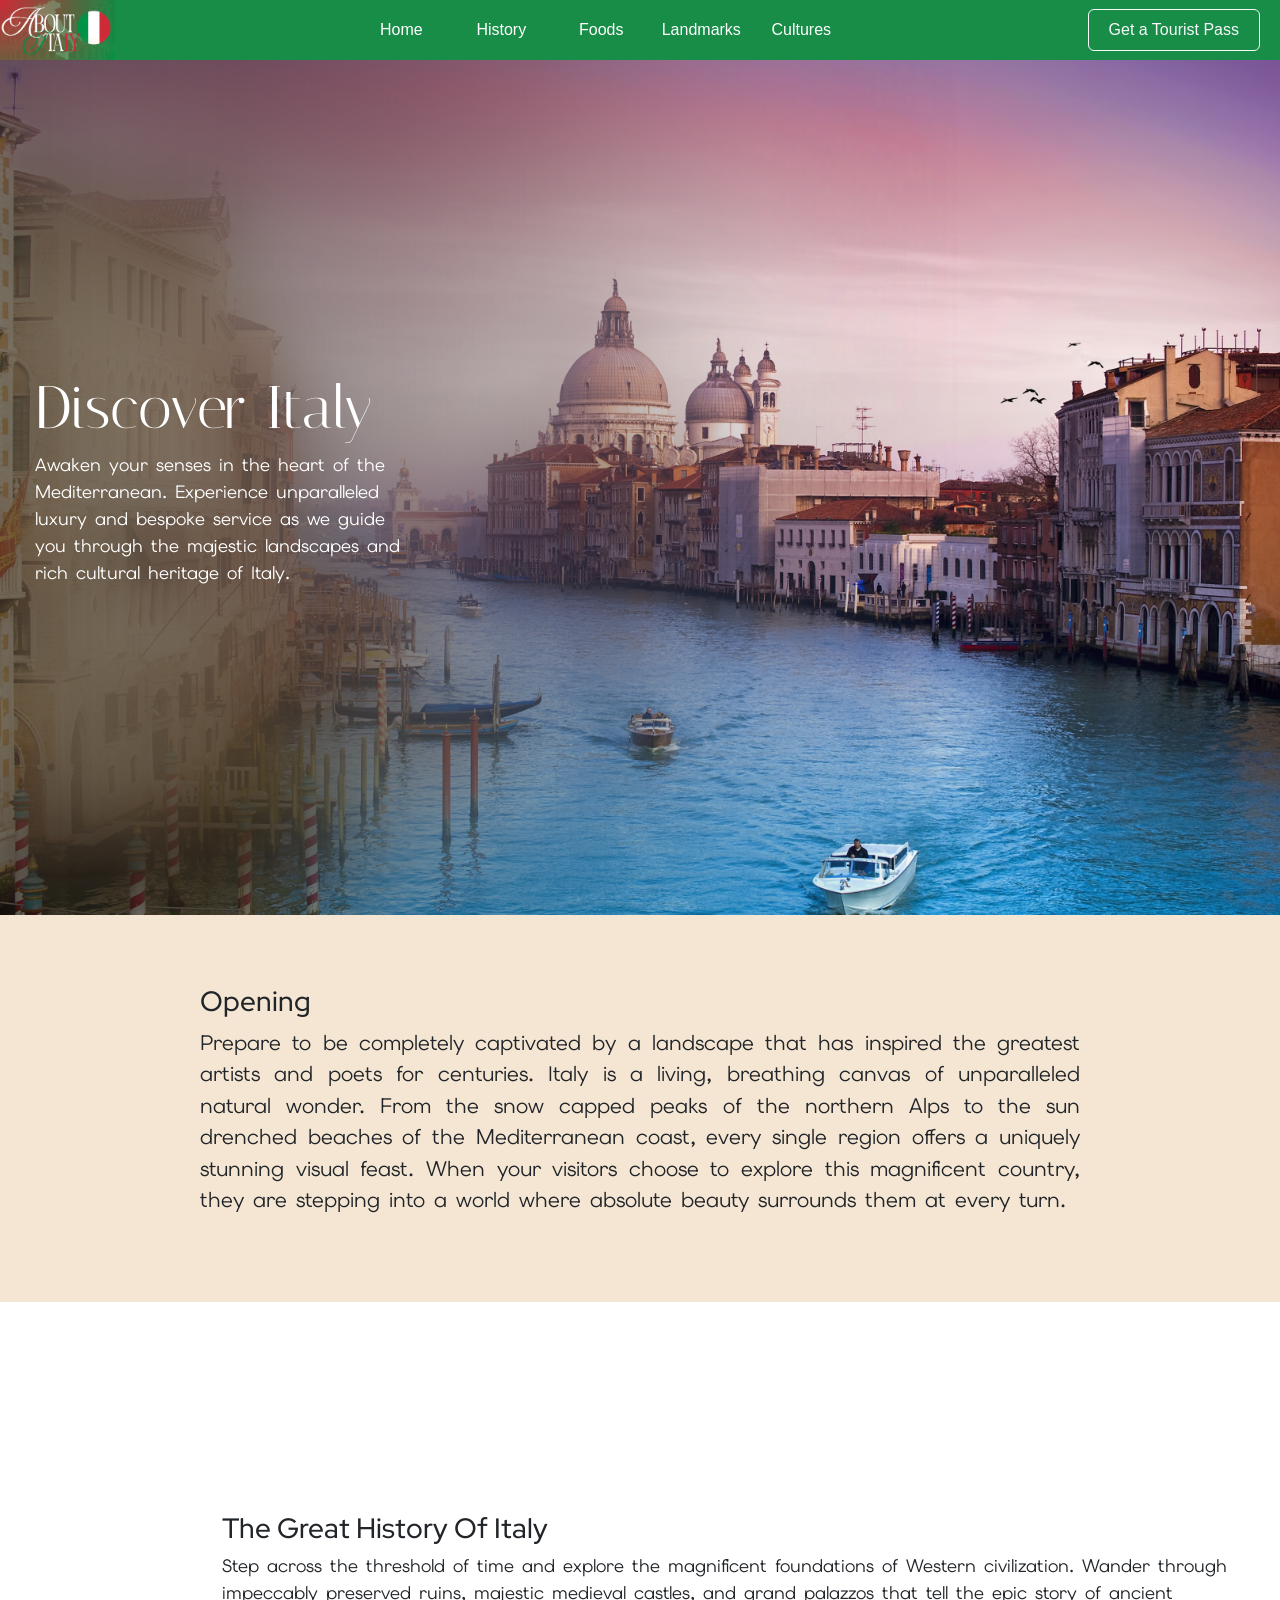
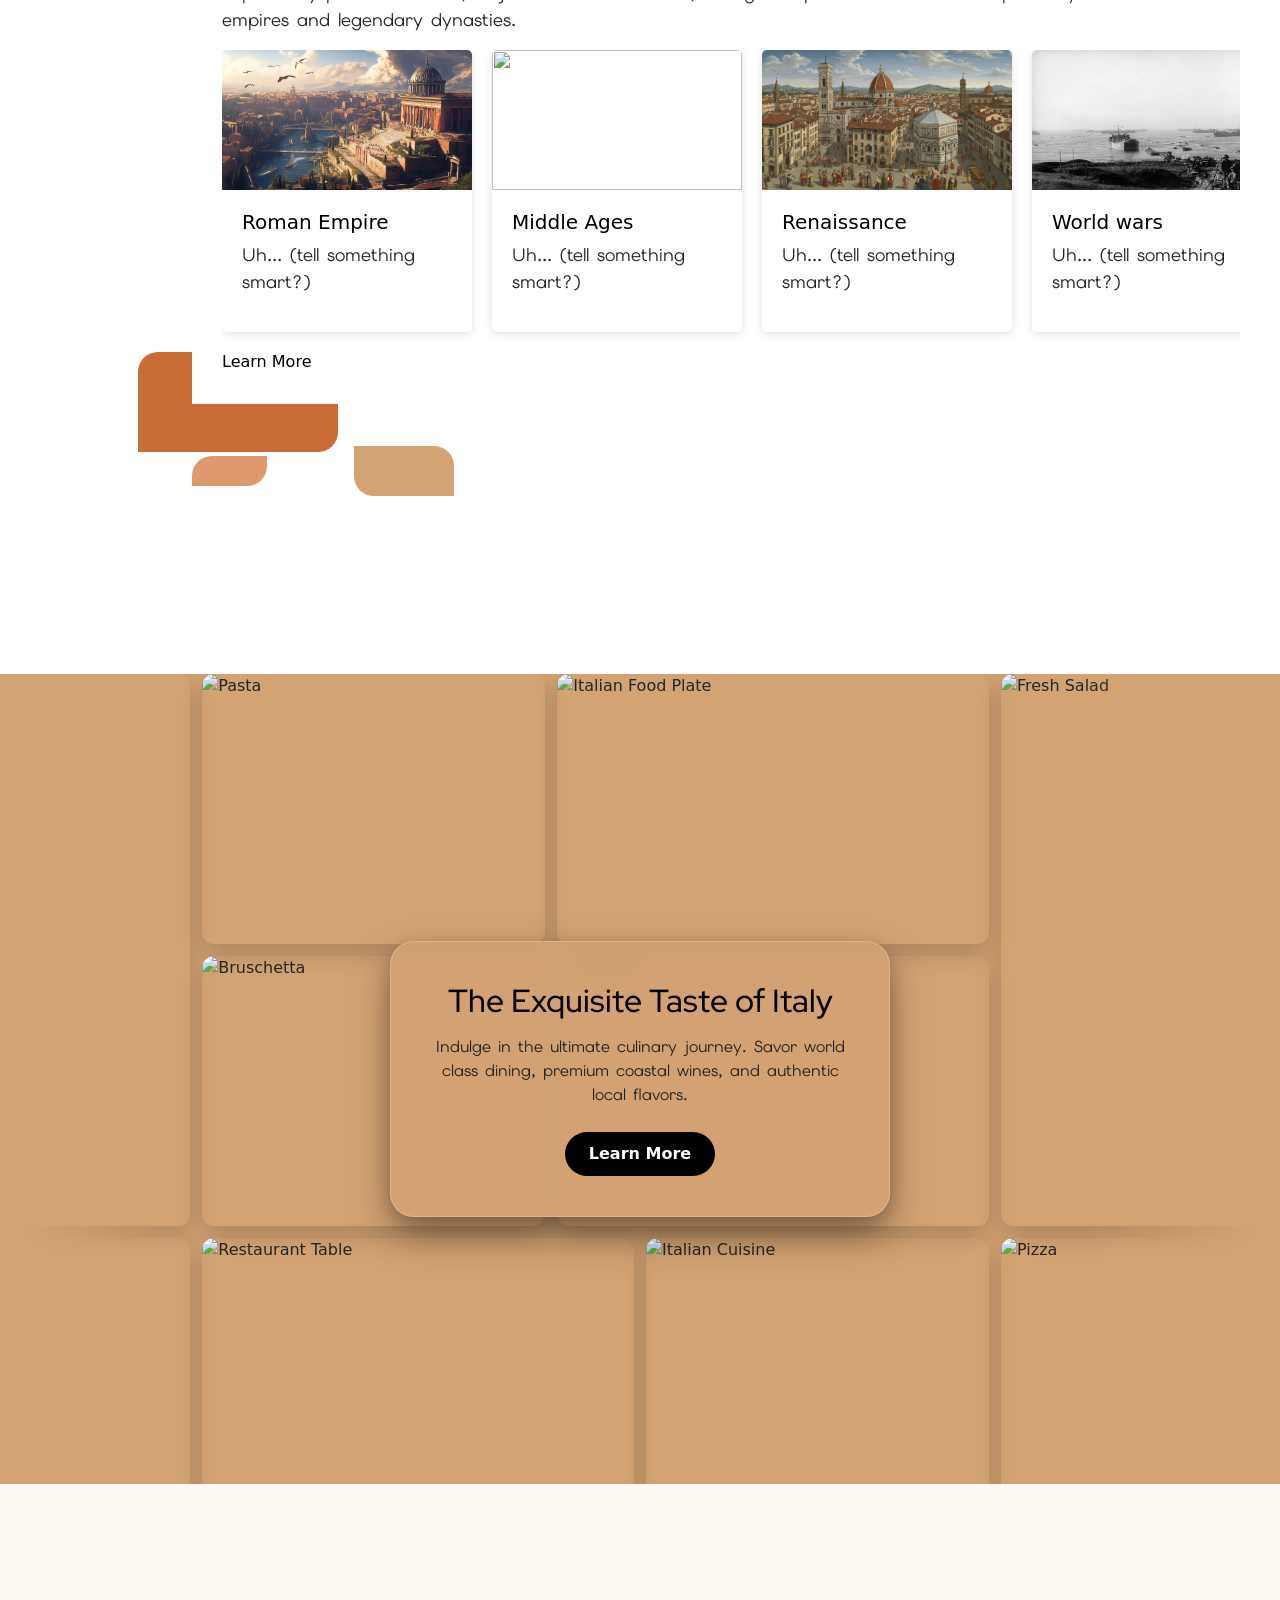
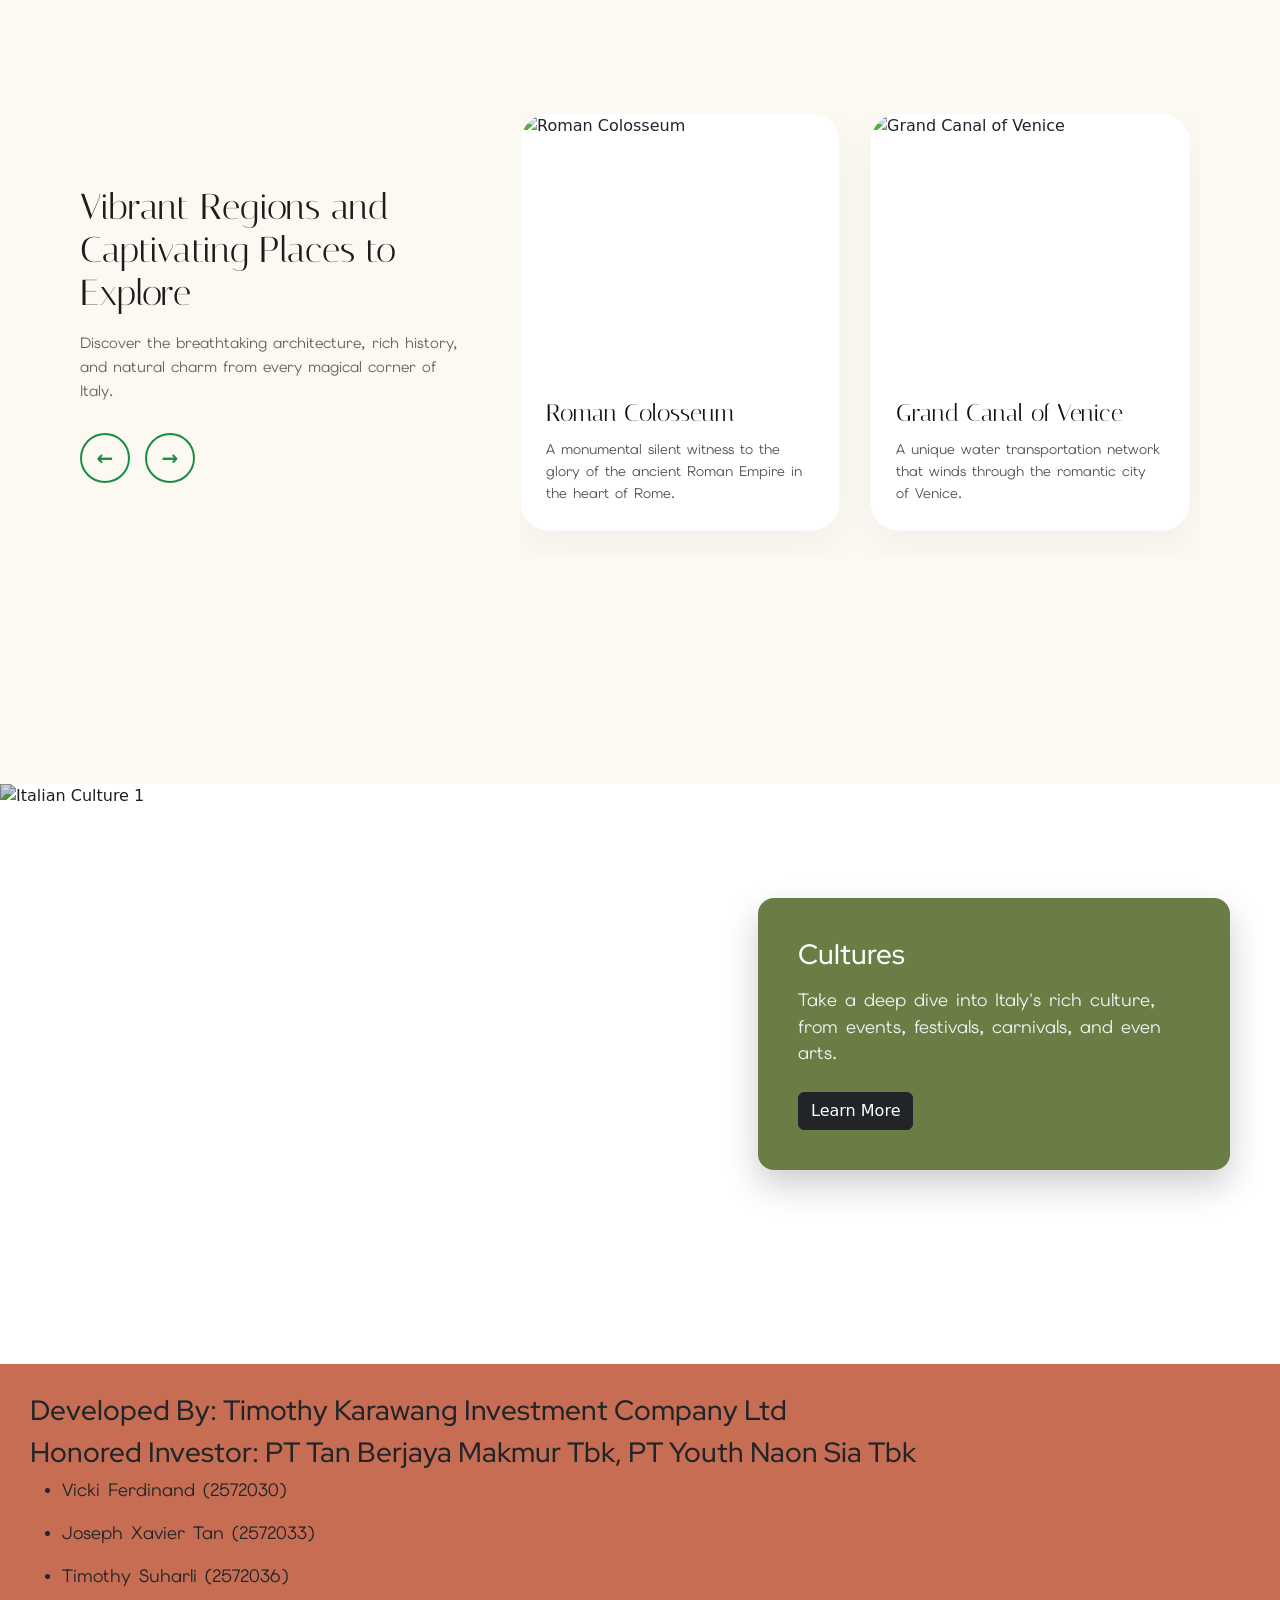
==== index.html @ 86bd0358 "edit home jadi index" ====
<!DOCTYPE html>
<html lang="en">

    <head>
        <meta charset="UTF-8">
        <meta name="viewport" content="width=device-width, initial-scale=1.0">
        <title>Italia_2572030_2572033_2572036</title>
        <script src="script.js" defer></script>
        <script
            src="https://cdn.jsdelivr.net/npm/bootstrap@5.3.0/dist/js/bootstrap.bundle.min.js"></script>
        <link
            href="https://cdn.jsdelivr.net/npm/bootstrap@5.3.8/dist/css/bootstrap.min.css"
            rel="stylesheet"
            integrity="sha384-sRIl4kxILFvY47J16cr9ZwB07vP4J8+LH7qKQnuqkuIAvNWLzeN8tE5YBujZqJLB"
            crossorigin="anonymous">
        <link rel="stylesheet" href="styles.css">
        <link rel="preconnect" href="https://fonts.googleapis.com">
        <link rel=" preconnect" href="https://fonts.gstatic.com" crossorigin>
        <link
            href="https://fonts.googleapis.com/css2?family=Elms+Sans:ital,wght@0,100..900;1,100..900&family=Google+Sans+Flex:opsz,wght@6..144,1..1000&family=Italiana&family=Red+Hat+Display:ital,wght@0,300..900;1,300..900&display=swap"
            rel="stylesheet">

    </head>

    <body>
        <div id="transition-curtain">
            <div id="page-loader">LOADING...</div>
            <div class="curtain-side left-side"></div>
            <div class="curtain-side right-side"></div>
        </div>

        <nav class="navbar navbar-expand-lg navbar-dark p-0 sticky-top">
            <div
                class="container-fluid p-0 d-flex flex-column flex-lg-row align-items-stretch align-items-lg-center">
                <div class="navbar-brand-mobile">
                    <a href="#">
                        <img src="./Italy Logo.png" alt="Italy Logo" id="logo">
                    </a>
                    <button class="navbar-toggler" type="button"
                        data-bs-toggle="collapse" data-bs-target="#menuUtama"
                        aria-controls="menuUtama" aria-expanded="false"
                        aria-label="Toggle navigation">
                        <span class="navbar-toggler-icon"></span>
                    </button>
                </div>

                <div
                    class="collapse navbar-collapse justify-content-between w-100"
                    id="menuUtama">
                    <ul id="navigasi" class="navbar-nav mx-lg-auto">
                        <li><a href="#">Home</a></li>
                        <li><a href="./history/history.html">History</a></li>
                        <li><a href="./food/food.html">Foods</a></li>
                        <li><a
                                href="./landmark/landmark.html">Landmarks</a></li>
                        <li><a href="./Cultures/Cultures.html">Cultures</a></li>
                    </ul>
                    <a href="https://youtu.be/QDia3e12czc?si=Nk9ryk9EImWdiEaP"
                        class="btn btn-outline-light d-lg-flex align-items-center"
                        id="btn-pass">Get a Tourist Pass</a>
                </div>
            </div>
        </nav>

        <div class="hero">
            <div class="hero-blur"></div>
            <div class="hero-texts">
                <div class="hero-intext">
                    <h1 id="judul">Discover Italy</h1>
                    <p>Awaken your senses in the heart of the Mediterranean.
                        Experience unparalleled luxury and bespoke
                        service as we guide you through the majestic landscapes
                        and rich cultural heritage of Italy.</p>
                </div>
            </div>
            <div class="hero-img">
                <div class="hero-slide active">
                    <img src="venice-italy.jpg" alt="Italia 1">
                </div>
                <div class="hero-slide">
                    <img src="Rome.jpeg" alt="Italia 2">
                </div>
                <div class="hero-slide">
                    <img src="pisatower.jpg" alt="Italia 3">
                </div>
                <div class="hero-slide">
                    <img src="pizza.jpg" alt="Italia 4">
                </div>
            </div>
        </div>

        <main>
            <div class="opening">
                <h3>Opening</h3>
                <p id="opening-description">Prepare to be completely
                    captivated by a landscape that has inspired the
                    greatest artists and poets for centuries. Italy is a
                    living, breathing canvas of unparalleled natural
                    wonder. From the snow capped peaks of the northern Alps
                    to the sun drenched beaches of the Mediterranean
                    coast, every single region offers a uniquely stunning
                    visual feast. When your visitors choose to explore
                    this magnificent country, they are stepping into a world
                    where absolute beauty surrounds them at every
                    turn.</p>
            </div>

            <div class="topics-container">
                <section class="topic" id="Home-History">
                    <div id="r-rectange-1"></div>
                    <div id="r-rectange-2"></div>
                    <div id="r-rectange-3"></div>
                    <div class="history-bg"></div>
                    <div class="history-content">
                        <h3>The Great History Of Italy</h3>
                        <p>Step across the threshold of time and explore the
                            magnificent foundations of Western civilization.
                            Wander through impeccably preserved ruins, majestic
                            medieval castles, and grand palazzos that tell
                            the epic story of ancient empires and legendary
                            dynasties.</p>
                        <div class="events">
                            <div class="event-card" id="history">
                                <a href="history/history.html#RE"><img
                                        src="romanEmpire.png"
                                        alt="roman empire"></a>
                                <div class="event-text">
                                    <h5><a href="history/history.html#RE">Roman
                                            Empire</a></h5>
                                    <p>Uh... (tell something smart?)</p>
                                </div>

                            </div>
                            <div class="event-card">
                                <a href="history/history.html#Md"><img
                                        src="https://cdn.britannica.com/63/13163-050-E75BD9A6/Miracle-oil-painting-True-Cross-Bridge-of.jpg"
                                        alt></a>
                                <div class="event-text">
                                    <h5><a href="history/history.html#Md">Middle
                                            Ages</a></h5>
                                    <p>Uh... (tell something smart?)</p>
                                </div>
                            </div>
                            <div class="event-card">
                                <a href="history/history.html#Rn"><img
                                        src="renaissance.jpg"
                                        alt="renaissance"></a>
                                <div class="event-text">
                                    <h5><a
                                            href="history/history.html#Rn">Renaissance</a></h5>
                                    <p>Uh... (tell something smart?)</p>
                                </div>
                            </div>
                            <div class="event-card">
                                <a href="history/history.html#GC"><img
                                        src="ww.jpg" alt="world war"></a>
                                <div class="event-text">
                                    <h5><a href="history/history.html#GC">World
                                            wars</a></h5>
                                    <p>Uh... (tell something smart?)</p>
                                </div>
                            </div>
                            <div class="event-card">
                                <a href="history/history.html#MR"><img
                                        src="https://cdn-web.greenlinetours.com/uploads/2024/01/11/thumb/s/panoramic-views-rome-castel-sant-angelo-734.jpg"
                                        alt></a>
                                <div class="event-text">
                                    <h5><a href="history/history.html#MR">Modern
                                            Days</a></h5>
                                    <p>Uh... (tell something smart?)</p>
                                </div>
                            </div>
                        </div>
                        <a href="history/history.html">Learn More</a>
                    </div>
                </section>

                <section class="topic" id="Home-Food">
                    <div class="bento-fade-left"></div>
                    <div class="bento-fade-right"></div>

                    <div class="food-content-overlay">
                        <h3>The Exquisite Taste of Italy</h3>
                        <p>Indulge in the ultimate culinary journey. Savor world
                            class dining, premium coastal wines, and authentic
                            local flavors.</p>
                        <a href="#" class="btn-learn-more">Learn More</a>
                    </div>

                    <div class="food-grid">
                        <div class="food-card"><img
                                src="https://images.unsplash.com/photo-1513104890138-7c749659a591?auto=format&fit=crop&w=900&q=80"
                                alt="Pizza"></div>
                        <div class="food-card"><img
                                src="https://images.unsplash.com/photo-1516100882582-96c3a05fe590?auto=format&fit=crop&w=900&q=80"
                                alt="Pasta"></div>
                        <div class="food-card"><img
                                src="https://images.unsplash.com/photo-1504674900247-0877df9cc836?auto=format&fit=crop&w=900&q=80"
                                alt="Italian Food Plate"></div>
                        <div class="food-card"><img
                                src="https://images.unsplash.com/photo-1540189549336-e6e99c3679fe?auto=format&fit=crop&w=900&q=80"
                                alt="Fresh Salad"></div>
                        <div class="food-card"><img
                                src="https://images.unsplash.com/photo-1473093295043-cdd812d0e601?auto=format&fit=crop&w=900&q=80"
                                alt="Bruschetta"></div>
                        <div class="food-card"><img
                                src="https://images.unsplash.com/photo-1467003909585-2f8a72700288?auto=format&fit=crop&w=900&q=80"
                                alt="Dessert"></div>
                        <div class="food-card"><img
                                src="https://images.unsplash.com/photo-1482049016688-2d3e1b311543?auto=format&fit=crop&w=900&q=80"
                                alt="Burger"></div>
                        <div class="food-card"><img
                                src="https://images.unsplash.com/photo-1517248135467-4c7edcad34c4?auto=format&fit=crop&w=900&q=80"
                                alt="Restaurant Table"></div>
                        <div class="food-card"><img
                                src="https://images.unsplash.com/photo-1555939594-58d7cb561ad1?auto=format&fit=crop&w=900&q=80"
                                alt="Italian Cuisine"></div>
                        <div class="food-card"><img
                                src="https://images.unsplash.com/photo-1513104890138-7c749659a591?auto=format&fit=crop&w=900&q=80"
                                alt="Pizza"></div>
                        <div class="food-card"><img
                                src="https://images.unsplash.com/photo-1516100882582-96c3a05fe590?auto=format&fit=crop&w=900&q=80"
                                alt="Pasta"></div>
                    </div>
                </section>

                <section id="Home-Landmarks">
                    <div class="landmarks-container">
                        <div class="nav-side">
                            <h2>Vibrant Regions and Captivating Places to
                                Explore</h2>
                            <p class="section-desc">Discover the breathtaking
                                architecture, rich history, and natural charm
                                from every magical corner of Italy.</p>

                            <div class="map-controls">
                                <button class="arrow-btn"
                                    onclick="slideLeft()">&larr;</button>
                                <button class="arrow-btn"
                                    onclick="slideRight()">&rarr;</button>
                            </div>
                        </div>

                        <div class="gallery-side">
                            <div id="landmark-cards-container"
                                class="cards-grid-layout">
                            </div>
                        </div>
                    </div>
                </section>

                <section class="topic" id="Home-Social">
                    <div class="social-carousel">
                        <div class="social-slide active">
                            <img
                                src="https://images.unsplash.com/photo-1455138183306-12dfce6f541b?q=80&w=1270&auto=format&fit=crop&ixlib=rb-4.1.0&ixid=M3wxMjA3fDB8MHxwaG90by1wYWdlfHx8fGVufDB8fHx8fA%3D%3D"
                                alt="Italian Culture 1">
                        </div>
                        <div class="social-slide">
                            <img
                                src="https://www.arena.it/site/assets/files/95708/news_3.png"
                                alt="Italian Culture 2">
                        </div>
                        <div class="social-slide">
                            <img
                                src="https://www.fattiretours.com/app/uploads/2023/07/jesus-g06cdd8d96_1280.jpg"
                                alt="Italian Culture 3">
                        </div>
                    </div>

                    <div class="social-content">
                        <h3>Cultures</h3>
                        <p>Take a deep dive into Italy's rich culture, from
                            events, festivals, carnivals, and even arts.</p>
                        <a href="#" class="btn btn-dark r-3">Learn More</a>
                    </div>
                </section>
            </div>

        </main>

        <footer>
            <h3>
                Developed By:
                Timothy Karawang Investment Company Ltd
            </h3>
            <h3>
                Honored Investor:
                PT Tan Berjaya Makmur Tbk,
                PT Youth Naon Sia Tbk
            </h3>
            <div class="creator">
                <ul class="profile">
                    <li>
                        <p>Vicki Ferdinand (2572030)</p>
                    </li>
                    <li>
                        <p>Joseph Xavier Tan (2572033)</p>
                    </li>
                    <li>
                        <p>Timothy Suharli (2572036)</p>
                    </li>
                </ul>
            </div>

        </footer>

    </body>

</html>
---- styles.css ----
body {
  padding: 0;
  margin: 0;
}

p {
  font-family: "Elms Sans", sans-serif;
  font-size: clamp(14px, 1.4vw, 18px);
}

h3 {
  font-family: "Red Hat Display", sans-serif;
}

nav {
  height: auto;
  background-color: #188D47;
  font-family: "Google Sans Flex", sans-serif;
}

.navbar-brand-mobile {
  padding: 0;
  display: flex;
  align-items: center;
}

#judul {
  font-family: "Italiana", sans-serif;
  font-size: clamp(30px, 5vw, 60px);
}

#logo {
  height: 60px;
  width: auto;
  object-fit: cover;
  display: block;
  flex-shrink: 0;
}

#navigasi {
  display: flex;
  list-style: none;
  margin-bottom: 0;
  padding-left: 0;
}

#navigasi li {
  width: 100px;
  height: 60px;
  display: flex;
  flex-direction: column;
  justify-content: center;
  align-items: center;
  transition: background-color 0.3s ease;
}

#navigasi li a {
  text-decoration: none;
  color: white;
  display: flex;
  align-items: center;
  justify-content: center;
  width: 100%;
  height: 100%;
}

#navigasi li:hover {
  background-color: white;
}

#navigasi li:hover a {
  color: black;
}

#btn-pass {
  white-space: nowrap;
  flex-shrink: 0;
  height: fit-content;
  padding: 8px 20px;
  margin-right: 20px;
}

.hero {
  height: 95vh;
  display: grid;
}

.hero-img {
  grid-area: 1 / 1;
  margin-right: 0px;
  position: relative;
}

.hero-intext {
  margin-left: 15px;
}

.hero-texts {
  grid-area: 1 / 1;
  display: flex;
  flex-direction: column;
  width: 35%;
  max-width: 420px;
  padding: 20px;
  justify-content: center;
  z-index: 10;
  color: white;
}

.hero-blur {
  grid-area: 1 / 1;
  z-index: 1;
  width: 75%;
  height: 100%;


  background-color: rgba(0, 0, 0, 0.5);
  backdrop-filter: blur(40px);

  mask-image: linear-gradient(to right,
      rgba(0, 0, 0, 0.95) 0%,
      rgba(0, 0, 0, 0.85) 25%,
      rgba(0, 0, 0, 0.5) 55%,
      rgba(0, 0, 0, 0.15) 80%,
      rgba(0, 0, 0, 0) 100%);
}


.hero-slide {
  position: absolute;
  inset: 0;
  opacity: 0;
  transition: opacity 0.6s ease;
}

.hero-slide.active {
  opacity: 1;
}

.hero-slide img {
  width: 100%;
  height: 100%;
  object-fit: cover;
  display: block;
}


.opening {
  padding: 70px clamp(40px,20vw,200px);
  background-color: #F5E6D3;
  background-image: url('op-backdrop.jpg');
  background-size: cover;
  background-position: center;
  background-repeat: no-repeat;
  text-align: justify;
}

#opening-description {
  font-size: clamp(10.5px, 3vw, 21px);
}

.openingbg {
  max-height: 80px;
  margin-right: (0px,0.1vw,40px);
  width: auto;
}

.topics-container {
  margin: 80px 0px;
}

.topic {
  padding: 20px;
  position: relative;
  margin: 30px 10px;
}

#Home-History {
  margin-top: 20vh;
  margin-bottom: 30vh;
  margin-left: 15vw;
  padding: 30px;
  background-color: white;
  position: relative;
}

#r-rectange-1{
  width: 200px;
  height: 100px;
  position: absolute;
  top: 90%;
  left: -5%;
  background-color: #C76D35;
  border-radius: 20px 0px 20px 0px;
  z-index: -5;
  transition: background-color 0.6s ease;
}
#r-rectange-2{
  width: 100px;
  height: 50px;
  position: absolute;
  top: 108%;
  left: 15%;
  background-color: #D4A373;
  border-radius: 0px 20px 0px 20px;
  z-index: -5;
  transition: background-color 2s ease;
}
#r-rectange-3{
  width: 75px;
  height: 30px;
  position: absolute;
  top: 110%;
  left: 0%;
  background-color: #df996e;
  border-radius: 20px 0px 20px 0px;
  z-index: -5;
  transition: background-color 1s ease;
}

.history-content {
  position: relative;
  z-index: 2;
}

.history-bg {
  position: absolute;
  margin: 0px;
  top: 0px;
  left: 0px;
  width: 100%;
  height: 100%;
  background: linear-gradient(to right, #D4A373, white);
  opacity: 0;
  z-index: 1;
  transition: opacity 0.6s ease;
}

#Home-History:hover>.history-bg {
  opacity: 1;
}

#Home-History:hover>#r-rectange-1 {
  background-color: #F5E6D3;
}
#Home-History:hover>#r-rectange-2 {
  background-color: #f6f7e5;
}
#Home-History:hover>#r-rectange-3 {
  background-color: #e6dcd0;
}

.events {
  display: flex;
  gap: 20px;
  width: 100%;
  max-width: 100%;
  overflow-x: auto;
  overflow-y: hidden;
  scrollbar-color: #a86c3c transparent;
  scrollbar-width: thin;
  padding-bottom: 8px;
}

.event-card {
  width: 15%;
  margin-bottom: 10px;
  background-color: white;
  border-radius: 5px;
  flex: 0 0 auto;
  min-width: 250px;
  text-wrap: wrap;
  box-shadow: 0 2px 8px rgba(0, 0, 0, 0.12);
}

.event-text {
  padding: 20px;
}

a {
  color: black;
  text-decoration: none;
}

.event-card img {
  width: 100%;
  height: 140.68px;
  border-radius: 5px 5px 0px 0px;
}

.events::-webkit-scrollbar {
  height: 10px;
}

.events::-webkit-scrollbar-track {
  background: transparent;
  border-radius: 999px;
}

.events::-webkit-scrollbar-thumb {
  background: linear-gradient(180deg, #d4a373 0%, #b97b49 100%);
  border-radius: 999px;
  border: 2px solid rgba(255, 255, 255, 0.45);
  box-shadow: 0 2px 8px rgba(0, 0, 0, 0.18);
  transition: all 0.25s ease;
}

.events::-webkit-scrollbar-thumb:hover,
.events::-webkit-scrollbar-thumb:active {
  background: linear-gradient(180deg, #f2c99a 0%, #d79254 100%);
  box-shadow: 0 6px 16px rgba(157, 97, 46, 0.30);
  transform: scaleY(1.04);
}

/* --- SECTION UTAMA (PC & LAPTOP) --- */
#Home-Food {
  padding: 0;
  margin: 0;
  background-color: #D4A373;
  position: relative;
  width: 100%;

  /* Batasan tinggi ketat untuk PC (80-100% layar) */
  height: 90vh;
  max-height: 100vh;
  min-height: 80vh;

  overflow: hidden;
  /* Memotong gambar bento yang berlebih di ujung agar pas */
  display: flex;
  align-items: center;
  justify-content: center;
}

/* --- TEXT CONTENT OVERLAY (Pusat Section / Floating Center) --- */
.food-content-overlay {
  position: absolute;
  z-index: 10;
  /* Berada di atas grid bento */
  width: 40%;
  max-width: 500px;
  background-color: rgba(212, 163, 115, 0.85);
  /* Warna dasar semi-transparan */
  backdrop-filter: blur(12px);
  /* Efek kaca mewah */
  -webkit-backdrop-filter: blur(12px);
  padding: 40px;
  border-radius: 24px;
  border: 1px solid rgba(255, 255, 255, 0.2);
  text-align: center;
  box-shadow: 0 18px 40px rgba(0, 0, 0, 0.35), 0 6px 18px rgba(0, 0, 0, 0.18);
}

.food-content-overlay h3 {
  font-size: clamp(16px, 3vw, 32px);
  margin-bottom: 15px;
  color: #000;
}

.food-content-overlay p {
  font-size: clamp(8px, 3vw, 16px);
  color: #222;
  margin-bottom: 25px;
}

.btn-learn-more {
  display: inline-block;
  padding: 10px 24px;
  background-color: #000;
  color: #fff;
  text-decoration: none;
  border-radius: 30px;
  font-weight: bold;
  transition: transform 0.3s ease;
}

.btn-learn-more:hover {
  transform: scale(1.05);
}

/* --- BENTO GRID SYSTEM (PADAT & TANPA RUANG KOSONG) --- */
.food-grid {
  display: grid;
  /* Menggunakan 16 kolom super rapat untuk mengisi layar PC dari ujung ke ujung */
  grid-template-columns: repeat(16, 1fr);
  /* Row dipaksa auto-fill membagi rata sisa tinggi container */
  grid-auto-rows: calc(90vh / 3);
  gap: 12px;
  /* Gap konstan */
  width: 110%;
  /* Sengaja dibuat sedikit lebih lebar dari layar agar terpapas rapat di ujung */
  height: 100%;
  position: absolute;
  top: 0;
  left: -5%;
}

.food-card {
  width: 100%;
  height: 100%;
  overflow: hidden;
  border-radius: 12px;
  position: relative;
  box-shadow: 0 10px 24px rgba(0, 0, 0, 0.18);
  transition: transform 0.35s ease, box-shadow 0.35s ease;
}

.food-card::after {
  content: "";
  position: absolute;
  inset: 0;
  background: linear-gradient(180deg, rgba(255, 255, 255, 0) 0%, rgba(0, 0, 0, 0.15) 100%);
  opacity: 0;
  transition: opacity 0.35s ease;
}

.food-card:hover {
  transform: translateY(-5px) scale(1.02);
  box-shadow: 0 18px 35px rgba(0, 0, 0, 0.28);
}

.food-card:hover::after {
  opacity: 1;
}

.food-card img {
  width: 100%;
  height: 100%;
  object-fit: cover;
  display: block;
  transition: transform 0.35s ease, filter 0.35s ease;
}

.food-card:hover img {
  transform: scale(1.06);
  filter: brightness(1.05) saturate(1.08);
}

.food-card:nth-child(1) {
  grid-column: span 3;
  grid-row: span 2;
}

.food-card:nth-child(2) {
  grid-column: span 4;
  grid-row: span 1;
}

.food-card:nth-child(3) {
  grid-column: span 5;
  grid-row: span 1;
}

.food-card:nth-child(4) {
  grid-column: span 4;
  grid-row: span 2;
}

.food-card:nth-child(5) {
  grid-column: span 4;
  grid-row: span 1;
}

.food-card:nth-child(6) {
  grid-column: span 5;
  grid-row: span 1;
}

.food-card:nth-child(7) {
  grid-column: span 3;
  grid-row: span 2;
}

.food-card:nth-child(8) {
  grid-column: span 5;
  grid-row: span 1;
}

.food-card:nth-child(9) {
  grid-column: span 4;
  grid-row: span 1;
}

.food-card:nth-child(10) {
  grid-column: span 4;
  grid-row: span 1;
}

.food-card:nth-child(11) {
  grid-column: span 4;
  grid-row: span 1;
}

.bento-fade-left,
.bento-fade-right {
  position: absolute;
  top: 0;
  height: 100%;
  width: 15%;
  z-index: 5;
  pointer-events: none;

}

.bento-fade-left {
  left: 0;
  background: linear-gradient(to right, #D4A373 10%, rgba(212, 163, 115, 0));
}

.bento-fade-right {
  right: 0;
  background: linear-gradient(to left, #D4A373 10%, rgba(212, 163, 115, 0));
}


/* --- RESPONSIVITAS SMARTPHONE (MOBILE) --- */
@media (max-width: 767px) {
  #Home-Food {
    height: 65vh;
    max-height: 70vh;
    min-height: 60vh;
  }

  .food-content-overlay {
    width: 85%;
  
    padding: 20px;
    border-radius: 16px;
  }

  .food-content-overlay h3 {
    font-size: clamp(11px, 3vw, 22px);
  }

  .food-content-overlay p {
    font-size: clamp(6.5px, 3vw, 13px);
    margin-bottom: 15px;
  }


  .food-grid {
    grid-template-columns: repeat(8, 1fr);
    grid-auto-rows: calc(65vh / 3);
    gap: 8px;
    width: 120%;
    left: -10%;
  }

  
  .food-card:nth-child(1) {
    grid-column: span 3;
    grid-row: span 1;
  }

  .food-card:nth-child(2) {
    grid-column: span 5;
    grid-row: span 2;
  }

  .food-card:nth-child(3) {
    grid-column: span 3;
    grid-row: span 1;
  }

  .food-card:nth-child(4) {
    grid-column: span 5;
    grid-row: span 1;
  }

  .food-card:nth-child(5) {
    grid-column: span 3;
    grid-row: span 2;
  }

  .food-card:nth-child(6) {
    grid-column: span 5;
    grid-row: span 1;
  }

  .food-card:nth-child(7) {
    grid-column: span 4;
    grid-row: span 1;
  }

  .food-card:nth-child(8) {
    grid-column: span 4;
    grid-row: span 1;
  }
}


#Home-Landmarks {
  background-color: #fcf8f2;
  height: 100vh;
  width: 100%;
  display: flex;
  align-items: center;
  overflow: hidden;
  padding: 0 80px;
  box-sizing: border-box;
}

.landmarks-container {
  display: grid;
  grid-template-columns: 380px 1fr;
  gap: 60px;
  width: 100%;
  align-items: center;
}

.nav-side {
  display: flex;
  flex-direction: column;
}

.nav-side h2 {
  font-family: 'Italiana', serif;
  font-size: clamp(18px, 3vw, 36px);
  line-height: 1.2;
  margin-bottom: 15px;
  color: #1c1c1c;
}

.section-desc {
  font-size: clamp(7.5px, 3vw, 15px);
  color: #666;
  line-height: 1.6;
  margin-bottom: 30px;
}

.map-controls {
  display: flex;
  gap: 15px;
}

.arrow-btn {
  width: 50px;
  height: 50px;
  border-radius: 50%;
  border: 2px solid #188D47;
  background: transparent;
  color: #188D47;
  font-size: clamp(10px, 3vw, 20px);
  font-weight: bold;
  cursor: pointer;
  transition: all 0.3s ease;
  display: flex;
  align-items: center;
  justify-content: center;
}

.arrow-btn:hover,
.arrow-btn:focus-visible {
  background: linear-gradient(135deg, #188D47 0%, #34c86b 100%);
  color: white;
  box-shadow: 0 10px 20px rgba(24, 141, 71, 0.28), 0 0 0 4px rgba(24, 141, 71, 0.12);
  transform: translateY(-2px) scale(1.04);
}

.gallery-side {
  width: 100%;
  overflow-x: auto;
  scroll-behavior: smooth;
  padding-bottom: 25px;
}

.gallery-side::-webkit-scrollbar {
  display: none;
}

.gallery-side {
  -ms-overflow-style: none;
  scrollbar-width: none;
}

.cards-grid-layout {
  display: flex;
  gap: 30px;
  align-items: stretch;
}

.landmark-card {
  min-width: 320px;
  max-width: 320px;
  background: #ffffff;
  border-radius: 28px;
  overflow: hidden;
  display: flex;
  flex-direction: column;
  box-shadow: 0 15px 40px rgba(0, 0, 0, 0.04);
  border: 1px solid rgba(0, 0, 0, 0.02);
  transition: transform 0.3s ease;
}

.landmark-card:hover {
  transform: translateY(-5px);
}

.card-img-wrapper {
  width: 100%;
  height: 260px;
  overflow: hidden;
}

.card-img-wrapper img {
  width: 100%;
  height: 100%;
  object-fit: cover;

}

.card-body {
  padding: 25px;
  display: flex;
  flex-direction: column;
  flex-grow: 1;

}

.card-body h4 {
  font-family: 'Italiana', serif;
  font-size: clamp(12px, 3vw, 24px);
  margin-bottom: 10px;
  color: #111;
}

.card-body p {
  font-size: clamp(7px, 3vw, 14px);
  line-height: 1.6;
  color: #555;
  margin: 0;
}


@media (max-width: 991px) {
  #Home-Landmarks {
    height: 80vh;
    padding: 40px 24px;
    align-items: center;
  }

  .landmarks-container {
    grid-template-columns: 1fr;
    gap: 35px;
  }

  .nav-side {
    text-align: center;
    align-items: center;
  }

  .nav-side h2 {
    font-size: clamp(13px, 3vw, 26px);
  }

  .section-desc {
    margin-bottom: 20px;
  }

  .map-controls {
    justify-content: center;
  }
}


@media (max-width: 991px) {
  #Home-Landmarks {
    height: 80vh;
    padding: 40px 20px;
    align-items: flex-start;
    overflow-y: auto;
  }

  .landmarks-container {
    grid-template-columns: 1fr;
    gap: 30px;
    height: auto;
  }

  .nav-side {
    text-align: center;
    align-items: center;
  }

  .map-controls {
    justify-content: center;
  }

  .map-wrapper {
    max-width: 100%;
    width: 100%;
  }

  .italy-macro-map {
    grid-template-columns: repeat(5, 1fr);
  
  }

  .gallery-side {
    overflow-x: auto;
    width: 100%;
  }
}

#Home-Social {
  position: relative;
  padding: 80px 50px;
  margin: 0px;
  display: flex;
  align-items: center;
  min-height: 500px;
  justify-content: flex-end;
  overflow: hidden;
}

.social-carousel {
  position: absolute;
  top: 0;
  left: 0;
  width: 100%;
  height: 100%;
  z-index: 1;

}

.social-slide {
  position: absolute;
  inset: 0;
  opacity: 0;
  transition: opacity 1.5s ease-in-out;

}

.social-slide.active {
  opacity: 1;
}

.social-slide img {
  width: 100%;
  height: 100%;
  object-fit: cover;
  display: block;
  filter: brightness(0.85);
 
}

.social-content {
  position: relative;
  z-index: 2;
  width: 40%;
  min-width: 320px;
  background-color: #6A7D45;
  padding: 40px;
  border-radius: 16px;
  text-align: left;
  box-shadow: 0 15px 35px rgba(0, 0, 0, 0.2);
}

.social-content h3 {
  color: #ffffff;
  margin-bottom: 15px;
}

.social-content p {
  color: #f1f1f1;
  margin-bottom: 25px;
}

footer {
  padding: 30px;
  background-color: #c76d53;
}


#transition-curtain {
  position: fixed;
  top: 0;
  left: 0;
  width: 100%;
  height: 100%;
  z-index: 99999;
  pointer-events: none;
  display: flex;
}

.curtain-side {
  width: 50%;
  height: 100%;
  background-color: #188D47;
  transition: transform 1.0s cubic-bezier(0.85, 0, 0.15, 1);
}

#page-loader {
  position: absolute;
  top: 50%;
  left: 50%;
  transform: translate(-50%, -50%);
  color: rgba(255, 255, 255, 0.8);
  font-family: "Italiana", serif;
  font-size: clamp(25px, 3vw, 50px);
  letter-spacing: 6px;
  z-index: 100000;
  opacity: 1;
  transition: opacity 0.4s ease;
}

body.page-loaded #page-loader {
  opacity: 0;
}

.left-side {
  transform: translateX(0);
}

.right-side {
  transform: translateX(0);
}

body.page-loaded .left-side {
  transform: translateX(-100%);
}

body.page-loaded .right-side {
  transform: translateX(100%);
}

.collapsing {
  transition: height 0.45s cubic-bezier(0.4, 0, 0.2, 1);
}


@media (max-width: 991px) {
  .navbar-brand-mobile {
    display: flex;
    width: 100%;
    height: 60px;
    justify-content: space-between;
    align-items: center;
    padding: 0;
    background-color: #188D47;
  }

  #logo {
    height: 60px;
    margin-left: 0;
  }

  .navbar-toggler {
    margin-right: 15px;
  }

  .navbar-collapse {
    background-color: #188D47;
    padding: 10px 20px 20px 20px;
    width: 100%;
    opacity: 0;
    transform: translateY(-15px);
    transition: opacity 0.35s ease, transform 0.35s ease;
  }

  .navbar-collapse.show {
    opacity: 1;
    transform: translateY(0);
  }

  #navigasi {
    flex-direction: column;
    width: 100%;
    margin-top: 10px;
    margin-left: 0;

    gap: 8px;
  }

  #navigasi li {
    width: 100%;
    height: auto;
    margin-bottom: 6px;
    align-items: flex-start;
  }

  #navigasi li a {
    justify-content: flex-start;
    font-size: clamp(9px, 3vw, 18px);
    padding: 8px 10px;
    width: 100%;
  }

  #navigasi li:hover {
    background-color: rgba(255, 255, 255, 0.15);
    border-radius: 8px;
  }

  #navigasi li:hover a {
    color: white;
  }

  .hero-texts {
    width: 55vw;
    max-width: 55vw;
  }

  #btn-pass {
    margin: 20px 0 10px 0;
    width: 100%;
    text-align: center;
    display: block;
    padding: 10px 20px;
  }

  #Home-Social {
    padding: 60px 20px;
    justify-content: center;
  }

  .social-content {
    width: 90%;
    text-align: center;
  }
}
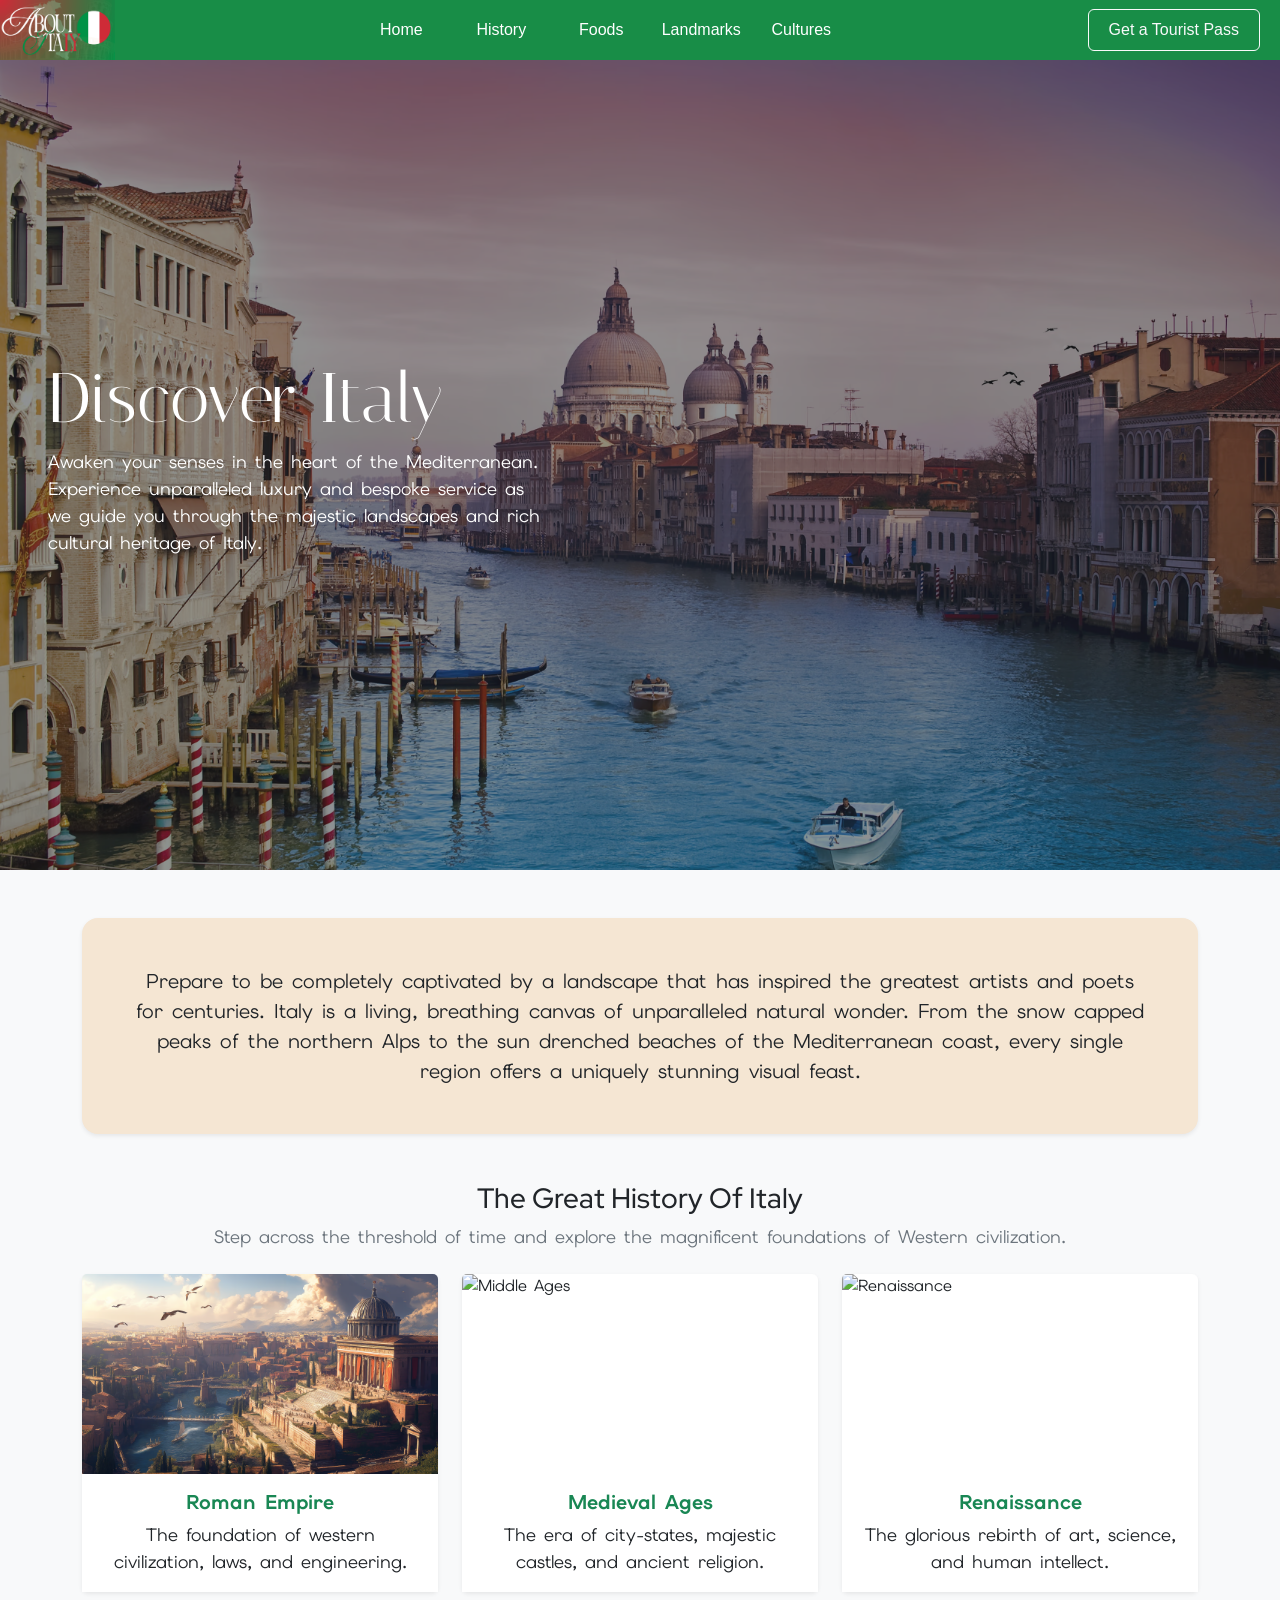
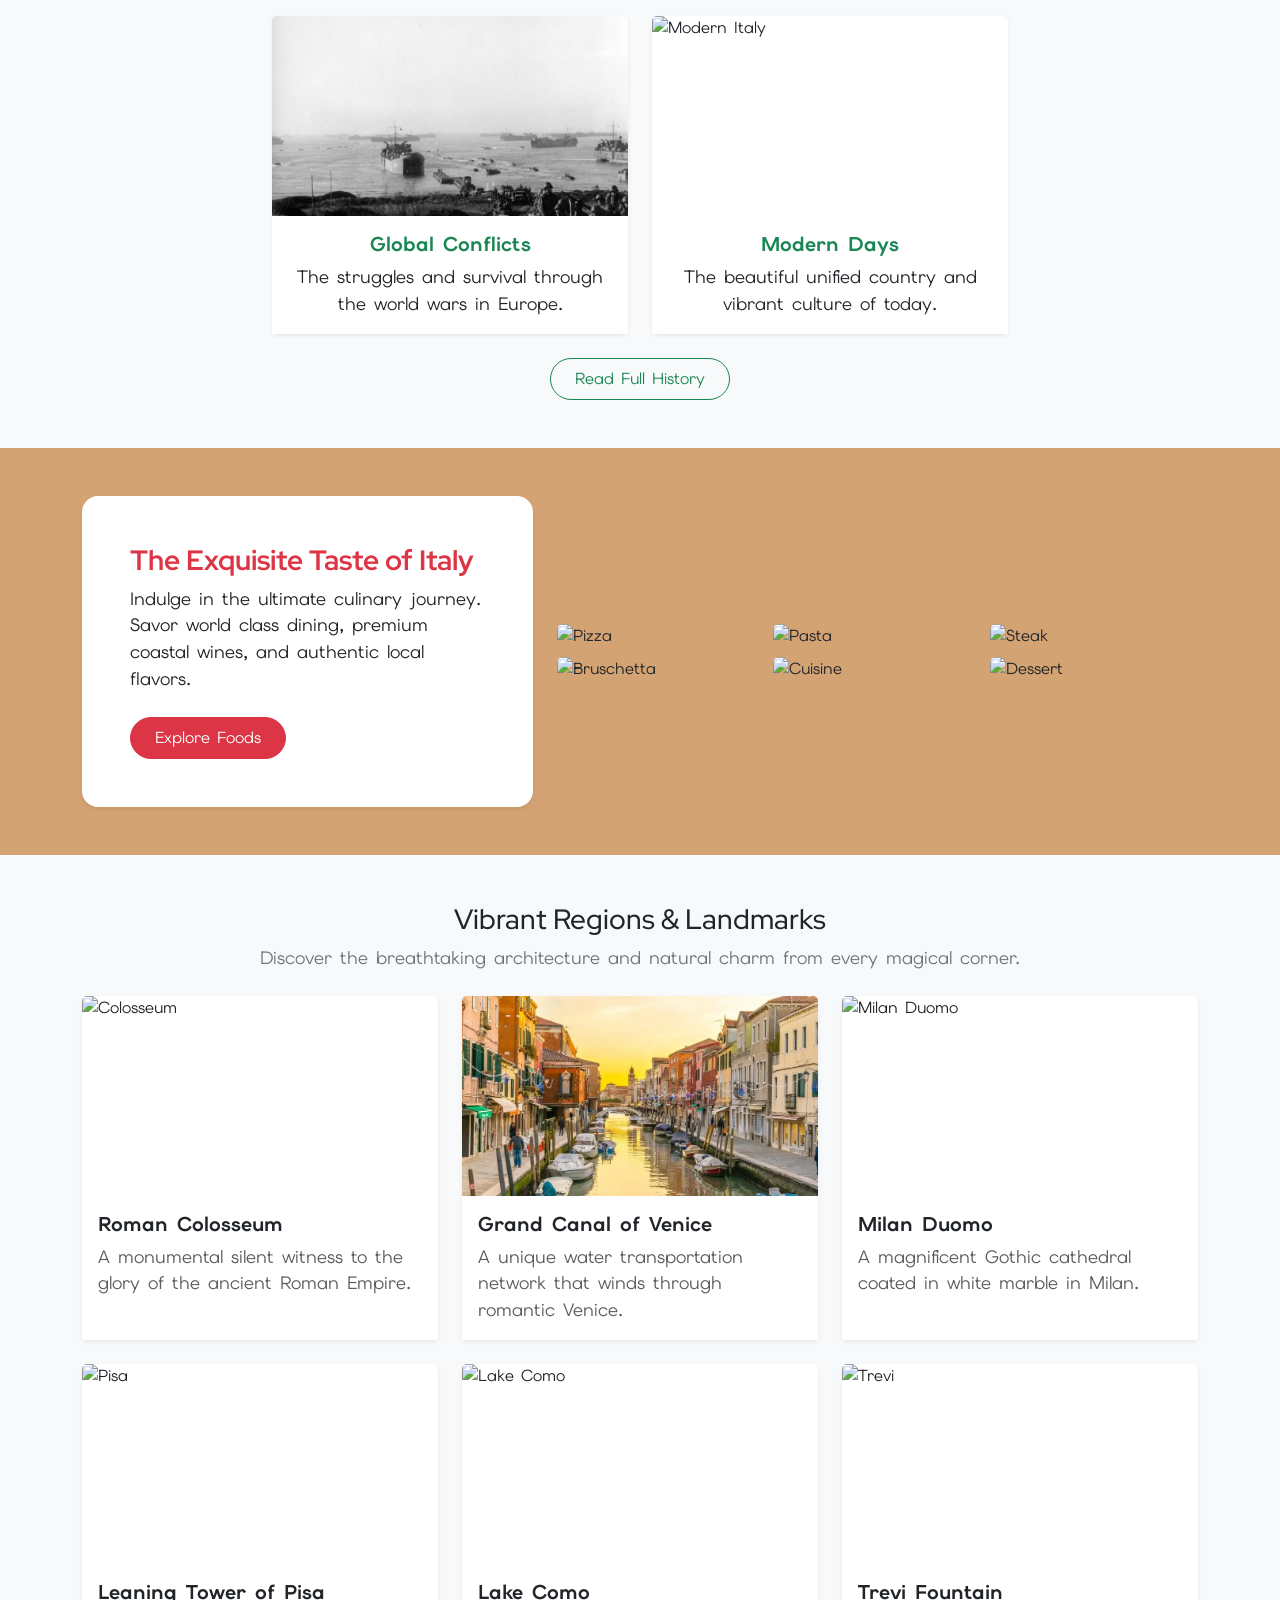
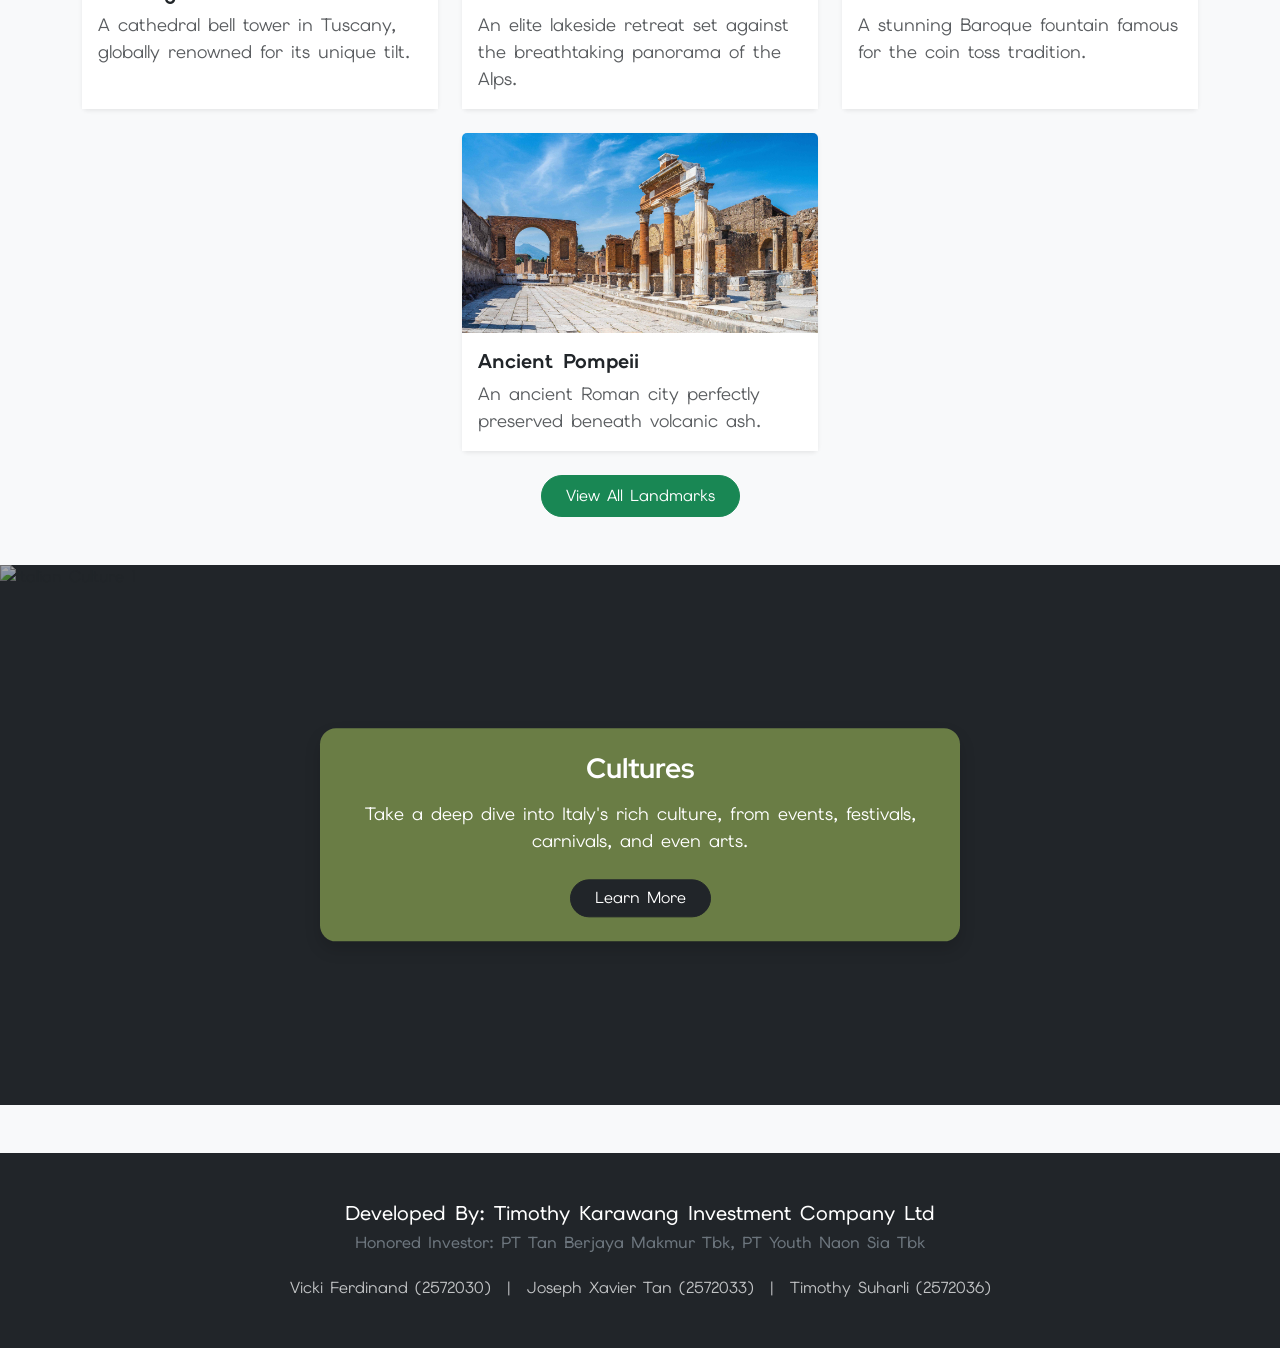
==== commit ca5f2a7f: "Rombak abis-abisan seluruh halaman, remove total hasil bertanya pada AI dan hasil generatif, karena " ====
--- a/index.html
+++ b/index.html
@@ -1,310 +1,311 @@
 <!DOCTYPE html>
 <html lang="en">
-
-    <head>
-        <meta charset="UTF-8">
-        <meta name="viewport" content="width=device-width, initial-scale=1.0">
-        <title>Italia_2572030_2572033_2572036</title>
-        <script src="script.js" defer></script>
-        <script
-            src="https://cdn.jsdelivr.net/npm/bootstrap@5.3.0/dist/js/bootstrap.bundle.min.js"></script>
-        <link
-            href="https://cdn.jsdelivr.net/npm/bootstrap@5.3.8/dist/css/bootstrap.min.css"
-            rel="stylesheet"
-            integrity="sha384-sRIl4kxILFvY47J16cr9ZwB07vP4J8+LH7qKQnuqkuIAvNWLzeN8tE5YBujZqJLB"
-            crossorigin="anonymous">
-        <link rel="stylesheet" href="styles.css">
-        <link rel="preconnect" href="https://fonts.googleapis.com">
-        <link rel=" preconnect" href="https://fonts.gstatic.com" crossorigin>
-        <link
-            href="https://fonts.googleapis.com/css2?family=Elms+Sans:ital,wght@0,100..900;1,100..900&family=Google+Sans+Flex:opsz,wght@6..144,1..1000&family=Italiana&family=Red+Hat+Display:ital,wght@0,300..900;1,300..900&display=swap"
-            rel="stylesheet">
-
-    </head>
-
-    <body>
-        <div id="transition-curtain">
-            <div id="page-loader">LOADING...</div>
-            <div class="curtain-side left-side"></div>
-            <div class="curtain-side right-side"></div>
-        </div>
-
-        <nav class="navbar navbar-expand-lg navbar-dark p-0 sticky-top">
-            <div
-                class="container-fluid p-0 d-flex flex-column flex-lg-row align-items-stretch align-items-lg-center">
-                <div class="navbar-brand-mobile">
-                    <a href="#">
-                        <img src="./Italy Logo.png" alt="Italy Logo" id="logo">
-                    </a>
-                    <button class="navbar-toggler" type="button"
-                        data-bs-toggle="collapse" data-bs-target="#menuUtama"
-                        aria-controls="menuUtama" aria-expanded="false"
-                        aria-label="Toggle navigation">
-                        <span class="navbar-toggler-icon"></span>
-                    </button>
-                </div>
-
-                <div
-                    class="collapse navbar-collapse justify-content-between w-100"
-                    id="menuUtama">
-                    <ul id="navigasi" class="navbar-nav mx-lg-auto">
-                        <li><a href="#">Home</a></li>
-                        <li><a href="./history/history.html">History</a></li>
-                        <li><a href="./food/food.html">Foods</a></li>
-                        <li><a
-                                href="./landmark/landmark.html">Landmarks</a></li>
-                        <li><a href="./Cultures/Cultures.html">Cultures</a></li>
-                    </ul>
-                    <a href="https://youtu.be/QDia3e12czc?si=Nk9ryk9EImWdiEaP"
-                        class="btn btn-outline-light d-lg-flex align-items-center"
-                        id="btn-pass">Get a Tourist Pass</a>
-                </div>
-            </div>
-        </nav>
-
-        <div class="hero">
-            <div class="hero-blur"></div>
-            <div class="hero-texts">
-                <div class="hero-intext">
-                    <h1 id="judul">Discover Italy</h1>
-                    <p>Awaken your senses in the heart of the Mediterranean.
-                        Experience unparalleled luxury and bespoke
-                        service as we guide you through the majestic landscapes
-                        and rich cultural heritage of Italy.</p>
-                </div>
-            </div>
-            <div class="hero-img">
-                <div class="hero-slide active">
-                    <img src="venice-italy.jpg" alt="Italia 1">
-                </div>
-                <div class="hero-slide">
-                    <img src="Rome.jpeg" alt="Italia 2">
-                </div>
-                <div class="hero-slide">
-                    <img src="pisatower.jpg" alt="Italia 3">
-                </div>
-                <div class="hero-slide">
-                    <img src="pizza.jpg" alt="Italia 4">
-                </div>
-            </div>
-        </div>
-
-        <main>
-            <div class="opening">
-                <h3>Opening</h3>
-                <p id="opening-description">Prepare to be completely
-                    captivated by a landscape that has inspired the
-                    greatest artists and poets for centuries. Italy is a
-                    living, breathing canvas of unparalleled natural
-                    wonder. From the snow capped peaks of the northern Alps
-                    to the sun drenched beaches of the Mediterranean
-                    coast, every single region offers a uniquely stunning
-                    visual feast. When your visitors choose to explore
-                    this magnificent country, they are stepping into a world
-                    where absolute beauty surrounds them at every
-                    turn.</p>
-            </div>
-
-            <div class="topics-container">
-                <section class="topic" id="Home-History">
-                    <div id="r-rectange-1"></div>
-                    <div id="r-rectange-2"></div>
-                    <div id="r-rectange-3"></div>
-                    <div class="history-bg"></div>
-                    <div class="history-content">
-                        <h3>The Great History Of Italy</h3>
-                        <p>Step across the threshold of time and explore the
-                            magnificent foundations of Western civilization.
-                            Wander through impeccably preserved ruins, majestic
-                            medieval castles, and grand palazzos that tell
-                            the epic story of ancient empires and legendary
-                            dynasties.</p>
-                        <div class="events">
-                            <div class="event-card" id="history">
-                                <a href="history/history.html#RE"><img
-                                        src="romanEmpire.png"
-                                        alt="roman empire"></a>
-                                <div class="event-text">
-                                    <h5><a href="history/history.html#RE">Roman
-                                            Empire</a></h5>
-                                    <p>Uh... (tell something smart?)</p>
-                                </div>
-
-                            </div>
-                            <div class="event-card">
-                                <a href="history/history.html#Md"><img
-                                        src="https://cdn.britannica.com/63/13163-050-E75BD9A6/Miracle-oil-painting-True-Cross-Bridge-of.jpg"
-                                        alt></a>
-                                <div class="event-text">
-                                    <h5><a href="history/history.html#Md">Middle
-                                            Ages</a></h5>
-                                    <p>Uh... (tell something smart?)</p>
-                                </div>
-                            </div>
-                            <div class="event-card">
-                                <a href="history/history.html#Rn"><img
-                                        src="renaissance.jpg"
-                                        alt="renaissance"></a>
-                                <div class="event-text">
-                                    <h5><a
-                                            href="history/history.html#Rn">Renaissance</a></h5>
-                                    <p>Uh... (tell something smart?)</p>
-                                </div>
-                            </div>
-                            <div class="event-card">
-                                <a href="history/history.html#GC"><img
-                                        src="ww.jpg" alt="world war"></a>
-                                <div class="event-text">
-                                    <h5><a href="history/history.html#GC">World
-                                            wars</a></h5>
-                                    <p>Uh... (tell something smart?)</p>
-                                </div>
-                            </div>
-                            <div class="event-card">
-                                <a href="history/history.html#MR"><img
-                                        src="https://cdn-web.greenlinetours.com/uploads/2024/01/11/thumb/s/panoramic-views-rome-castel-sant-angelo-734.jpg"
-                                        alt></a>
-                                <div class="event-text">
-                                    <h5><a href="history/history.html#MR">Modern
-                                            Days</a></h5>
-                                    <p>Uh... (tell something smart?)</p>
-                                </div>
-                            </div>
-                        </div>
-                        <a href="history/history.html">Learn More</a>
-                    </div>
-                </section>
-
-                <section class="topic" id="Home-Food">
-                    <div class="bento-fade-left"></div>
-                    <div class="bento-fade-right"></div>
-
-                    <div class="food-content-overlay">
-                        <h3>The Exquisite Taste of Italy</h3>
-                        <p>Indulge in the ultimate culinary journey. Savor world
-                            class dining, premium coastal wines, and authentic
-                            local flavors.</p>
-                        <a href="#" class="btn-learn-more">Learn More</a>
-                    </div>
-
-                    <div class="food-grid">
-                        <div class="food-card"><img
-                                src="https://images.unsplash.com/photo-1513104890138-7c749659a591?auto=format&fit=crop&w=900&q=80"
-                                alt="Pizza"></div>
-                        <div class="food-card"><img
-                                src="https://images.unsplash.com/photo-1516100882582-96c3a05fe590?auto=format&fit=crop&w=900&q=80"
-                                alt="Pasta"></div>
-                        <div class="food-card"><img
-                                src="https://images.unsplash.com/photo-1504674900247-0877df9cc836?auto=format&fit=crop&w=900&q=80"
-                                alt="Italian Food Plate"></div>
-                        <div class="food-card"><img
-                                src="https://images.unsplash.com/photo-1540189549336-e6e99c3679fe?auto=format&fit=crop&w=900&q=80"
-                                alt="Fresh Salad"></div>
-                        <div class="food-card"><img
-                                src="https://images.unsplash.com/photo-1473093295043-cdd812d0e601?auto=format&fit=crop&w=900&q=80"
-                                alt="Bruschetta"></div>
-                        <div class="food-card"><img
-                                src="https://images.unsplash.com/photo-1467003909585-2f8a72700288?auto=format&fit=crop&w=900&q=80"
-                                alt="Dessert"></div>
-                        <div class="food-card"><img
-                                src="https://images.unsplash.com/photo-1482049016688-2d3e1b311543?auto=format&fit=crop&w=900&q=80"
-                                alt="Burger"></div>
-                        <div class="food-card"><img
-                                src="https://images.unsplash.com/photo-1517248135467-4c7edcad34c4?auto=format&fit=crop&w=900&q=80"
-                                alt="Restaurant Table"></div>
-                        <div class="food-card"><img
-                                src="https://images.unsplash.com/photo-1555939594-58d7cb561ad1?auto=format&fit=crop&w=900&q=80"
-                                alt="Italian Cuisine"></div>
-                        <div class="food-card"><img
-                                src="https://images.unsplash.com/photo-1513104890138-7c749659a591?auto=format&fit=crop&w=900&q=80"
-                                alt="Pizza"></div>
-                        <div class="food-card"><img
-                                src="https://images.unsplash.com/photo-1516100882582-96c3a05fe590?auto=format&fit=crop&w=900&q=80"
-                                alt="Pasta"></div>
-                    </div>
-                </section>
-
-                <section id="Home-Landmarks">
-                    <div class="landmarks-container">
-                        <div class="nav-side">
-                            <h2>Vibrant Regions and Captivating Places to
-                                Explore</h2>
-                            <p class="section-desc">Discover the breathtaking
-                                architecture, rich history, and natural charm
-                                from every magical corner of Italy.</p>
-
-                            <div class="map-controls">
-                                <button class="arrow-btn"
-                                    onclick="slideLeft()">&larr;</button>
-                                <button class="arrow-btn"
-                                    onclick="slideRight()">&rarr;</button>
-                            </div>
-                        </div>
-
-                        <div class="gallery-side">
-                            <div id="landmark-cards-container"
-                                class="cards-grid-layout">
-                            </div>
-                        </div>
-                    </div>
-                </section>
-
-                <section class="topic" id="Home-Social">
-                    <div class="social-carousel">
-                        <div class="social-slide active">
-                            <img
-                                src="https://images.unsplash.com/photo-1455138183306-12dfce6f541b?q=80&w=1270&auto=format&fit=crop&ixlib=rb-4.1.0&ixid=M3wxMjA3fDB8MHxwaG90by1wYWdlfHx8fGVufDB8fHx8fA%3D%3D"
-                                alt="Italian Culture 1">
-                        </div>
-                        <div class="social-slide">
-                            <img
-                                src="https://www.arena.it/site/assets/files/95708/news_3.png"
-                                alt="Italian Culture 2">
-                        </div>
-                        <div class="social-slide">
-                            <img
-                                src="https://www.fattiretours.com/app/uploads/2023/07/jesus-g06cdd8d96_1280.jpg"
-                                alt="Italian Culture 3">
-                        </div>
-                    </div>
-
-                    <div class="social-content">
-                        <h3>Cultures</h3>
-                        <p>Take a deep dive into Italy's rich culture, from
-                            events, festivals, carnivals, and even arts.</p>
-                        <a href="#" class="btn btn-dark r-3">Learn More</a>
-                    </div>
-                </section>
-            </div>
-
-        </main>
-
-        <footer>
-            <h3>
-                Developed By:
-                Timothy Karawang Investment Company Ltd
-            </h3>
-            <h3>
-                Honored Investor:
-                PT Tan Berjaya Makmur Tbk,
-                PT Youth Naon Sia Tbk
-            </h3>
-            <div class="creator">
-                <ul class="profile">
-                    <li>
-                        <p>Vicki Ferdinand (2572030)</p>
-                    </li>
-                    <li>
-                        <p>Joseph Xavier Tan (2572033)</p>
-                    </li>
-                    <li>
-                        <p>Timothy Suharli (2572036)</p>
-                    </li>
+<head>
+    <meta charset="UTF-8">
+    <meta name="viewport" content="width=device-width, initial-scale=1.0">
+    <title>Italia_2572030_2572033_2572036</title>
+    
+    <link href="https://cdn.jsdelivr.net/npm/bootstrap@5.3.8/dist/css/bootstrap.min.css" rel="stylesheet">
+    <link rel="stylesheet" href="styles.css">
+    
+    <link rel="preconnect" href="https://fonts.googleapis.com">
+    <link rel="preconnect" href="https://fonts.gstatic.com" crossorigin>
+    <link href="https://fonts.googleapis.com/css2?family=Elms+Sans:ital,wght@0,100..900;1,100..900&family=Google+Sans+Flex:opsz,wght@6..144,1..1000&family=Italiana&family=Red+Hat+Display:ital,wght@0,300..900;1,300..900&display=swap" rel="stylesheet">
+
+    <script src="https://cdn.jsdelivr.net/npm/bootstrap@5.3.0/dist/js/bootstrap.bundle.min.js"></script>
+    <script src="script.js" defer></script>
+</head>
+<body>
+
+    <div id="transition-curtain">
+        <div id="page-loader">LOADING...</div>
+        <div class="curtain-side left-side"></div>
+        <div class="curtain-side right-side"></div>
+    </div>
+
+    <nav class="navbar navbar-expand-lg navbar-dark p-0 sticky-top">
+        <div class="container-fluid p-0 d-flex flex-column flex-lg-row align-items-stretch align-items-lg-center">
+            
+            <div class="navbar-brand-mobile">
+                <a href="#">
+                    <img src="Italy Logo.png" alt="Italy Logo" id="logo">
+                </a>
+                
+                <button class="navbar-toggler" type="button" data-bs-toggle="collapse" data-bs-target="#menuUtama">
+                    <span class="navbar-toggler-icon"></span>
+                </button>
+            </div>
+
+            <div class="collapse navbar-collapse justify-content-between w-100" id="menuUtama">
+                <ul id="navigasi" class="navbar-nav mx-lg-auto">
+                    <li><a href="#">Home</a></li>
+                    <li><a href="./history/history.html">History</a></li>
+                    <li><a href="./food/food.html">Foods</a></li>
+                    <li><a href="./landmark/landmark.html">Landmarks</a></li>
+                    <li><a href="./Cultures/Cultures.html">Cultures</a></li>
                 </ul>
-            </div>
-
-        </footer>
-
-    </body>
-
+                
+                <a href="https://youtu.be/QDia3e12czc?si=Nk9ryk9EImWdiEaP" target="_blank" class="btn btn-outline-light d-lg-flex align-items-center" id="btn-pass">Get a Tourist Pass</a>
+            </div>
+
+        </div>
+    </nav>
+
+    <div id="carouselHero" class="carousel slide" data-bs-ride="carousel" data-bs-interval="3500">
+        <div class="carousel-inner bg-dark">
+            
+            <div class="carousel-item active">
+                <img src="Pictures/venice-italy.avif" class="d-block w-100 gambar-gelap" alt="Venice">
+            </div>
+            
+            <div class="carousel-item">
+                <img src="Pictures/Rome.avif" class="d-block w-100 gambar-gelap" alt="Rome">
+            </div>
+            
+            <div class="carousel-item">
+                <img src="Pictures/pizza.avif" class="d-block w-100 gambar-gelap" alt="Food">
+            </div>
+
+        </div>
+        
+        <div class="teks-hero text-white px-4 px-md-5">
+            <h1 id="judul">Discover Italy</h1>
+            <p>Awaken your senses in the heart of the Mediterranean. Experience unparalleled luxury and bespoke service as we guide you through the majestic landscapes and rich cultural heritage of Italy.</p>
+        </div>
+    </div>
+
+    <main>
+        
+        <div class="container my-5 reveal-up">
+            <div class="p-4 p-md-5 bg-warna-krem text-center rounded-4 shadow-sm">
+                <p class="fs-5 m-0 text-dark">Prepare to be completely captivated by a landscape that has inspired the greatest artists and poets for centuries. Italy is a living, breathing canvas of unparalleled natural wonder. From the snow capped peaks of the northern Alps to the sun drenched beaches of the Mediterranean coast, every single region offers a uniquely stunning visual feast.</p>
+            </div>
+        </div>
+
+        <section class="container my-5 reveal-up target-scroll" id="Home-History">
+            <div class="text-center mb-4">
+                <h3>The Great History Of Italy</h3>
+                <p class="text-secondary">Step across the threshold of time and explore the magnificent foundations of Western civilization.</p>
+            </div>
+            
+            <div class="row row-cols-1 row-cols-md-3 g-4 justify-content-center">
+                
+                <div class="col">
+                    <div class="card h-100 shadow-sm border-0">
+                        <img src="Pictures/romanEmpire.avif" class="card-img-top gambar-card" alt="Roman Empire">
+                        <div class="card-body bg-white text-center">
+                            <h5 class="card-title text-success fw-bold">Roman Empire</h5>
+                            <p class="card-text">The foundation of western civilization, laws, and engineering.</p>
+                        </div>
+                    </div>
+                </div>
+                
+                <div class="col">
+                    <div class="card h-100 shadow-sm border-0">
+                        <img src="https://rome-cabs.me/wp-content/uploads/2024/12/a-day-in-a-medieval-village-in-italy-life-in-the-1200-to-1300s.jpg" class="card-img-top gambar-card" alt="Middle Ages">
+                        <div class="card-body bg-white text-center">
+                            <h5 class="card-title text-success fw-bold">Medieval Ages</h5>
+                            <p class="card-text">The era of city-states, majestic castles, and ancient religion.</p>
+                        </div>
+                    </div>
+                </div>
+                
+                <div class="col">
+                    <div class="card h-100 shadow-sm border-0">
+                        <img src="https://images.unsplash.com/flagged/photo-1572392640988-ba48d1a74457?w=600&auto=format&fit=crop" class="card-img-top gambar-card" alt="Renaissance">
+                        <div class="card-body bg-white text-center">
+                            <h5 class="card-title text-success fw-bold">Renaissance</h5>
+                            <p class="card-text">The glorious rebirth of art, science, and human intellect.</p>
+                        </div>
+                    </div>
+                </div>
+                
+                <div class="col">
+                    <div class="card h-100 shadow-sm border-0">
+                        <img src="Pictures/ww.avif" class="card-img-top gambar-card" alt="World Wars">
+                        <div class="card-body bg-white text-center">
+                            <h5 class="card-title text-success fw-bold">Global Conflicts</h5>
+                            <p class="card-text">The struggles and survival through the world wars in Europe.</p>
+                        </div>
+                    </div>
+                </div>
+                
+                <div class="col">
+                    <div class="card h-100 shadow-sm border-0">
+                        <img src="https://www.e-architect.com/wp-content/uploads/2025/02/napoli-porta-est-masterplan-naples-italy-z270225-b-3.webp" class="card-img-top gambar-card" alt="Modern Italy">
+                        <div class="card-body bg-white text-center">
+                            <h5 class="card-title text-success fw-bold">Modern Days</h5>
+                            <p class="card-text">The beautiful unified country and vibrant culture of today.</p>
+                        </div>
+                    </div>
+                </div>
+
+            </div>
+            
+            <div class="text-center mt-4">
+                <a href="history/history.html" class="btn btn-outline-success px-4 py-2 rounded-pill">Read Full History</a>
+            </div>
+        </section>
+
+        <section class="bg-warna-coklat py-5 reveal-up target-scroll" id="Home-Food">
+            <div class="container">
+                <div class="row align-items-center g-4">
+                    
+                    <div class="col-12 col-lg-5 text-center text-lg-start">
+                        <div class="bg-white p-4 p-md-5 rounded-4 shadow-sm">
+                            <h3 class="text-danger fw-bold">The Exquisite Taste of Italy</h3>
+                            <p class="mb-4">Indulge in the ultimate culinary journey. Savor world class dining, premium coastal wines, and authentic local flavors.</p>
+                            <a href="./food/food.html" class="btn btn-danger px-4 py-2 rounded-pill">Explore Foods</a>
+                        </div>
+                    </div>
+                    
+                    <div class="col-12 col-lg-7">
+                        <div class="row g-2">
+                            <div class="col-4">
+                                <img src="https://images.unsplash.com/photo-1513104890138-7c749659a591?w=400&auto=format&fit=crop" class="img-fluid rounded w-100 h-100 object-fit-cover" alt="Pizza">
+                            </div>
+                            <div class="col-4">
+                                <img src="https://images.unsplash.com/photo-1516100882582-96c3a05fe590?w=400&auto=format&fit=crop" class="img-fluid rounded w-100 h-100 object-fit-cover" alt="Pasta">
+                            </div>
+                            <div class="col-4">
+                                <img src="https://images.unsplash.com/photo-1504674900247-0877df9cc836?w=400&auto=format&fit=crop" class="img-fluid rounded w-100 h-100 object-fit-cover" alt="Steak">
+                            </div>
+                            <div class="col-4">
+                                <img src="https://images.unsplash.com/photo-1473093295043-cdd812d0e601?w=400&auto=format&fit=crop" class="img-fluid rounded w-100 h-100 object-fit-cover" alt="Bruschetta">
+                            </div>
+                            <div class="col-4">
+                                <img src="https://images.unsplash.com/photo-1555939594-58d7cb561ad1?w=400&auto=format&fit=crop" class="img-fluid rounded w-100 h-100 object-fit-cover" alt="Cuisine">
+                            </div>
+                            <div class="col-4">
+                                <img src="https://images.unsplash.com/photo-1467003909585-2f8a72700288?w=400&auto=format&fit=crop" class="img-fluid rounded w-100 h-100 object-fit-cover" alt="Dessert">
+                            </div>
+                        </div>
+                    </div>
+
+                </div>
+            </div>
+        </section>
+
+        <section class="container my-5 reveal-up target-scroll" id="Home-Landmarks">
+            <div class="text-center mb-4">
+                <h3>Vibrant Regions & Landmarks</h3>
+                <p class="text-secondary">Discover the breathtaking architecture and natural charm from every magical corner.</p>
+            </div>
+            
+            <div class="row row-cols-1 row-cols-md-3 g-4 justify-content-center">
+                
+                <div class="col">
+                    <div class="card h-100 shadow-sm border-0">
+                        <img src="https://images.unsplash.com/photo-1552832230-c0197dd311b5?w=600&auto=format&fit=crop" class="card-img-top gambar-card" alt="Colosseum">
+                        <div class="card-body bg-white">
+                            <h5 class="card-title fw-bold">Roman Colosseum</h5>
+                            <p class="card-text text-muted">A monumental silent witness to the glory of the ancient Roman Empire.</p>
+                        </div>
+                    </div>
+                </div>
+
+                <div class="col">
+                    <div class="card h-100 shadow-sm border-0">
+                        <img src="landmark/pictures/rialto bridge.webp" class="card-img-top gambar-card" alt="Venice">
+                        <div class="card-body bg-white">
+                            <h5 class="card-title fw-bold">Grand Canal of Venice</h5>
+                            <p class="card-text text-muted">A unique water transportation network that winds through romantic Venice.</p>
+                        </div>
+                    </div>
+                </div>
+
+                <div class="col">
+                    <div class="card h-100 shadow-sm border-0">
+                        <img src="https://images.unsplash.com/photo-1532453288672-3a27e9be9efd?w=600&auto=format&fit=crop" class="card-img-top gambar-card" alt="Milan Duomo">
+                        <div class="card-body bg-white">
+                            <h5 class="card-title fw-bold">Milan Duomo</h5>
+                            <p class="card-text text-muted">A magnificent Gothic cathedral coated in white marble in Milan.</p>
+                        </div>
+                    </div>
+                </div>
+
+                <div class="col">
+                    <div class="card h-100 shadow-sm border-0">
+                        <img src="https://images.unsplash.com/photo-1533676802871-eca1ae998cd5?w=600&auto=format&fit=crop" class="card-img-top gambar-card" alt="Pisa">
+                        <div class="card-body bg-white">
+                            <h5 class="card-title fw-bold">Leaning Tower of Pisa</h5>
+                            <p class="card-text text-muted">A cathedral bell tower in Tuscany, globally renowned for its unique tilt.</p>
+                        </div>
+                    </div>
+                </div>
+
+                <div class="col">
+                    <div class="card h-100 shadow-sm border-0">
+                        <img src="https://images.unsplash.com/photo-1534447677768-be436bb09401?w=600&auto=format&fit=crop" class="card-img-top gambar-card" alt="Lake Como">
+                        <div class="card-body bg-white">
+                            <h5 class="card-title fw-bold">Lake Como</h5>
+                            <p class="card-text text-muted">An elite lakeside retreat set against the breathtaking panorama of the Alps.</p>
+                        </div>
+                    </div>
+                </div>
+
+                <div class="col">
+                    <div class="card h-100 shadow-sm border-0">
+                        <img src="https://images.unsplash.com/photo-1525874684015-58379d421a52?w=600&auto=format&fit=crop" class="card-img-top gambar-card" alt="Trevi">
+                        <div class="card-body bg-white">
+                            <h5 class="card-title fw-bold">Trevi Fountain</h5>
+                            <p class="card-text text-muted">A stunning Baroque fountain famous for the coin toss tradition.</p>
+                        </div>
+                    </div>
+                </div>
+
+                <div class="col">
+                    <div class="card h-100 shadow-sm border-0">
+                        <img src="landmark/pictures/pompei.webp" class="card-img-top gambar-card" alt="Pompeii">
+                        <div class="card-body bg-white">
+                            <h5 class="card-title fw-bold">Ancient Pompeii</h5>
+                            <p class="card-text text-muted">An ancient Roman city perfectly preserved beneath volcanic ash.</p>
+                        </div>
+                    </div>
+                </div>
+
+            </div>
+            
+            <div class="text-center mt-4">
+                <a href="./landmark/landmark.html" class="btn btn-success px-4 py-2 rounded-pill">View All Landmarks</a>
+            </div>
+        </section>
+
+        <section class="reveal-up target-scroll" id="Home-Social">
+            <div id="carouselSocial" class="carousel slide" data-bs-ride="carousel">
+                <div class="carousel-inner bg-dark">
+                    
+                    <div class="carousel-item active">
+                        <img src="https://images.unsplash.com/photo-1455138183306-12dfce6f541b?w=1200&auto=format&fit=crop" class="d-block w-100 gambar-gelap-sosial" alt="Italian Culture 1">
+                    </div>
+                    
+                    <div class="carousel-item">
+                        <img src="https://images.unsplash.com/photo-1514362545857-3bc16c4c7d1b?w=1200&auto=format&fit=crop" class="d-block w-100 gambar-gelap-sosial" alt="Italian Culture 2">
+                    </div>
+
+                </div>
+                
+                <div class="position-absolute top-50 start-50 translate-middle text-center text-white bg-warna-zaitun p-4 rounded-4 shadow">
+                    <h3 class="fw-bold mb-3">Cultures</h3>
+                    <p class="mb-4">Take a deep dive into Italy's rich culture, from events, festivals, carnivals, and even arts.</p>
+                    <a href="./Cultures/Cultures.html" class="btn btn-dark px-4 rounded-pill">Learn More</a>
+                </div>
+            </div>
+        </section>
+    </main>
+
+    <footer class="bg-dark text-white text-center p-5 mt-5">
+        <h5 class="mb-2">Developed By: Timothy Karawang Investment Company Ltd</h5>
+        <h6 class="text-secondary mb-4">Honored Investor: PT Tan Berjaya Makmur Tbk, PT Youth Naon Sia Tbk</h6>
+        
+        <div class="d-flex justify-content-center flex-wrap gap-3 text-light opacity-75">
+            <span>Vicki Ferdinand (2572030)</span>
+            <span>|</span>
+            <span>Joseph Xavier Tan (2572033)</span>
+            <span>|</span>
+            <span>Timothy Suharli (2572036)</span>
+        </div>
+    </footer>
+
+</body>
 </html>
--- a/styles.css
+++ b/styles.css
@@ -1,1020 +1,348 @@
 body {
-  padding: 0;
-  margin: 0;
-}
+    padding: 0;
+    margin: 0;
+    background-color: #f8f9fa;
+    font-family: "Elms Sans", sans-serif;
+    overflow-x: hidden;
+    scroll-behavior: smooth;
+}
+
 
 p {
-  font-family: "Elms Sans", sans-serif;
-  font-size: clamp(14px, 1.4vw, 18px);
-}
+    font-size: clamp(14px, 1.4vw, 18px);
+}
+
 
 h3 {
-  font-family: "Red Hat Display", sans-serif;
-}
-
+    font-family: "Red Hat Display", sans-serif;
+}
+
+
+/* ini bagian navbar yh */
 nav {
-  height: auto;
-  background-color: #188D47;
-  font-family: "Google Sans Flex", sans-serif;
-}
+    height: auto;
+    background-color: #188D47;
+    font-family: "Google Sans Flex", sans-serif;
+}
+
 
 .navbar-brand-mobile {
-  padding: 0;
-  display: flex;
-  align-items: center;
-}
+    padding: 0;
+    display: flex;
+    align-items: center;
+}
+
+
+#logo {
+    height: 60px;
+    width: auto;
+    object-fit: contain;
+    display: block;
+    flex-shrink: 0;
+}
+
+
+#navigasi {
+    display: flex;
+    list-style: none;
+    margin-bottom: 0;
+    padding-left: 0;
+}
+
+
+#navigasi li {
+    width: 100px;
+    height: 60px;
+    display: flex;
+    flex-direction: column;
+    justify-content: center;
+    align-items: center;
+    transition: background-color 0.3s ease;
+}
+
+
+#navigasi li a {
+    text-decoration: none;
+    color: white;
+    display: flex;
+    align-items: center;
+    justify-content: center;
+    width: 100%;
+    height: 100%;
+}
+
+
+/* ini kalo dia disentuh mouse warnanya berubah terang */
+#navigasi li:hover {
+    background-color: white;
+}
+
+
+/* ini biar warna tulisannya item pas navbarnya berubah putih */
+#navigasi li:hover a {
+    color: black;
+}
+
+
+#btn-pass {
+    white-space: nowrap;
+    flex-shrink: 0;
+    height: fit-content;
+    padding: 8px 20px;
+    margin-right: 20px;
+}
+
+
+/* ini untuk kotak tirai yang nutupin layar pas loading */
+#transition-curtain {
+    position: fixed;
+    top: 0;
+    left: 0;
+    width: 100%;
+    height: 100%;
+    z-index: 99999;
+    display: flex;
+}
+
+
+/* ini kalo layarnya beres loading, kotaknya dihilangin biar navbarnya bisa dipencet */
+body.page-loaded #transition-curtain {
+    visibility: hidden;
+    transition: visibility 0s 0.8s;
+}
+
+
+.curtain-side {
+    width: 50%;
+    height: 100%;
+    background-color: #188D47;
+    transition: transform 0.8s ease;
+}
+
+
+#page-loader {
+    position: absolute;
+    top: 50%;
+    left: 50%;
+    transform: translate(-50%, -50%);
+    color: rgba(255, 255, 255, 0.8);
+    font-family: "Italiana", serif;
+    font-size: 50px; 
+    letter-spacing: 6px;
+    z-index: 100000;
+    opacity: 1;
+    transition: opacity 0.4s ease;
+}
+
+
+body.page-loaded #page-loader {
+    opacity: 0;
+}
+
+
+.left-side { 
+    transform: translateX(0); 
+}
+
+
+.right-side { 
+    transform: translateX(0); 
+}
+
+
+body.page-loaded .left-side { 
+    transform: translateX(-100%); 
+}
+
+
+body.page-loaded .right-side { 
+    transform: translateX(100%); 
+}
+
+
+/* ini warna warni pembantu biar gampang dipanggil di html */
+.bg-warna-krem { 
+    background-color: #F5E6D3; 
+}
+
+
+.bg-warna-coklat { 
+    background-color: #D4A373; 
+}
+
+
+.bg-warna-zaitun { 
+    background-color: #6A7D45; 
+}
+
+
+/* ini biar kalo di scroll ke bagian id, dia ga ketutup navbar dari atas */
+.target-scroll {
+    scroll-margin-top: 80px; 
+}
+
 
 #judul {
-  font-family: "Italiana", sans-serif;
-  font-size: clamp(30px, 5vw, 60px);
-}
-
-#logo {
-  height: 60px;
-  width: auto;
-  object-fit: cover;
-  display: block;
-  flex-shrink: 0;
-}
-
-#navigasi {
-  display: flex;
-  list-style: none;
-  margin-bottom: 0;
-  padding-left: 0;
-}
-
-#navigasi li {
-  width: 100px;
-  height: 60px;
-  display: flex;
-  flex-direction: column;
-  justify-content: center;
-  align-items: center;
-  transition: background-color 0.3s ease;
-}
-
-#navigasi li a {
-  text-decoration: none;
-  color: white;
-  display: flex;
-  align-items: center;
-  justify-content: center;
-  width: 100%;
-  height: 100%;
-}
-
-#navigasi li:hover {
-  background-color: white;
-}
-
-#navigasi li:hover a {
-  color: black;
-}
-
-#btn-pass {
-  white-space: nowrap;
-  flex-shrink: 0;
-  height: fit-content;
-  padding: 8px 20px;
-  margin-right: 20px;
-}
-
-.hero {
-  height: 95vh;
-  display: grid;
-}
-
-.hero-img {
-  grid-area: 1 / 1;
-  margin-right: 0px;
-  position: relative;
-}
-
-.hero-intext {
-  margin-left: 15px;
-}
-
-.hero-texts {
-  grid-area: 1 / 1;
-  display: flex;
-  flex-direction: column;
-  width: 35%;
-  max-width: 420px;
-  padding: 20px;
-  justify-content: center;
-  z-index: 10;
-  color: white;
-}
-
-.hero-blur {
-  grid-area: 1 / 1;
-  z-index: 1;
-  width: 75%;
-  height: 100%;
-
-
-  background-color: rgba(0, 0, 0, 0.5);
-  backdrop-filter: blur(40px);
-
-  mask-image: linear-gradient(to right,
-      rgba(0, 0, 0, 0.95) 0%,
-      rgba(0, 0, 0, 0.85) 25%,
-      rgba(0, 0, 0, 0.5) 55%,
-      rgba(0, 0, 0, 0.15) 80%,
-      rgba(0, 0, 0, 0) 100%);
-}
-
-
-.hero-slide {
-  position: absolute;
-  inset: 0;
-  opacity: 0;
-  transition: opacity 0.6s ease;
-}
-
-.hero-slide.active {
-  opacity: 1;
-}
-
-.hero-slide img {
-  width: 100%;
-  height: 100%;
-  object-fit: cover;
-  display: block;
-}
-
-
-.opening {
-  padding: 70px clamp(40px,20vw,200px);
-  background-color: #F5E6D3;
-  background-image: url('op-backdrop.jpg');
-  background-size: cover;
-  background-position: center;
-  background-repeat: no-repeat;
-  text-align: justify;
-}
-
-#opening-description {
-  font-size: clamp(10.5px, 3vw, 21px);
-}
-
-.openingbg {
-  max-height: 80px;
-  margin-right: (0px,0.1vw,40px);
-  width: auto;
-}
-
-.topics-container {
-  margin: 80px 0px;
-}
-
-.topic {
-  padding: 20px;
-  position: relative;
-  margin: 30px 10px;
-}
-
-#Home-History {
-  margin-top: 20vh;
-  margin-bottom: 30vh;
-  margin-left: 15vw;
-  padding: 30px;
-  background-color: white;
-  position: relative;
-}
-
-#r-rectange-1{
-  width: 200px;
-  height: 100px;
-  position: absolute;
-  top: 90%;
-  left: -5%;
-  background-color: #C76D35;
-  border-radius: 20px 0px 20px 0px;
-  z-index: -5;
-  transition: background-color 0.6s ease;
-}
-#r-rectange-2{
-  width: 100px;
-  height: 50px;
-  position: absolute;
-  top: 108%;
-  left: 15%;
-  background-color: #D4A373;
-  border-radius: 0px 20px 0px 20px;
-  z-index: -5;
-  transition: background-color 2s ease;
-}
-#r-rectange-3{
-  width: 75px;
-  height: 30px;
-  position: absolute;
-  top: 110%;
-  left: 0%;
-  background-color: #df996e;
-  border-radius: 20px 0px 20px 0px;
-  z-index: -5;
-  transition: background-color 1s ease;
-}
-
-.history-content {
-  position: relative;
-  z-index: 2;
-}
-
-.history-bg {
-  position: absolute;
-  margin: 0px;
-  top: 0px;
-  left: 0px;
-  width: 100%;
-  height: 100%;
-  background: linear-gradient(to right, #D4A373, white);
-  opacity: 0;
-  z-index: 1;
-  transition: opacity 0.6s ease;
-}
-
-#Home-History:hover>.history-bg {
-  opacity: 1;
-}
-
-#Home-History:hover>#r-rectange-1 {
-  background-color: #F5E6D3;
-}
-#Home-History:hover>#r-rectange-2 {
-  background-color: #f6f7e5;
-}
-#Home-History:hover>#r-rectange-3 {
-  background-color: #e6dcd0;
-}
-
-.events {
-  display: flex;
-  gap: 20px;
-  width: 100%;
-  max-width: 100%;
-  overflow-x: auto;
-  overflow-y: hidden;
-  scrollbar-color: #a86c3c transparent;
-  scrollbar-width: thin;
-  padding-bottom: 8px;
-}
-
-.event-card {
-  width: 15%;
-  margin-bottom: 10px;
-  background-color: white;
-  border-radius: 5px;
-  flex: 0 0 auto;
-  min-width: 250px;
-  text-wrap: wrap;
-  box-shadow: 0 2px 8px rgba(0, 0, 0, 0.12);
-}
-
-.event-text {
-  padding: 20px;
-}
-
-a {
-  color: black;
-  text-decoration: none;
-}
-
-.event-card img {
-  width: 100%;
-  height: 140.68px;
-  border-radius: 5px 5px 0px 0px;
-}
-
-.events::-webkit-scrollbar {
-  height: 10px;
-}
-
-.events::-webkit-scrollbar-track {
-  background: transparent;
-  border-radius: 999px;
-}
-
-.events::-webkit-scrollbar-thumb {
-  background: linear-gradient(180deg, #d4a373 0%, #b97b49 100%);
-  border-radius: 999px;
-  border: 2px solid rgba(255, 255, 255, 0.45);
-  box-shadow: 0 2px 8px rgba(0, 0, 0, 0.18);
-  transition: all 0.25s ease;
-}
-
-.events::-webkit-scrollbar-thumb:hover,
-.events::-webkit-scrollbar-thumb:active {
-  background: linear-gradient(180deg, #f2c99a 0%, #d79254 100%);
-  box-shadow: 0 6px 16px rgba(157, 97, 46, 0.30);
-  transform: scaleY(1.04);
-}
-
-/* --- SECTION UTAMA (PC & LAPTOP) --- */
-#Home-Food {
-  padding: 0;
-  margin: 0;
-  background-color: #D4A373;
-  position: relative;
-  width: 100%;
-
-  /* Batasan tinggi ketat untuk PC (80-100% layar) */
-  height: 90vh;
-  max-height: 100vh;
-  min-height: 80vh;
-
-  overflow: hidden;
-  /* Memotong gambar bento yang berlebih di ujung agar pas */
-  display: flex;
-  align-items: center;
-  justify-content: center;
-}
-
-/* --- TEXT CONTENT OVERLAY (Pusat Section / Floating Center) --- */
-.food-content-overlay {
-  position: absolute;
-  z-index: 10;
-  /* Berada di atas grid bento */
-  width: 40%;
-  max-width: 500px;
-  background-color: rgba(212, 163, 115, 0.85);
-  /* Warna dasar semi-transparan */
-  backdrop-filter: blur(12px);
-  /* Efek kaca mewah */
-  -webkit-backdrop-filter: blur(12px);
-  padding: 40px;
-  border-radius: 24px;
-  border: 1px solid rgba(255, 255, 255, 0.2);
-  text-align: center;
-  box-shadow: 0 18px 40px rgba(0, 0, 0, 0.35), 0 6px 18px rgba(0, 0, 0, 0.18);
-}
-
-.food-content-overlay h3 {
-  font-size: clamp(16px, 3vw, 32px);
-  margin-bottom: 15px;
-  color: #000;
-}
-
-.food-content-overlay p {
-  font-size: clamp(8px, 3vw, 16px);
-  color: #222;
-  margin-bottom: 25px;
-}
-
-.btn-learn-more {
-  display: inline-block;
-  padding: 10px 24px;
-  background-color: #000;
-  color: #fff;
-  text-decoration: none;
-  border-radius: 30px;
-  font-weight: bold;
-  transition: transform 0.3s ease;
-}
-
-.btn-learn-more:hover {
-  transform: scale(1.05);
-}
-
-/* --- BENTO GRID SYSTEM (PADAT & TANPA RUANG KOSONG) --- */
-.food-grid {
-  display: grid;
-  /* Menggunakan 16 kolom super rapat untuk mengisi layar PC dari ujung ke ujung */
-  grid-template-columns: repeat(16, 1fr);
-  /* Row dipaksa auto-fill membagi rata sisa tinggi container */
-  grid-auto-rows: calc(90vh / 3);
-  gap: 12px;
-  /* Gap konstan */
-  width: 110%;
-  /* Sengaja dibuat sedikit lebih lebar dari layar agar terpapas rapat di ujung */
-  height: 100%;
-  position: absolute;
-  top: 0;
-  left: -5%;
-}
-
-.food-card {
-  width: 100%;
-  height: 100%;
-  overflow: hidden;
-  border-radius: 12px;
-  position: relative;
-  box-shadow: 0 10px 24px rgba(0, 0, 0, 0.18);
-  transition: transform 0.35s ease, box-shadow 0.35s ease;
-}
-
-.food-card::after {
-  content: "";
-  position: absolute;
-  inset: 0;
-  background: linear-gradient(180deg, rgba(255, 255, 255, 0) 0%, rgba(0, 0, 0, 0.15) 100%);
-  opacity: 0;
-  transition: opacity 0.35s ease;
-}
-
-.food-card:hover {
-  transform: translateY(-5px) scale(1.02);
-  box-shadow: 0 18px 35px rgba(0, 0, 0, 0.28);
-}
-
-.food-card:hover::after {
-  opacity: 1;
-}
-
-.food-card img {
-  width: 100%;
-  height: 100%;
-  object-fit: cover;
-  display: block;
-  transition: transform 0.35s ease, filter 0.35s ease;
-}
-
-.food-card:hover img {
-  transform: scale(1.06);
-  filter: brightness(1.05) saturate(1.08);
-}
-
-.food-card:nth-child(1) {
-  grid-column: span 3;
-  grid-row: span 2;
-}
-
-.food-card:nth-child(2) {
-  grid-column: span 4;
-  grid-row: span 1;
-}
-
-.food-card:nth-child(3) {
-  grid-column: span 5;
-  grid-row: span 1;
-}
-
-.food-card:nth-child(4) {
-  grid-column: span 4;
-  grid-row: span 2;
-}
-
-.food-card:nth-child(5) {
-  grid-column: span 4;
-  grid-row: span 1;
-}
-
-.food-card:nth-child(6) {
-  grid-column: span 5;
-  grid-row: span 1;
-}
-
-.food-card:nth-child(7) {
-  grid-column: span 3;
-  grid-row: span 2;
-}
-
-.food-card:nth-child(8) {
-  grid-column: span 5;
-  grid-row: span 1;
-}
-
-.food-card:nth-child(9) {
-  grid-column: span 4;
-  grid-row: span 1;
-}
-
-.food-card:nth-child(10) {
-  grid-column: span 4;
-  grid-row: span 1;
-}
-
-.food-card:nth-child(11) {
-  grid-column: span 4;
-  grid-row: span 1;
-}
-
-.bento-fade-left,
-.bento-fade-right {
-  position: absolute;
-  top: 0;
-  height: 100%;
-  width: 15%;
-  z-index: 5;
-  pointer-events: none;
-
-}
-
-.bento-fade-left {
-  left: 0;
-  background: linear-gradient(to right, #D4A373 10%, rgba(212, 163, 115, 0));
-}
-
-.bento-fade-right {
-  right: 0;
-  background: linear-gradient(to left, #D4A373 10%, rgba(212, 163, 115, 0));
-}
-
-
-/* --- RESPONSIVITAS SMARTPHONE (MOBILE) --- */
-@media (max-width: 767px) {
-  #Home-Food {
-    height: 65vh;
-    max-height: 70vh;
-    min-height: 60vh;
-  }
-
-  .food-content-overlay {
-    width: 85%;
-  
-    padding: 20px;
-    border-radius: 16px;
-  }
-
-  .food-content-overlay h3 {
-    font-size: clamp(11px, 3vw, 22px);
-  }
-
-  .food-content-overlay p {
-    font-size: clamp(6.5px, 3vw, 13px);
-    margin-bottom: 15px;
-  }
-
-
-  .food-grid {
-    grid-template-columns: repeat(8, 1fr);
-    grid-auto-rows: calc(65vh / 3);
-    gap: 8px;
-    width: 120%;
-    left: -10%;
-  }
-
-  
-  .food-card:nth-child(1) {
-    grid-column: span 3;
-    grid-row: span 1;
-  }
-
-  .food-card:nth-child(2) {
-    grid-column: span 5;
-    grid-row: span 2;
-  }
-
-  .food-card:nth-child(3) {
-    grid-column: span 3;
-    grid-row: span 1;
-  }
-
-  .food-card:nth-child(4) {
-    grid-column: span 5;
-    grid-row: span 1;
-  }
-
-  .food-card:nth-child(5) {
-    grid-column: span 3;
-    grid-row: span 2;
-  }
-
-  .food-card:nth-child(6) {
-    grid-column: span 5;
-    grid-row: span 1;
-  }
-
-  .food-card:nth-child(7) {
-    grid-column: span 4;
-    grid-row: span 1;
-  }
-
-  .food-card:nth-child(8) {
-    grid-column: span 4;
-    grid-row: span 1;
-  }
-}
-
-
-#Home-Landmarks {
-  background-color: #fcf8f2;
-  height: 100vh;
-  width: 100%;
-  display: flex;
-  align-items: center;
-  overflow: hidden;
-  padding: 0 80px;
-  box-sizing: border-box;
-}
-
-.landmarks-container {
-  display: grid;
-  grid-template-columns: 380px 1fr;
-  gap: 60px;
-  width: 100%;
-  align-items: center;
-}
-
-.nav-side {
-  display: flex;
-  flex-direction: column;
-}
-
-.nav-side h2 {
-  font-family: 'Italiana', serif;
-  font-size: clamp(18px, 3vw, 36px);
-  line-height: 1.2;
-  margin-bottom: 15px;
-  color: #1c1c1c;
-}
-
-.section-desc {
-  font-size: clamp(7.5px, 3vw, 15px);
-  color: #666;
-  line-height: 1.6;
-  margin-bottom: 30px;
-}
-
-.map-controls {
-  display: flex;
-  gap: 15px;
-}
-
-.arrow-btn {
-  width: 50px;
-  height: 50px;
-  border-radius: 50%;
-  border: 2px solid #188D47;
-  background: transparent;
-  color: #188D47;
-  font-size: clamp(10px, 3vw, 20px);
-  font-weight: bold;
-  cursor: pointer;
-  transition: all 0.3s ease;
-  display: flex;
-  align-items: center;
-  justify-content: center;
-}
-
-.arrow-btn:hover,
-.arrow-btn:focus-visible {
-  background: linear-gradient(135deg, #188D47 0%, #34c86b 100%);
-  color: white;
-  box-shadow: 0 10px 20px rgba(24, 141, 71, 0.28), 0 0 0 4px rgba(24, 141, 71, 0.12);
-  transform: translateY(-2px) scale(1.04);
-}
-
-.gallery-side {
-  width: 100%;
-  overflow-x: auto;
-  scroll-behavior: smooth;
-  padding-bottom: 25px;
-}
-
-.gallery-side::-webkit-scrollbar {
-  display: none;
-}
-
-.gallery-side {
-  -ms-overflow-style: none;
-  scrollbar-width: none;
-}
-
-.cards-grid-layout {
-  display: flex;
-  gap: 30px;
-  align-items: stretch;
-}
-
-.landmark-card {
-  min-width: 320px;
-  max-width: 320px;
-  background: #ffffff;
-  border-radius: 28px;
-  overflow: hidden;
-  display: flex;
-  flex-direction: column;
-  box-shadow: 0 15px 40px rgba(0, 0, 0, 0.04);
-  border: 1px solid rgba(0, 0, 0, 0.02);
-  transition: transform 0.3s ease;
-}
-
-.landmark-card:hover {
-  transform: translateY(-5px);
-}
-
-.card-img-wrapper {
-  width: 100%;
-  height: 260px;
-  overflow: hidden;
-}
-
-.card-img-wrapper img {
-  width: 100%;
-  height: 100%;
-  object-fit: cover;
-
-}
-
-.card-body {
-  padding: 25px;
-  display: flex;
-  flex-direction: column;
-  flex-grow: 1;
-
-}
-
-.card-body h4 {
-  font-family: 'Italiana', serif;
-  font-size: clamp(12px, 3vw, 24px);
-  margin-bottom: 10px;
-  color: #111;
-}
-
-.card-body p {
-  font-size: clamp(7px, 3vw, 14px);
-  line-height: 1.6;
-  color: #555;
-  margin: 0;
-}
-
-
-@media (max-width: 991px) {
-  #Home-Landmarks {
-    height: 80vh;
-    padding: 40px 24px;
-    align-items: center;
-  }
-
-  .landmarks-container {
-    grid-template-columns: 1fr;
-    gap: 35px;
-  }
-
-  .nav-side {
-    text-align: center;
-    align-items: center;
-  }
-
-  .nav-side h2 {
-    font-size: clamp(13px, 3vw, 26px);
-  }
-
-  .section-desc {
-    margin-bottom: 20px;
-  }
-
-  .map-controls {
-    justify-content: center;
-  }
-}
-
-
-@media (max-width: 991px) {
-  #Home-Landmarks {
-    height: 80vh;
-    padding: 40px 20px;
-    align-items: flex-start;
-    overflow-y: auto;
-  }
-
-  .landmarks-container {
-    grid-template-columns: 1fr;
-    gap: 30px;
-    height: auto;
-  }
-
-  .nav-side {
-    text-align: center;
-    align-items: center;
-  }
-
-  .map-controls {
-    justify-content: center;
-  }
-
-  .map-wrapper {
-    max-width: 100%;
-    width: 100%;
-  }
-
-  .italy-macro-map {
-    grid-template-columns: repeat(5, 1fr);
-  
-  }
-
-  .gallery-side {
-    overflow-x: auto;
-    width: 100%;
-  }
-}
-
-#Home-Social {
-  position: relative;
-  padding: 80px 50px;
-  margin: 0px;
-  display: flex;
-  align-items: center;
-  min-height: 500px;
-  justify-content: flex-end;
-  overflow: hidden;
-}
-
-.social-carousel {
-  position: absolute;
-  top: 0;
-  left: 0;
-  width: 100%;
-  height: 100%;
-  z-index: 1;
-
-}
-
-.social-slide {
-  position: absolute;
-  inset: 0;
-  opacity: 0;
-  transition: opacity 1.5s ease-in-out;
-
-}
-
-.social-slide.active {
-  opacity: 1;
-}
-
-.social-slide img {
-  width: 100%;
-  height: 100%;
-  object-fit: cover;
-  display: block;
-  filter: brightness(0.85);
- 
-}
-
-.social-content {
-  position: relative;
-  z-index: 2;
-  width: 40%;
-  min-width: 320px;
-  background-color: #6A7D45;
-  padding: 40px;
-  border-radius: 16px;
-  text-align: left;
-  box-shadow: 0 15px 35px rgba(0, 0, 0, 0.2);
-}
-
-.social-content h3 {
-  color: #ffffff;
-  margin-bottom: 15px;
-}
-
-.social-content p {
-  color: #f1f1f1;
-  margin-bottom: 25px;
-}
-
-footer {
-  padding: 30px;
-  background-color: #c76d53;
-}
-
-
-#transition-curtain {
-  position: fixed;
-  top: 0;
-  left: 0;
-  width: 100%;
-  height: 100%;
-  z-index: 99999;
-  pointer-events: none;
-  display: flex;
-}
-
-.curtain-side {
-  width: 50%;
-  height: 100%;
-  background-color: #188D47;
-  transition: transform 1.0s cubic-bezier(0.85, 0, 0.15, 1);
-}
-
-#page-loader {
-  position: absolute;
-  top: 50%;
-  left: 50%;
-  transform: translate(-50%, -50%);
-  color: rgba(255, 255, 255, 0.8);
-  font-family: "Italiana", serif;
-  font-size: clamp(25px, 3vw, 50px);
-  letter-spacing: 6px;
-  z-index: 100000;
-  opacity: 1;
-  transition: opacity 0.4s ease;
-}
-
-body.page-loaded #page-loader {
-  opacity: 0;
-}
-
-.left-side {
-  transform: translateX(0);
-}
-
-.right-side {
-  transform: translateX(0);
-}
-
-body.page-loaded .left-side {
-  transform: translateX(-100%);
-}
-
-body.page-loaded .right-side {
-  transform: translateX(100%);
-}
-
-.collapsing {
-  transition: height 0.45s cubic-bezier(0.4, 0, 0.2, 1);
-}
-
-
-@media (max-width: 991px) {
-  .navbar-brand-mobile {
-    display: flex;
-    width: 100%;
-    height: 60px;
-    justify-content: space-between;
-    align-items: center;
-    padding: 0;
-    background-color: #188D47;
-  }
-
-  #logo {
-    height: 60px;
-    margin-left: 0;
-  }
-
-  .navbar-toggler {
-    margin-right: 15px;
-  }
-
-  .navbar-collapse {
-    background-color: #188D47;
-    padding: 10px 20px 20px 20px;
-    width: 100%;
+    font-family: "Italiana", sans-serif;
+    font-size: clamp(35px, 6vw, 70px);
+}
+
+
+/* posisi hero yang pas di tengah tanpa harus pake kode penting-pentingan */
+.teks-hero {
+    position: absolute;
+    top: 50%;
+    left: 0;
+    transform: translateY(-50%);
+    max-width: 600px;
+    z-index: 10;
+}
+
+
+/* ini biar gambarnya keliatan gelap biar teks aslinya kebaca jelas */
+.gambar-gelap {
+    height: 90vh; 
+    object-fit: cover; 
+    opacity: 0.5; 
+}
+
+
+.gambar-gelap-sosial {
+    height: 60vh; 
+    object-fit: cover; 
+    opacity: 0.6; 
+}
+
+
+/* ini tinggi kartu untuk history dan landmark disamain */
+.gambar-card {
+    height: 200px; 
+    object-fit: cover;
+}
+
+
+.object-fit-cover {
+    object-fit: cover;
+}
+
+
+.card {
+    transition: transform 0.3s ease;
+}
+
+
+.card:hover {
+    transform: translateY(-8px);
+}
+
+
+/* ini yang dipanggil di js buat ngeluarin kotak secara pelan pelan pas loading selesai */
+.reveal-up {
     opacity: 0;
-    transform: translateY(-15px);
-    transition: opacity 0.35s ease, transform 0.35s ease;
-  }
-
-  .navbar-collapse.show {
+    transform: translateY(40px);
+    transition: all 0.8s ease;
+}
+
+
+.reveal-up.tampil {
     opacity: 1;
     transform: translateY(0);
-  }
-
-  #navigasi {
-    flex-direction: column;
-    width: 100%;
-    margin-top: 10px;
-    margin-left: 0;
-
-    gap: 8px;
-  }
-
-  #navigasi li {
-    width: 100%;
-    height: auto;
-    margin-bottom: 6px;
-    align-items: flex-start;
-  }
-
-  #navigasi li a {
-    justify-content: flex-start;
-    font-size: clamp(9px, 3vw, 18px);
-    padding: 8px 10px;
-    width: 100%;
-  }
-
-  #navigasi li:hover {
-    background-color: rgba(255, 255, 255, 0.15);
-    border-radius: 8px;
-  }
-
-  #navigasi li:hover a {
-    color: white;
-  }
-
-  .hero-texts {
-    width: 55vw;
-    max-width: 55vw;
-  }
-
-  #btn-pass {
-    margin: 20px 0 10px 0;
-    width: 100%;
-    text-align: center;
-    display: block;
-    padding: 10px 20px;
-  }
-
-  #Home-Social {
-    padding: 60px 20px;
-    justify-content: center;
-  }
-
-  .social-content {
-    width: 90%;
-    text-align: center;
-  }
+}
+
+
+/* ini buat mobile yh */
+@media (max-width: 991px) {
+    
+    .navbar-brand-mobile {
+        display: flex;
+        width: 100%;
+        height: 60px;
+        justify-content: space-between;
+        align-items: center;
+        padding: 0;
+        background-color: #188D47;
+    }
+
+
+    #logo {
+        height: 60px;
+        margin-left: 0;
+    }
+
+
+    .navbar-toggler {
+        margin-right: 15px;
+    }
+
+
+    .navbar-collapse {
+        background-color: #188D47;
+        padding: 10px 20px 20px 20px;
+        width: 100%;
+        opacity: 0;
+        transform: translateY(-15px);
+        transition: opacity 0.35s ease, transform 0.35s ease;
+    }
+
+
+    .navbar-collapse.show {
+        opacity: 1;
+        transform: translateY(0);
+    }
+
+
+    #navigasi {
+        flex-direction: column;
+        width: 100%;
+        margin-top: 10px;
+        margin-left: 0;
+        gap: 8px;
+    }
+
+
+    #navigasi li {
+        width: 100%;
+        height: auto;
+        margin-bottom: 6px;
+        align-items: flex-start;
+    }
+
+
+    #navigasi li a {
+        justify-content: flex-start;
+        font-size: 18px;
+        padding: 8px 10px;
+        width: 100%;
+    }
+
+
+    #navigasi li:hover {
+        background-color: rgba(255, 255, 255, 0.15);
+        border-radius: 8px;
+    }
+
+
+    #navigasi li:hover a {
+        color: white;
+    }
+
+
+    #btn-pass {
+        margin: 20px 0 10px 0;
+        width: 100%;
+        text-align: center;
+        display: block;
+        padding: 10px 20px;
+    }
+
+
+    /* ini buat memposisikan teks pas di layar hape biar tetep ketengah tanpa bentrok sama css awal */
+    .teks-hero {
+        text-align: center;
+        width: 100%;
+        padding: 0 20px;
+        left: 50%;
+        transform: translate(-50%, -50%);
+    }
+
 }
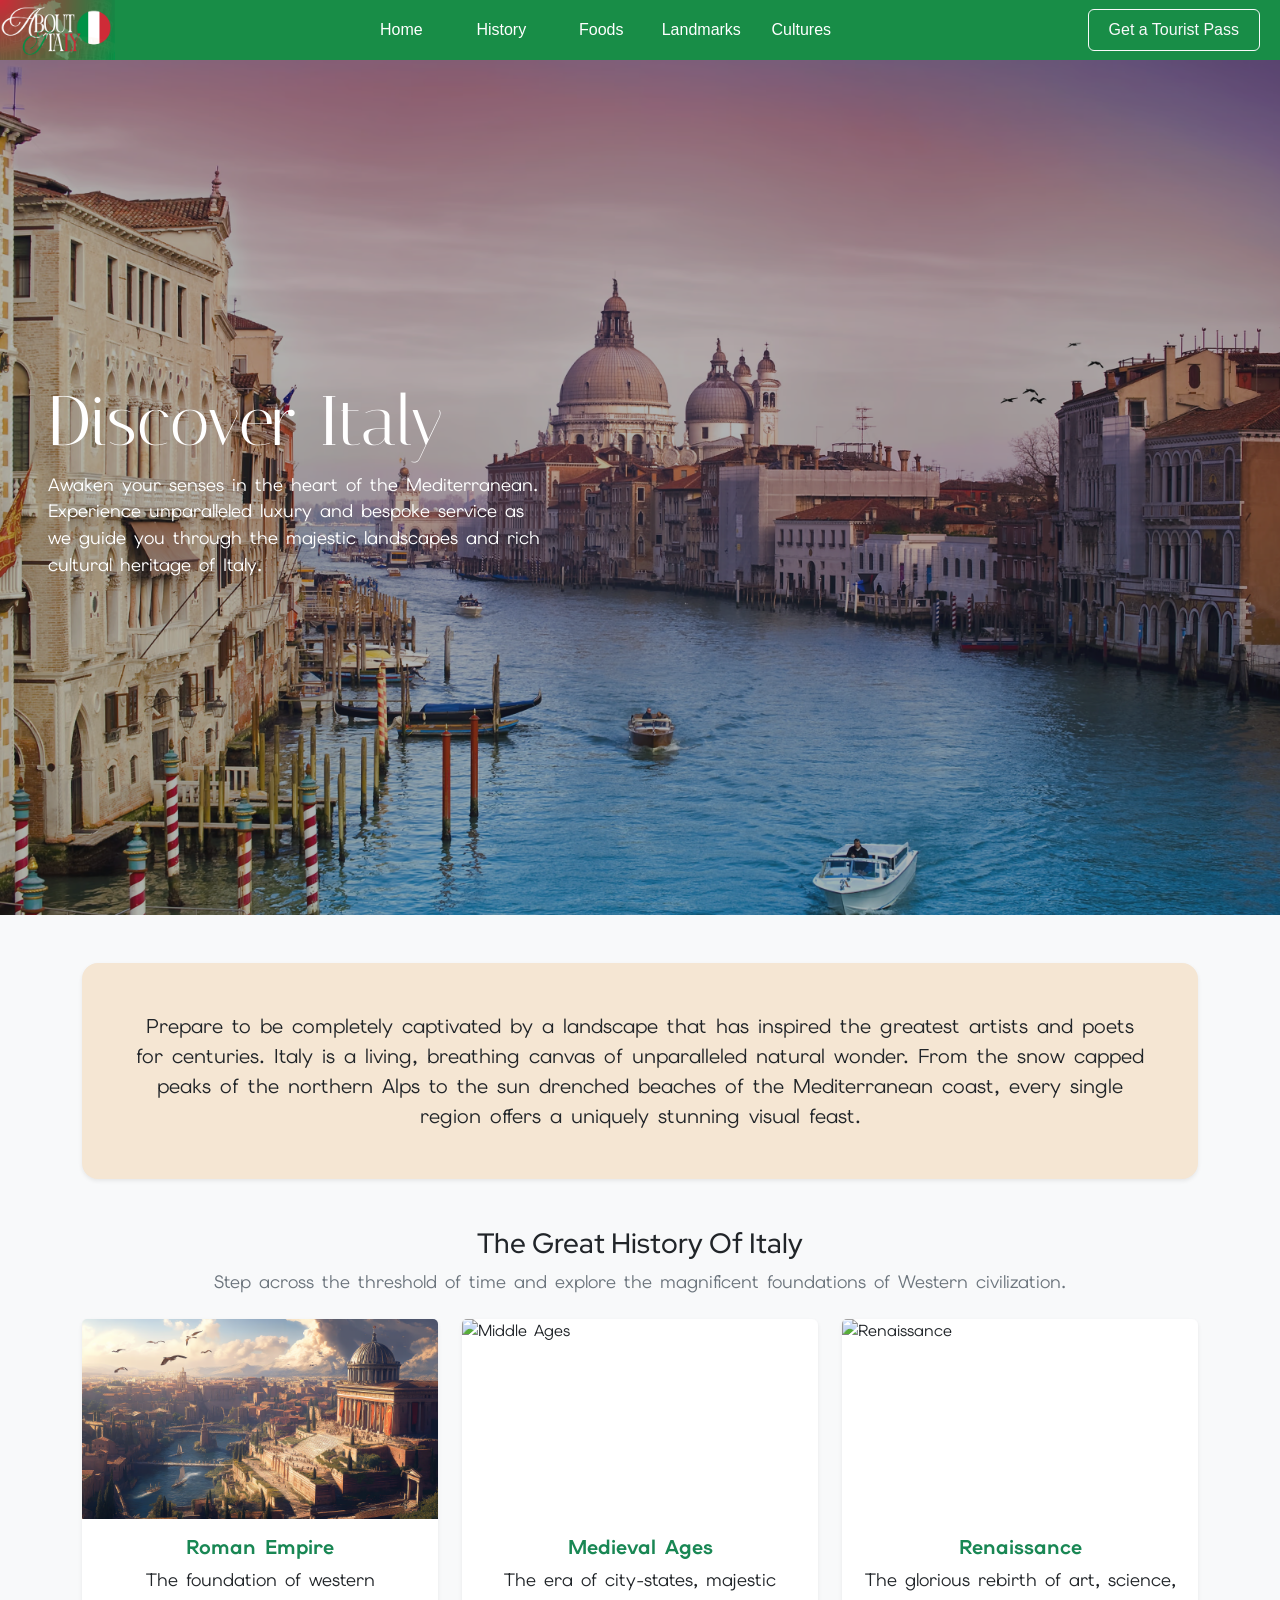
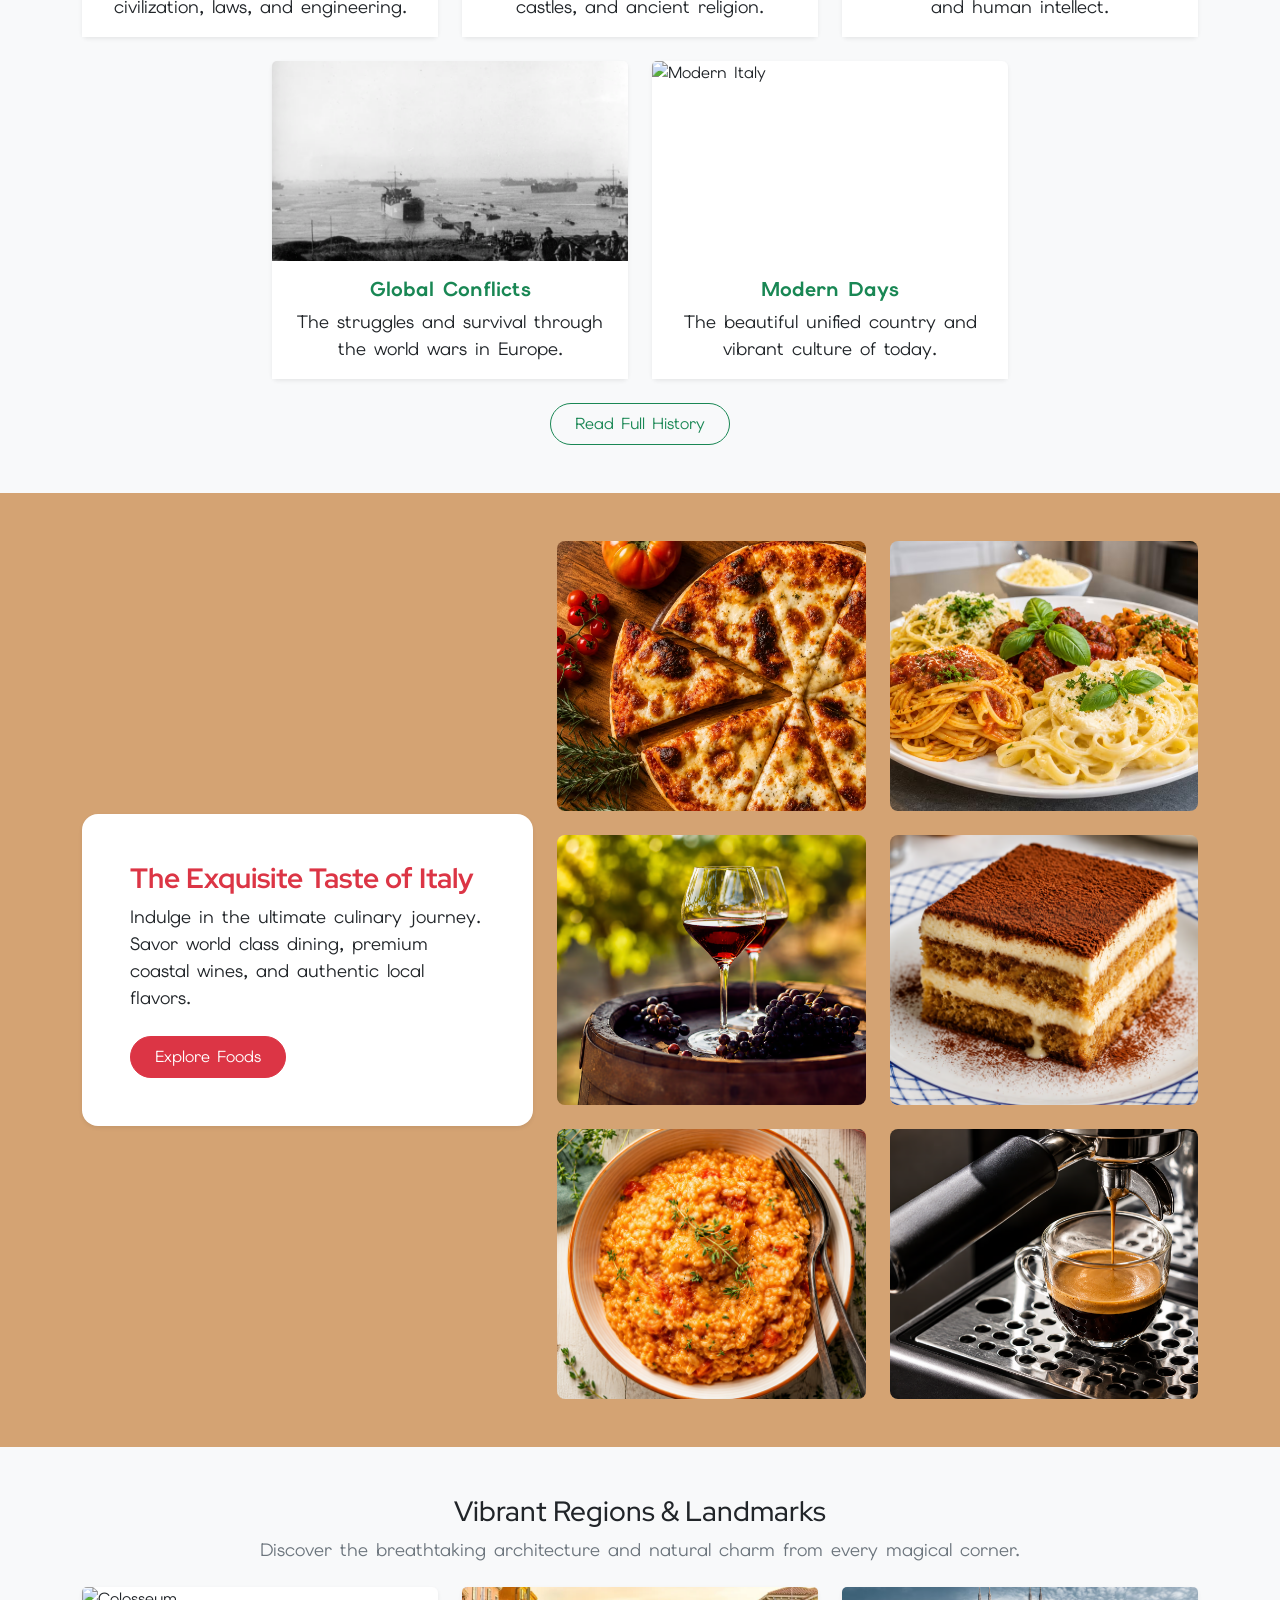
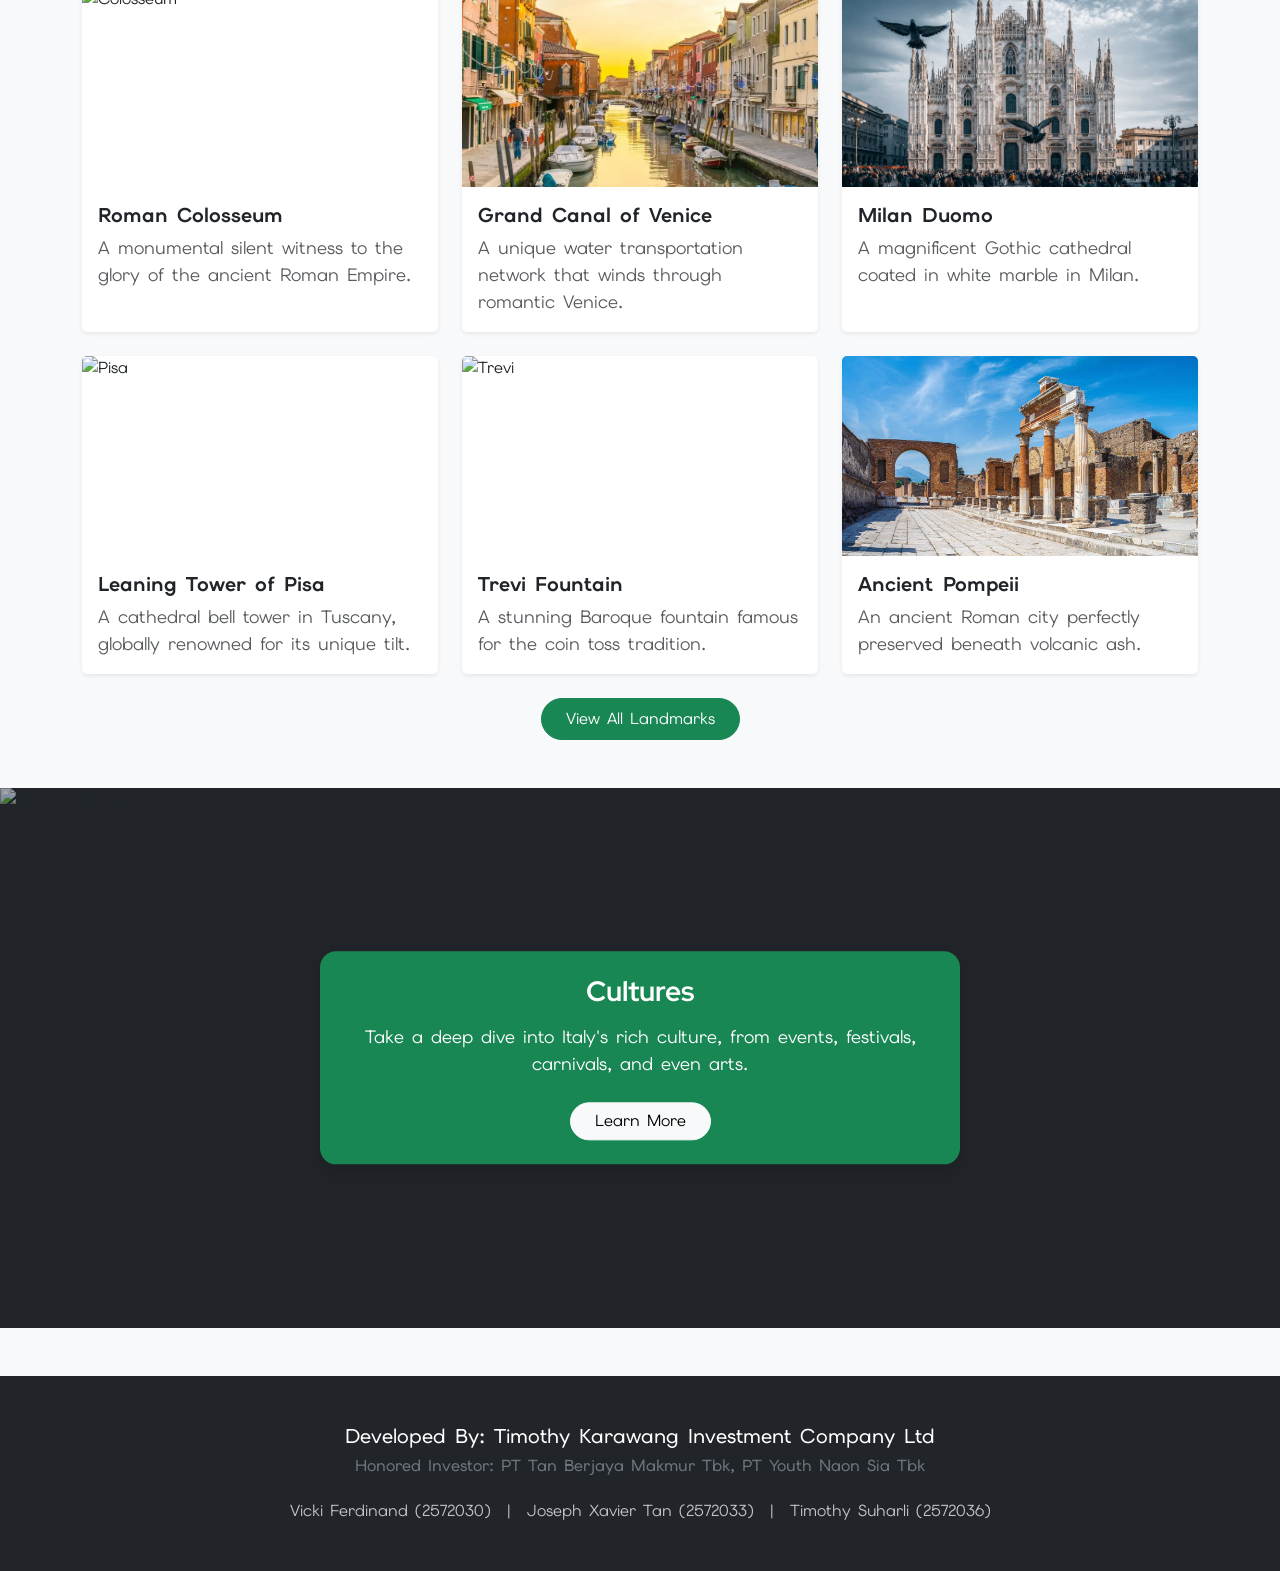
==== commit 1852555c: "HOTFIX: -Fix Foods Bug -Redesign Home page -Removing Useless Features -Increased Web Responsiveness " ====
--- a/index.html
+++ b/index.html
@@ -1,311 +1,430 @@
 <!DOCTYPE html>
 <html lang="en">
-<head>
-    <meta charset="UTF-8">
-    <meta name="viewport" content="width=device-width, initial-scale=1.0">
-    <title>Italia_2572030_2572033_2572036</title>
-    
-    <link href="https://cdn.jsdelivr.net/npm/bootstrap@5.3.8/dist/css/bootstrap.min.css" rel="stylesheet">
-    <link rel="stylesheet" href="styles.css">
-    
-    <link rel="preconnect" href="https://fonts.googleapis.com">
-    <link rel="preconnect" href="https://fonts.gstatic.com" crossorigin>
-    <link href="https://fonts.googleapis.com/css2?family=Elms+Sans:ital,wght@0,100..900;1,100..900&family=Google+Sans+Flex:opsz,wght@6..144,1..1000&family=Italiana&family=Red+Hat+Display:ital,wght@0,300..900;1,300..900&display=swap" rel="stylesheet">
-
-    <script src="https://cdn.jsdelivr.net/npm/bootstrap@5.3.0/dist/js/bootstrap.bundle.min.js"></script>
-    <script src="script.js" defer></script>
-</head>
-<body>
-
-    <div id="transition-curtain">
-        <div id="page-loader">LOADING...</div>
-        <div class="curtain-side left-side"></div>
-        <div class="curtain-side right-side"></div>
-    </div>
-
-    <nav class="navbar navbar-expand-lg navbar-dark p-0 sticky-top">
-        <div class="container-fluid p-0 d-flex flex-column flex-lg-row align-items-stretch align-items-lg-center">
-            
-            <div class="navbar-brand-mobile">
-                <a href="#">
-                    <img src="Italy Logo.png" alt="Italy Logo" id="logo">
-                </a>
-                
-                <button class="navbar-toggler" type="button" data-bs-toggle="collapse" data-bs-target="#menuUtama">
-                    <span class="navbar-toggler-icon"></span>
-                </button>
+    <head>
+        <meta charset="UTF-8">
+        <meta name="viewport" content="width=device-width, initial-scale=1.0">
+        <title>Italia_2572030_2572033_2572036</title>
+
+        <link
+            href="https://cdn.jsdelivr.net/npm/bootstrap@5.3.8/dist/css/bootstrap.min.css"
+            rel="stylesheet">
+        <link rel="stylesheet" href="styles.css">
+
+        <link rel="preconnect" href="https://fonts.googleapis.com">
+        <link rel="preconnect" href="https://fonts.gstatic.com" crossorigin>
+        <link
+            href="https://fonts.googleapis.com/css2?family=Elms+Sans:ital,wght@0,100..900;1,100..900&family=Google+Sans+Flex:opsz,wght@6..144,1..1000&family=Italiana&family=Red+Hat+Display:ital,wght@0,300..900;1,300..900&display=swap"
+            rel="stylesheet">
+
+        <script
+            src="https://cdn.jsdelivr.net/npm/bootstrap@5.3.0/dist/js/bootstrap.bundle.min.js"></script>
+        <script src="script.js" defer></script>
+    </head>
+    <body>
+
+        <div id="transition-curtain">
+            <div id="page-loader">LOADING...</div>
+            <div class="curtain-side left-side"></div>
+            <div class="curtain-side right-side"></div>
+        </div>
+
+        <nav class="navbar navbar-expand-lg navbar-dark p-0 sticky-top">
+            <div
+                class="container-fluid p-0 d-flex flex-column flex-lg-row align-items-stretch align-items-lg-center">
+
+                <div class="navbar-brand-mobile">
+                    <a href="#">
+                        <img src="Italy Logo.png" alt="Italy Logo" id="logo">
+                    </a>
+
+                    <button class="navbar-toggler" type="button"
+                        data-bs-toggle="collapse" data-bs-target="#menuUtama">
+                        <span class="navbar-toggler-icon"></span>
+                    </button>
+                </div>
+
+                <div
+                    class="collapse navbar-collapse justify-content-between w-100"
+                    id="menuUtama">
+                    <ul id="navigasi" class="navbar-nav mx-lg-auto">
+                        <li><a href="#">Home</a></li>
+                        <li><a href="./history/history.html">History</a></li>
+                        <li><a href="./food/food.html">Foods</a></li>
+                        <li><a
+                                href="./landmark/landmark.html">Landmarks</a></li>
+                        <li><a href="./Cultures/Cultures.html">Cultures</a></li>
+                    </ul>
+
+                    <a href=""
+                        target=""
+                        class="btn btn-outline-light d-lg-flex align-items-center"
+                        id="btn-pass">Get a Tourist Pass</a>
+                </div>
+
             </div>
-
-            <div class="collapse navbar-collapse justify-content-between w-100" id="menuUtama">
-                <ul id="navigasi" class="navbar-nav mx-lg-auto">
-                    <li><a href="#">Home</a></li>
-                    <li><a href="./history/history.html">History</a></li>
-                    <li><a href="./food/food.html">Foods</a></li>
-                    <li><a href="./landmark/landmark.html">Landmarks</a></li>
-                    <li><a href="./Cultures/Cultures.html">Cultures</a></li>
-                </ul>
-                
-                <a href="https://youtu.be/QDia3e12czc?si=Nk9ryk9EImWdiEaP" target="_blank" class="btn btn-outline-light d-lg-flex align-items-center" id="btn-pass">Get a Tourist Pass</a>
+        </nav>
+
+        <div id="carouselHero" class="carousel slide" data-bs-ride="carousel"
+            data-bs-interval="3000">
+            <div class="carousel-inner bg-dark">
+
+                <div class="carousel-item active">
+                    <img src="Pictures/venice-italy.avif"
+                        class="d-block w-100 gambar-gelap" alt="Venice">
+                </div>
+
+                <div class="carousel-item">
+                    <img src="Pictures/Rome.avif"
+                        class="d-block w-100 gambar-gelap" alt="Rome">
+                </div>
+
+                <div class="carousel-item">
+                    <img src="Pictures/pizza.avif"
+                        class="d-block w-100 gambar-gelap" alt="Food">
+                </div>
+
             </div>
 
-        </div>
-    </nav>
-
-    <div id="carouselHero" class="carousel slide" data-bs-ride="carousel" data-bs-interval="3500">
-        <div class="carousel-inner bg-dark">
-            
-            <div class="carousel-item active">
-                <img src="Pictures/venice-italy.avif" class="d-block w-100 gambar-gelap" alt="Venice">
-            </div>
-            
-            <div class="carousel-item">
-                <img src="Pictures/Rome.avif" class="d-block w-100 gambar-gelap" alt="Rome">
-            </div>
-            
-            <div class="carousel-item">
-                <img src="Pictures/pizza.avif" class="d-block w-100 gambar-gelap" alt="Food">
-            </div>
-
-        </div>
-        
-        <div class="teks-hero text-white px-4 px-md-5">
-            <h1 id="judul">Discover Italy</h1>
-            <p>Awaken your senses in the heart of the Mediterranean. Experience unparalleled luxury and bespoke service as we guide you through the majestic landscapes and rich cultural heritage of Italy.</p>
-        </div>
-    </div>
-
-    <main>
-        
-        <div class="container my-5 reveal-up">
-            <div class="p-4 p-md-5 bg-warna-krem text-center rounded-4 shadow-sm">
-                <p class="fs-5 m-0 text-dark">Prepare to be completely captivated by a landscape that has inspired the greatest artists and poets for centuries. Italy is a living, breathing canvas of unparalleled natural wonder. From the snow capped peaks of the northern Alps to the sun drenched beaches of the Mediterranean coast, every single region offers a uniquely stunning visual feast.</p>
+            <div class="teks-hero text-white px-4 px-md-5">
+                <h1 id="judul">Discover Italy</h1>
+                <p>Awaken your senses in the heart of the Mediterranean.
+                    Experience unparalleled luxury and bespoke service as we
+                    guide you through the majestic landscapes and rich cultural
+                    heritage of Italy.</p>
             </div>
         </div>
 
-        <section class="container my-5 reveal-up target-scroll" id="Home-History">
-            <div class="text-center mb-4">
-                <h3>The Great History Of Italy</h3>
-                <p class="text-secondary">Step across the threshold of time and explore the magnificent foundations of Western civilization.</p>
+        <main>
+
+            <div class="container my-5 reveal-up">
+                <div
+                    class="p-4 p-md-5 bg-warna-krem text-center rounded-4 shadow-sm">
+                    <p class="fs-5 m-0 text-dark">Prepare to be completely
+                        captivated by a landscape that has inspired the greatest
+                        artists and poets for centuries. Italy is a living,
+                        breathing canvas of unparalleled natural wonder. From
+                        the snow capped peaks of the northern Alps to the sun
+                        drenched beaches of the Mediterranean coast, every
+                        single region offers a uniquely stunning visual
+                        feast.</p>
+                </div>
             </div>
-            
-            <div class="row row-cols-1 row-cols-md-3 g-4 justify-content-center">
-                
-                <div class="col">
-                    <div class="card h-100 shadow-sm border-0">
-                        <img src="Pictures/romanEmpire.avif" class="card-img-top gambar-card" alt="Roman Empire">
-                        <div class="card-body bg-white text-center">
-                            <h5 class="card-title text-success fw-bold">Roman Empire</h5>
-                            <p class="card-text">The foundation of western civilization, laws, and engineering.</p>
-                        </div>
-                    </div>
-                </div>
-                
-                <div class="col">
-                    <div class="card h-100 shadow-sm border-0">
-                        <img src="https://rome-cabs.me/wp-content/uploads/2024/12/a-day-in-a-medieval-village-in-italy-life-in-the-1200-to-1300s.jpg" class="card-img-top gambar-card" alt="Middle Ages">
-                        <div class="card-body bg-white text-center">
-                            <h5 class="card-title text-success fw-bold">Medieval Ages</h5>
-                            <p class="card-text">The era of city-states, majestic castles, and ancient religion.</p>
-                        </div>
-                    </div>
-                </div>
-                
-                <div class="col">
-                    <div class="card h-100 shadow-sm border-0">
-                        <img src="https://images.unsplash.com/flagged/photo-1572392640988-ba48d1a74457?w=600&auto=format&fit=crop" class="card-img-top gambar-card" alt="Renaissance">
-                        <div class="card-body bg-white text-center">
-                            <h5 class="card-title text-success fw-bold">Renaissance</h5>
-                            <p class="card-text">The glorious rebirth of art, science, and human intellect.</p>
-                        </div>
-                    </div>
-                </div>
-                
-                <div class="col">
-                    <div class="card h-100 shadow-sm border-0">
-                        <img src="Pictures/ww.avif" class="card-img-top gambar-card" alt="World Wars">
-                        <div class="card-body bg-white text-center">
-                            <h5 class="card-title text-success fw-bold">Global Conflicts</h5>
-                            <p class="card-text">The struggles and survival through the world wars in Europe.</p>
-                        </div>
-                    </div>
-                </div>
-                
-                <div class="col">
-                    <div class="card h-100 shadow-sm border-0">
-                        <img src="https://www.e-architect.com/wp-content/uploads/2025/02/napoli-porta-est-masterplan-naples-italy-z270225-b-3.webp" class="card-img-top gambar-card" alt="Modern Italy">
-                        <div class="card-body bg-white text-center">
-                            <h5 class="card-title text-success fw-bold">Modern Days</h5>
-                            <p class="card-text">The beautiful unified country and vibrant culture of today.</p>
-                        </div>
-                    </div>
-                </div>
-
+
+            <section class="container my-5 reveal-up target-scroll"
+                id="Home-History">
+                <div class="text-center mb-4">
+                    <h3>The Great History Of Italy</h3>
+                    <p class="text-secondary">Step across the threshold of time
+                        and explore the magnificent foundations of Western
+                        civilization.</p>
+                </div>
+
+                <div
+                    class="row row-cols-1 row-cols-md-3 g-4 justify-content-center">
+
+                    <div class="col">
+                        <div class="card h-100 shadow-sm border-0">
+                            <img src="Pictures/romanEmpire.avif"
+                                class="card-img-top gambar-card"
+                                alt="Roman Empire">
+                            <div class="card-body bg-white text-center">
+                                <h5
+                                    class="card-title text-success fw-bold">Roman
+                                    Empire</h5>
+                                <p class="card-text">The foundation of western
+                                    civilization, laws, and engineering.</p>
+                            </div>
+                        </div>
+                    </div>
+
+                    <div class="col">
+                        <div class="card h-100 shadow-sm border-0">
+                            <img
+                                src="https://rome-cabs.me/wp-content/uploads/2024/12/a-day-in-a-medieval-village-in-italy-life-in-the-1200-to-1300s.jpg"
+                                class="card-img-top gambar-card"
+                                alt="Middle Ages">
+                            <div class="card-body bg-white text-center">
+                                <h5
+                                    class="card-title text-success fw-bold">Medieval
+                                    Ages</h5>
+                                <p class="card-text">The era of city-states,
+                                    majestic castles, and ancient religion.</p>
+                            </div>
+                        </div>
+                    </div>
+
+                    <div class="col">
+                        <div class="card h-100 shadow-sm border-0">
+                            <img
+                                src="https://images.unsplash.com/flagged/photo-1572392640988-ba48d1a74457?w=600&auto=format&fit=crop"
+                                class="card-img-top gambar-card"
+                                alt="Renaissance">
+                            <div class="card-body bg-white text-center">
+                                <h5
+                                    class="card-title text-success fw-bold">Renaissance</h5>
+                                <p class="card-text">The glorious rebirth of
+                                    art, science, and human intellect.</p>
+                            </div>
+                        </div>
+                    </div>
+
+                    <div class="col">
+                        <div class="card h-100 shadow-sm border-0">
+                            <img src="Pictures/ww.avif"
+                                class="card-img-top gambar-card"
+                                alt="World Wars">
+                            <div class="card-body bg-white text-center">
+                                <h5
+                                    class="card-title text-success fw-bold">Global
+                                    Conflicts</h5>
+                                <p class="card-text">The struggles and survival
+                                    through the world wars in Europe.</p>
+                            </div>
+                        </div>
+                    </div>
+
+                    <div class="col">
+                        <div class="card h-100 shadow-sm border-0">
+                            <img
+                                src="https://www.e-architect.com/wp-content/uploads/2025/02/napoli-porta-est-masterplan-naples-italy-z270225-b-3.webp"
+                                class="card-img-top gambar-card"
+                                alt="Modern Italy">
+                            <div class="card-body bg-white text-center">
+                                <h5
+                                    class="card-title text-success fw-bold">Modern
+                                    Days</h5>
+                                <p class="card-text">The beautiful unified
+                                    country and vibrant culture of today.</p>
+                            </div>
+                        </div>
+                    </div>
+
+                </div>
+
+                <div class="text-center mt-4">
+                    <a href="history/history.html"
+                        class="btn btn-outline-success px-4 py-2 rounded-pill">Read
+                        Full History</a>
+                </div>
+            </section>
+
+            <section class="bg-warna-coklat py-5 reveal-up target-scroll"
+                id="Home-Food">
+                <div class="container">
+                    <div class="row align-items-center g-4">
+
+                        <div class="col-12 col-lg-5 text-center text-lg-start">
+                            <div
+                                class="bg-white p-4 p-md-5 rounded-4 shadow-sm">
+                                <h3 class="text-danger fw-bold">The Exquisite
+                                    Taste of Italy</h3>
+                                <p class="mb-4">Indulge in the ultimate culinary
+                                    journey. Savor world class dining, premium
+                                    coastal wines, and authentic local
+                                    flavors.</p>
+                                <a href="./food/food.html"
+                                    class="btn btn-danger px-4 py-2 rounded-pill">Explore
+                                    Foods</a>
+                            </div>
+                        </div>
+
+                        <div class="col-12 col-lg-7">
+                            <div class="row g-2 g-sm-4">
+                                <div class="col-6">
+                                    <img src="Pictures/pizza.avif"
+                                        class="gambar-makanan-grid" alt="Pizza">
+                                </div>
+                                <div class="col-6">
+                                    <img src="Pictures/Pastas.avif"
+                                        class="gambar-makanan-grid" alt="Pasta">
+                                </div>
+                                <div class="col-6">
+                                    <img src="Pictures/Iwine.avif"
+                                        class="gambar-makanan-grid"
+                                        alt="Italian Wine">
+                                </div>
+                                <div class="col-6">
+                                    <img src="Pictures/tiramisu.avif"
+                                        class="gambar-makanan-grid"
+                                        alt="Tiramisu">
+                                </div>
+                                <div class="col-6">
+                                    <img src="Pictures/Risoto.avif"
+                                        class="gambar-makanan-grid"
+                                        alt="Risoto">
+                                </div>
+                                <div class="col-6">
+                                    <img src="Pictures/Espresso.avif"
+                                        class="gambar-makanan-grid"
+                                        alt="Espresso">
+                                </div>
+                            </div>
+                        </div>
+                    </div>
+                </div>
+            </section>
+
+            <section class="container my-5 reveal-up target-scroll"
+                id="Home-Landmarks">
+                <div class="text-center mb-4">
+                    <h3>Vibrant Regions & Landmarks</h3>
+                    <p class="text-secondary">Discover the breathtaking
+                        architecture and natural charm from every magical
+                        corner.</p>
+                </div>
+
+                <div
+                    class="row row-cols-1 row-cols-md-3 g-4 justify-content-center">
+
+                    <div class="col">
+                        <div class="card h-100 shadow-sm border-0">
+                            <img
+                                src="https://images.unsplash.com/photo-1552832230-c0197dd311b5?w=600&auto=format&fit=crop"
+                                class="card-img-top gambar-card"
+                                alt="Colosseum">
+                            <div class="card-body bg-white rounded">
+                                <h5 class="card-title fw-bold">Roman
+                                    Colosseum</h5>
+                                <p class="card-text text-muted">A monumental
+                                    silent witness to the glory of the ancient
+                                    Roman Empire.</p>
+                            </div>
+                        </div>
+                    </div>
+
+                    <div class="col">
+                        <div class="card h-100 shadow-sm border-0">
+                            <img src="landmark/pictures/rialto bridge.webp"
+                                class="card-img-top gambar-card" alt="Venice">
+                            <div class="card-body bg-white rounded">
+                                <h5 class="card-title fw-bold">Grand Canal of
+                                    Venice</h5>
+                                <p class="card-text text-muted">A unique water
+                                    transportation network that winds through
+                                    romantic Venice.</p>
+                            </div>
+                        </div>
+                    </div>
+
+                    <div class="col">
+                        <div class="card h-100 shadow-sm border-0">
+                            <img
+                                src="Pictures/Milan Duomo.avif"
+                                class="card-img-top gambar-card"
+                                alt="Milan Duomo">
+                            <div class="card-body bg-white rounded">
+                                <h5 class="card-title fw-bold">Milan Duomo</h5>
+                                <p class="card-text text-muted">A magnificent
+                                    Gothic cathedral coated in white marble in
+                                    Milan.</p>
+                            </div>
+                        </div>
+                    </div>
+
+                    <div class="col">
+                        <div class="card h-100 shadow-sm border-0">
+                            <img
+                                src="https://images.unsplash.com/photo-1533676802871-eca1ae998cd5?w=600&auto=format&fit=crop"
+                                class="card-img-top gambar-card" alt="Pisa">
+                            <div class="card-body bg-white rounded">
+                                <h5 class="card-title fw-bold">Leaning Tower of
+                                    Pisa</h5>
+                                <p class="card-text text-muted">A cathedral bell
+                                    tower in Tuscany, globally renowned for its
+                                    unique tilt.</p>
+                            </div>
+                        </div>
+                    </div>
+
+
+                    <div class="col">
+                        <div class="card h-100 shadow-sm border-0">
+                            <img
+                                src="https://images.unsplash.com/photo-1525874684015-58379d421a52?w=600&auto=format&fit=crop"
+                                class="card-img-top gambar-card" alt="Trevi">
+                            <div class="card-body bg-white rounded">
+                                <h5 class="card-title fw-bold">Trevi
+                                    Fountain</h5>
+                                <p class="card-text text-muted">A stunning
+                                    Baroque fountain famous for the coin toss
+                                    tradition.</p>
+                            </div>
+                        </div>
+                    </div>
+
+                    <div class="col">
+                        <div class="card h-100 shadow-sm border-0">
+                            <img src="landmark/pictures/pompei.webp"
+                                class="card-img-top gambar-card" alt="Pompeii">
+                            <div class="card-body bg-white rounded">
+                                <h5 class="card-title fw-bold">Ancient
+                                    Pompeii</h5>
+                                <p class="card-text text-muted">An ancient Roman
+                                    city perfectly preserved beneath volcanic
+                                    ash.</p>
+                            </div>
+                        </div>
+                    </div>
+
+                </div>
+
+                <div class="text-center mt-4">
+                    <a href="./landmark/landmark.html"
+                        class="btn btn-success px-4 py-2 rounded-pill">View All
+                        Landmarks</a>
+                </div>
+            </section>
+
+            <section class="reveal-up target-scroll" id="Home-Social">
+                <div id="carouselSocial" class="carousel slide"
+                    data-bs-ride="carousel">
+                    <div class="carousel-inner bg-dark">
+
+                        <div class="carousel-item active">
+                            <img
+                                src="https://images.unsplash.com/photo-1455138183306-12dfce6f541b?w=1200&auto=format&fit=crop"
+                                class="d-block w-100 gambar-gelap-sosial"
+                                alt="Italian Culture 1">
+                        </div>
+
+                        <div class="carousel-item">
+                            <img
+                                src="https://images.unsplash.com/photo-1514362545857-3bc16c4c7d1b?w=1200&auto=format&fit=crop"
+                                class="d-block w-100 gambar-gelap-sosial"
+                                alt="Italian Culture 2">
+                        </div>
+
+                    </div>
+
+                    <div
+                        class="position-absolute top-50 start-50 translate-middle text-center text-white bg-warna-zaitun p-4 rounded-4 shadow">
+                        <h3 class="fw-bold mb-3 text-white">Cultures</h3>
+                        <p class="mb-4">Take a deep dive into Italy's rich
+                            culture, from events, festivals, carnivals, and even
+                            arts.</p>
+                        <a href="./Cultures/Cultures.html"
+                            class="btn btn-light px-4 rounded-pill">Learn
+                            More</a>
+                    </div>
+                </div>
+            </section>
+        </main>
+
+        <footer class="bg-dark text-white text-center p-5 mt-5">
+            <h5 class="mb-2">Developed By: Timothy Karawang Investment Company
+                Ltd</h5>
+            <h6 class="text-secondary mb-4">Honored Investor: PT Tan Berjaya
+                Makmur Tbk, PT Youth Naon Sia Tbk</h6>
+
+            <div
+                class="d-flex justify-content-center flex-wrap gap-3 text-light opacity-75">
+                <span>Vicki Ferdinand (2572030)</span>
+                <span>|</span>
+                <span>Joseph Xavier Tan (2572033)</span>
+                <span>|</span>
+                <span>Timothy Suharli (2572036)</span>
             </div>
-            
-            <div class="text-center mt-4">
-                <a href="history/history.html" class="btn btn-outline-success px-4 py-2 rounded-pill">Read Full History</a>
-            </div>
-        </section>
-
-        <section class="bg-warna-coklat py-5 reveal-up target-scroll" id="Home-Food">
-            <div class="container">
-                <div class="row align-items-center g-4">
-                    
-                    <div class="col-12 col-lg-5 text-center text-lg-start">
-                        <div class="bg-white p-4 p-md-5 rounded-4 shadow-sm">
-                            <h3 class="text-danger fw-bold">The Exquisite Taste of Italy</h3>
-                            <p class="mb-4">Indulge in the ultimate culinary journey. Savor world class dining, premium coastal wines, and authentic local flavors.</p>
-                            <a href="./food/food.html" class="btn btn-danger px-4 py-2 rounded-pill">Explore Foods</a>
-                        </div>
-                    </div>
-                    
-                    <div class="col-12 col-lg-7">
-                        <div class="row g-2">
-                            <div class="col-4">
-                                <img src="https://images.unsplash.com/photo-1513104890138-7c749659a591?w=400&auto=format&fit=crop" class="img-fluid rounded w-100 h-100 object-fit-cover" alt="Pizza">
-                            </div>
-                            <div class="col-4">
-                                <img src="https://images.unsplash.com/photo-1516100882582-96c3a05fe590?w=400&auto=format&fit=crop" class="img-fluid rounded w-100 h-100 object-fit-cover" alt="Pasta">
-                            </div>
-                            <div class="col-4">
-                                <img src="https://images.unsplash.com/photo-1504674900247-0877df9cc836?w=400&auto=format&fit=crop" class="img-fluid rounded w-100 h-100 object-fit-cover" alt="Steak">
-                            </div>
-                            <div class="col-4">
-                                <img src="https://images.unsplash.com/photo-1473093295043-cdd812d0e601?w=400&auto=format&fit=crop" class="img-fluid rounded w-100 h-100 object-fit-cover" alt="Bruschetta">
-                            </div>
-                            <div class="col-4">
-                                <img src="https://images.unsplash.com/photo-1555939594-58d7cb561ad1?w=400&auto=format&fit=crop" class="img-fluid rounded w-100 h-100 object-fit-cover" alt="Cuisine">
-                            </div>
-                            <div class="col-4">
-                                <img src="https://images.unsplash.com/photo-1467003909585-2f8a72700288?w=400&auto=format&fit=crop" class="img-fluid rounded w-100 h-100 object-fit-cover" alt="Dessert">
-                            </div>
-                        </div>
-                    </div>
-
-                </div>
-            </div>
-        </section>
-
-        <section class="container my-5 reveal-up target-scroll" id="Home-Landmarks">
-            <div class="text-center mb-4">
-                <h3>Vibrant Regions & Landmarks</h3>
-                <p class="text-secondary">Discover the breathtaking architecture and natural charm from every magical corner.</p>
-            </div>
-            
-            <div class="row row-cols-1 row-cols-md-3 g-4 justify-content-center">
-                
-                <div class="col">
-                    <div class="card h-100 shadow-sm border-0">
-                        <img src="https://images.unsplash.com/photo-1552832230-c0197dd311b5?w=600&auto=format&fit=crop" class="card-img-top gambar-card" alt="Colosseum">
-                        <div class="card-body bg-white">
-                            <h5 class="card-title fw-bold">Roman Colosseum</h5>
-                            <p class="card-text text-muted">A monumental silent witness to the glory of the ancient Roman Empire.</p>
-                        </div>
-                    </div>
-                </div>
-
-                <div class="col">
-                    <div class="card h-100 shadow-sm border-0">
-                        <img src="landmark/pictures/rialto bridge.webp" class="card-img-top gambar-card" alt="Venice">
-                        <div class="card-body bg-white">
-                            <h5 class="card-title fw-bold">Grand Canal of Venice</h5>
-                            <p class="card-text text-muted">A unique water transportation network that winds through romantic Venice.</p>
-                        </div>
-                    </div>
-                </div>
-
-                <div class="col">
-                    <div class="card h-100 shadow-sm border-0">
-                        <img src="https://images.unsplash.com/photo-1532453288672-3a27e9be9efd?w=600&auto=format&fit=crop" class="card-img-top gambar-card" alt="Milan Duomo">
-                        <div class="card-body bg-white">
-                            <h5 class="card-title fw-bold">Milan Duomo</h5>
-                            <p class="card-text text-muted">A magnificent Gothic cathedral coated in white marble in Milan.</p>
-                        </div>
-                    </div>
-                </div>
-
-                <div class="col">
-                    <div class="card h-100 shadow-sm border-0">
-                        <img src="https://images.unsplash.com/photo-1533676802871-eca1ae998cd5?w=600&auto=format&fit=crop" class="card-img-top gambar-card" alt="Pisa">
-                        <div class="card-body bg-white">
-                            <h5 class="card-title fw-bold">Leaning Tower of Pisa</h5>
-                            <p class="card-text text-muted">A cathedral bell tower in Tuscany, globally renowned for its unique tilt.</p>
-                        </div>
-                    </div>
-                </div>
-
-                <div class="col">
-                    <div class="card h-100 shadow-sm border-0">
-                        <img src="https://images.unsplash.com/photo-1534447677768-be436bb09401?w=600&auto=format&fit=crop" class="card-img-top gambar-card" alt="Lake Como">
-                        <div class="card-body bg-white">
-                            <h5 class="card-title fw-bold">Lake Como</h5>
-                            <p class="card-text text-muted">An elite lakeside retreat set against the breathtaking panorama of the Alps.</p>
-                        </div>
-                    </div>
-                </div>
-
-                <div class="col">
-                    <div class="card h-100 shadow-sm border-0">
-                        <img src="https://images.unsplash.com/photo-1525874684015-58379d421a52?w=600&auto=format&fit=crop" class="card-img-top gambar-card" alt="Trevi">
-                        <div class="card-body bg-white">
-                            <h5 class="card-title fw-bold">Trevi Fountain</h5>
-                            <p class="card-text text-muted">A stunning Baroque fountain famous for the coin toss tradition.</p>
-                        </div>
-                    </div>
-                </div>
-
-                <div class="col">
-                    <div class="card h-100 shadow-sm border-0">
-                        <img src="landmark/pictures/pompei.webp" class="card-img-top gambar-card" alt="Pompeii">
-                        <div class="card-body bg-white">
-                            <h5 class="card-title fw-bold">Ancient Pompeii</h5>
-                            <p class="card-text text-muted">An ancient Roman city perfectly preserved beneath volcanic ash.</p>
-                        </div>
-                    </div>
-                </div>
-
-            </div>
-            
-            <div class="text-center mt-4">
-                <a href="./landmark/landmark.html" class="btn btn-success px-4 py-2 rounded-pill">View All Landmarks</a>
-            </div>
-        </section>
-
-        <section class="reveal-up target-scroll" id="Home-Social">
-            <div id="carouselSocial" class="carousel slide" data-bs-ride="carousel">
-                <div class="carousel-inner bg-dark">
-                    
-                    <div class="carousel-item active">
-                        <img src="https://images.unsplash.com/photo-1455138183306-12dfce6f541b?w=1200&auto=format&fit=crop" class="d-block w-100 gambar-gelap-sosial" alt="Italian Culture 1">
-                    </div>
-                    
-                    <div class="carousel-item">
-                        <img src="https://images.unsplash.com/photo-1514362545857-3bc16c4c7d1b?w=1200&auto=format&fit=crop" class="d-block w-100 gambar-gelap-sosial" alt="Italian Culture 2">
-                    </div>
-
-                </div>
-                
-                <div class="position-absolute top-50 start-50 translate-middle text-center text-white bg-warna-zaitun p-4 rounded-4 shadow">
-                    <h3 class="fw-bold mb-3">Cultures</h3>
-                    <p class="mb-4">Take a deep dive into Italy's rich culture, from events, festivals, carnivals, and even arts.</p>
-                    <a href="./Cultures/Cultures.html" class="btn btn-dark px-4 rounded-pill">Learn More</a>
-                </div>
-            </div>
-        </section>
-    </main>
-
-    <footer class="bg-dark text-white text-center p-5 mt-5">
-        <h5 class="mb-2">Developed By: Timothy Karawang Investment Company Ltd</h5>
-        <h6 class="text-secondary mb-4">Honored Investor: PT Tan Berjaya Makmur Tbk, PT Youth Naon Sia Tbk</h6>
-        
-        <div class="d-flex justify-content-center flex-wrap gap-3 text-light opacity-75">
-            <span>Vicki Ferdinand (2572030)</span>
-            <span>|</span>
-            <span>Joseph Xavier Tan (2572033)</span>
-            <span>|</span>
-            <span>Timothy Suharli (2572036)</span>
-        </div>
-    </footer>
-
-</body>
+        </footer>
+
+    </body>
 </html>
--- a/styles.css
+++ b/styles.css
@@ -172,7 +172,7 @@
 
 
 .bg-warna-zaitun { 
-    background-color: #6A7D45; 
+    background-color: #198754; 
 }
 
 
@@ -201,9 +201,9 @@
 
 /* ini biar gambarnya keliatan gelap biar teks aslinya kebaca jelas */
 .gambar-gelap {
-    height: 90vh; 
+    height: 95vh; 
     object-fit: cover; 
-    opacity: 0.5; 
+    opacity: 0.65; 
 }
 
 
@@ -225,6 +225,114 @@
     object-fit: cover;
 }
 
+#Home-Food .food-bento-grid {
+    display: grid;
+    grid-template-columns: repeat(4, minmax(0, 1fr));
+    grid-template-rows: 1.4fr 1fr 1fr 1fr;
+    grid-template-areas:
+        "big big small extra"
+        "big big text text"
+        "mid mid text text"
+        "bottom1 bottom2 bottom3 bottom4";
+    gap: 12px;
+    height: 520px;
+    max-height: 520px;
+    overflow: hidden;
+}
+
+#Home-Food .food-bento-item,
+#Home-Food .food-bento-text {
+    position: relative;
+    overflow: hidden;
+    border-radius: 1rem;
+    min-height: 0;
+}
+
+#Home-Food .food-bento-text {
+    grid-area: text;
+    display: flex;
+    align-items: center;
+    justify-content: center;
+    padding: 10px;
+    background: transparent;
+}
+
+#Home-Food .food-bento-text-card {
+    width: min(100%, 560px);
+    height: 100%;
+    padding: 2rem 1.75rem;
+    background: rgba(255, 255, 255, 0.96);
+    box-shadow: 0 24px 48px rgba(0, 0, 0, 0.11);
+    border-radius: 1.25rem;
+    display: flex;
+    flex-direction: column;
+    justify-content: center;
+    align-items: center;
+    text-align: center;
+    gap: 1rem;
+}
+
+#Home-Food .food-bento-text-card h3 {
+    font-size: clamp(1.9rem, 2.4vw, 2.5rem);
+    margin-bottom: 0;
+}
+
+#Home-Food .food-bento-text-card p {
+    margin: 0 auto 1.5rem;
+    line-height: 1.6;
+    max-width: 32rem;
+}
+
+#Home-Food .food-bento-text-card a {
+    align-self: center;
+}
+
+#Home-Food .food-bento-item img {
+    position: absolute;
+    inset: 0;
+    width: 100%;
+    height: 100%;
+    object-fit: cover;
+    object-position: center;
+    display: block;
+}
+
+.gambar-makanan-grid {
+    width: 100%;
+    height: 30vh; 
+    object-fit: cover;
+    border-radius: 8px;
+    
+}
+
+#Home-Food .item-big { grid-area: big; }
+#Home-Food .item-small { grid-area: small; }
+#Home-Food .item-extra { grid-area: extra; }
+#Home-Food .item-mid { grid-area: mid; }
+#Home-Food .item-bottom1 { grid-area: bottom1; }
+#Home-Food .item-bottom2 { grid-area: bottom2; }
+#Home-Food .item-bottom3 { grid-area: bottom3; }
+#Home-Food .item-bottom4 { grid-area: bottom4; }
+
+@media (max-width: 991px) {
+    #Home-Food .food-bento-grid {
+        grid-template-columns: repeat(2, minmax(0, 1fr));
+        grid-template-rows: repeat(6, minmax(120px, 1fr));
+        grid-template-areas:
+            "big big"
+            "small extra"
+            "text text"
+            "mid mid"
+            "bottom1 bottom2"
+            "bottom3 bottom4";
+        height: auto;
+        max-height: none;
+    }
+
+    #Home-Food .food-bento-text-card {
+        padding: 1.5rem;
+    }
+}
 
 .card {
     transition: transform 0.3s ease;
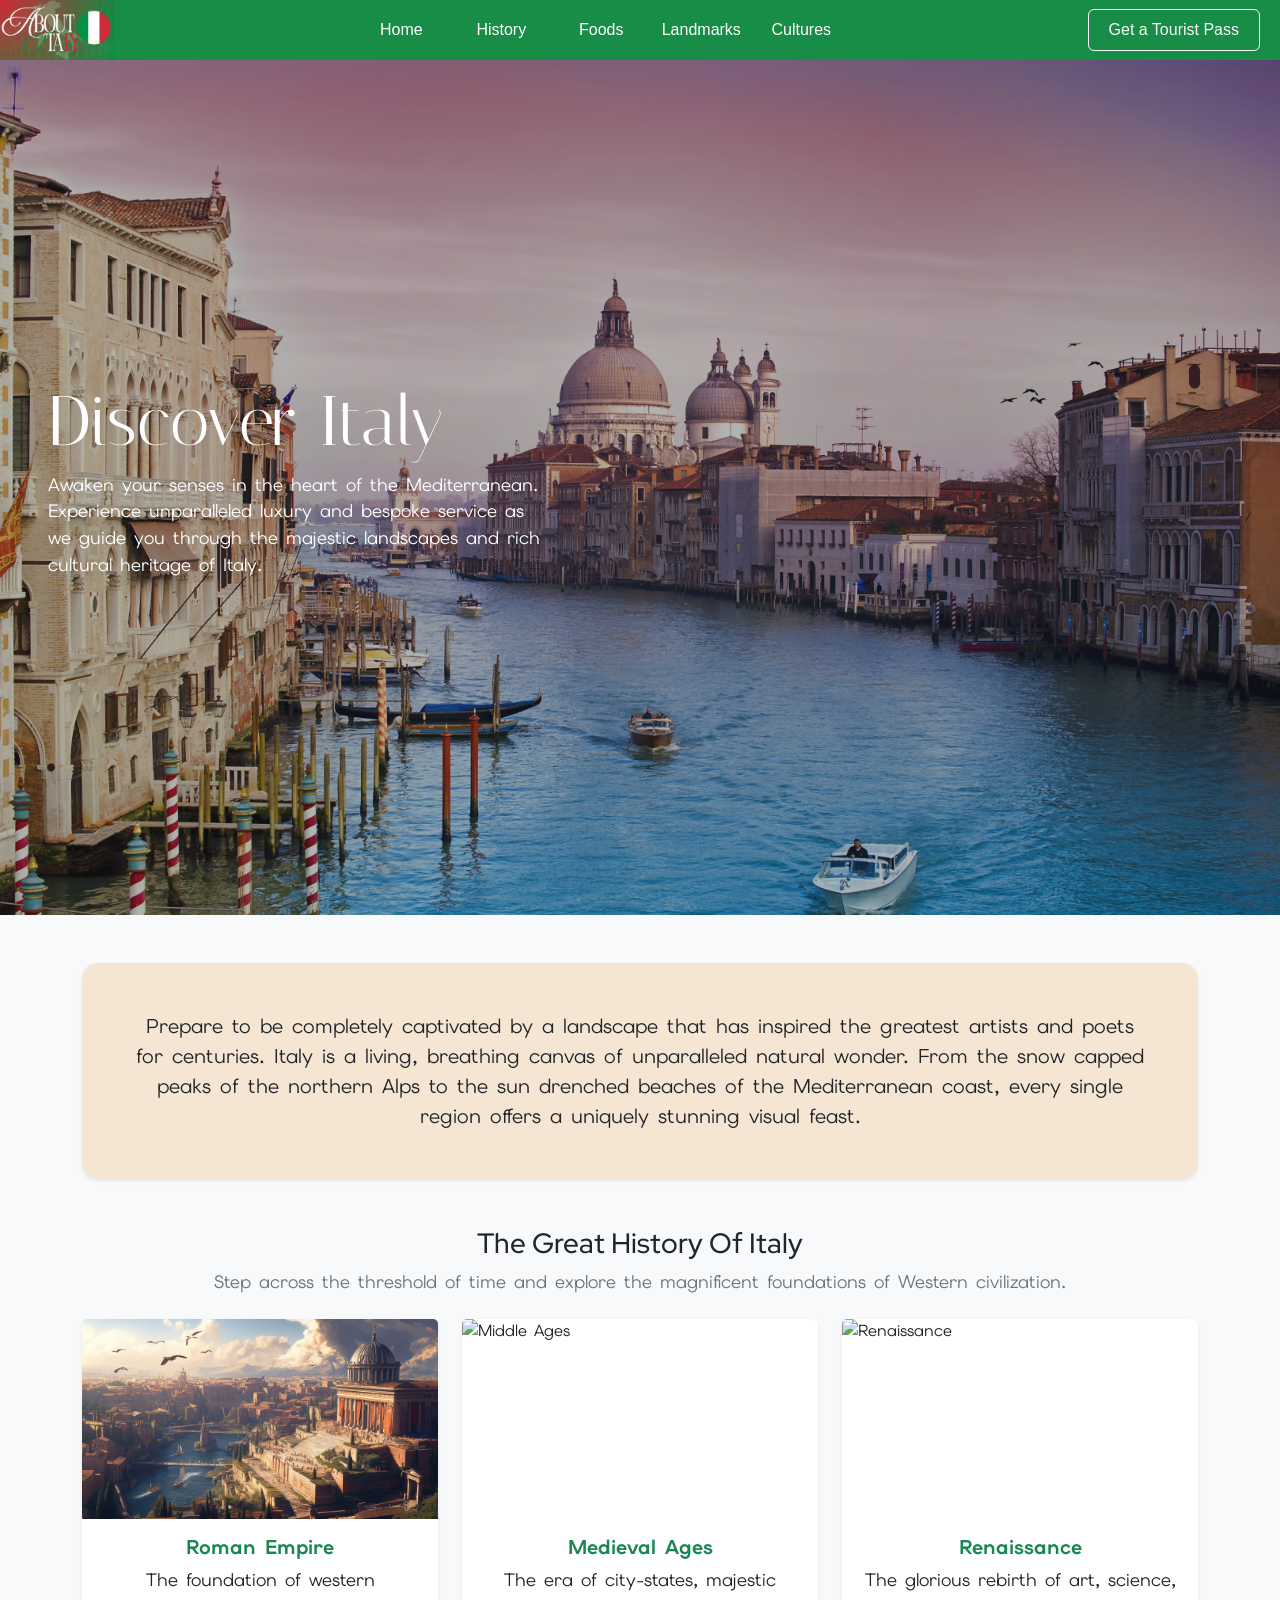
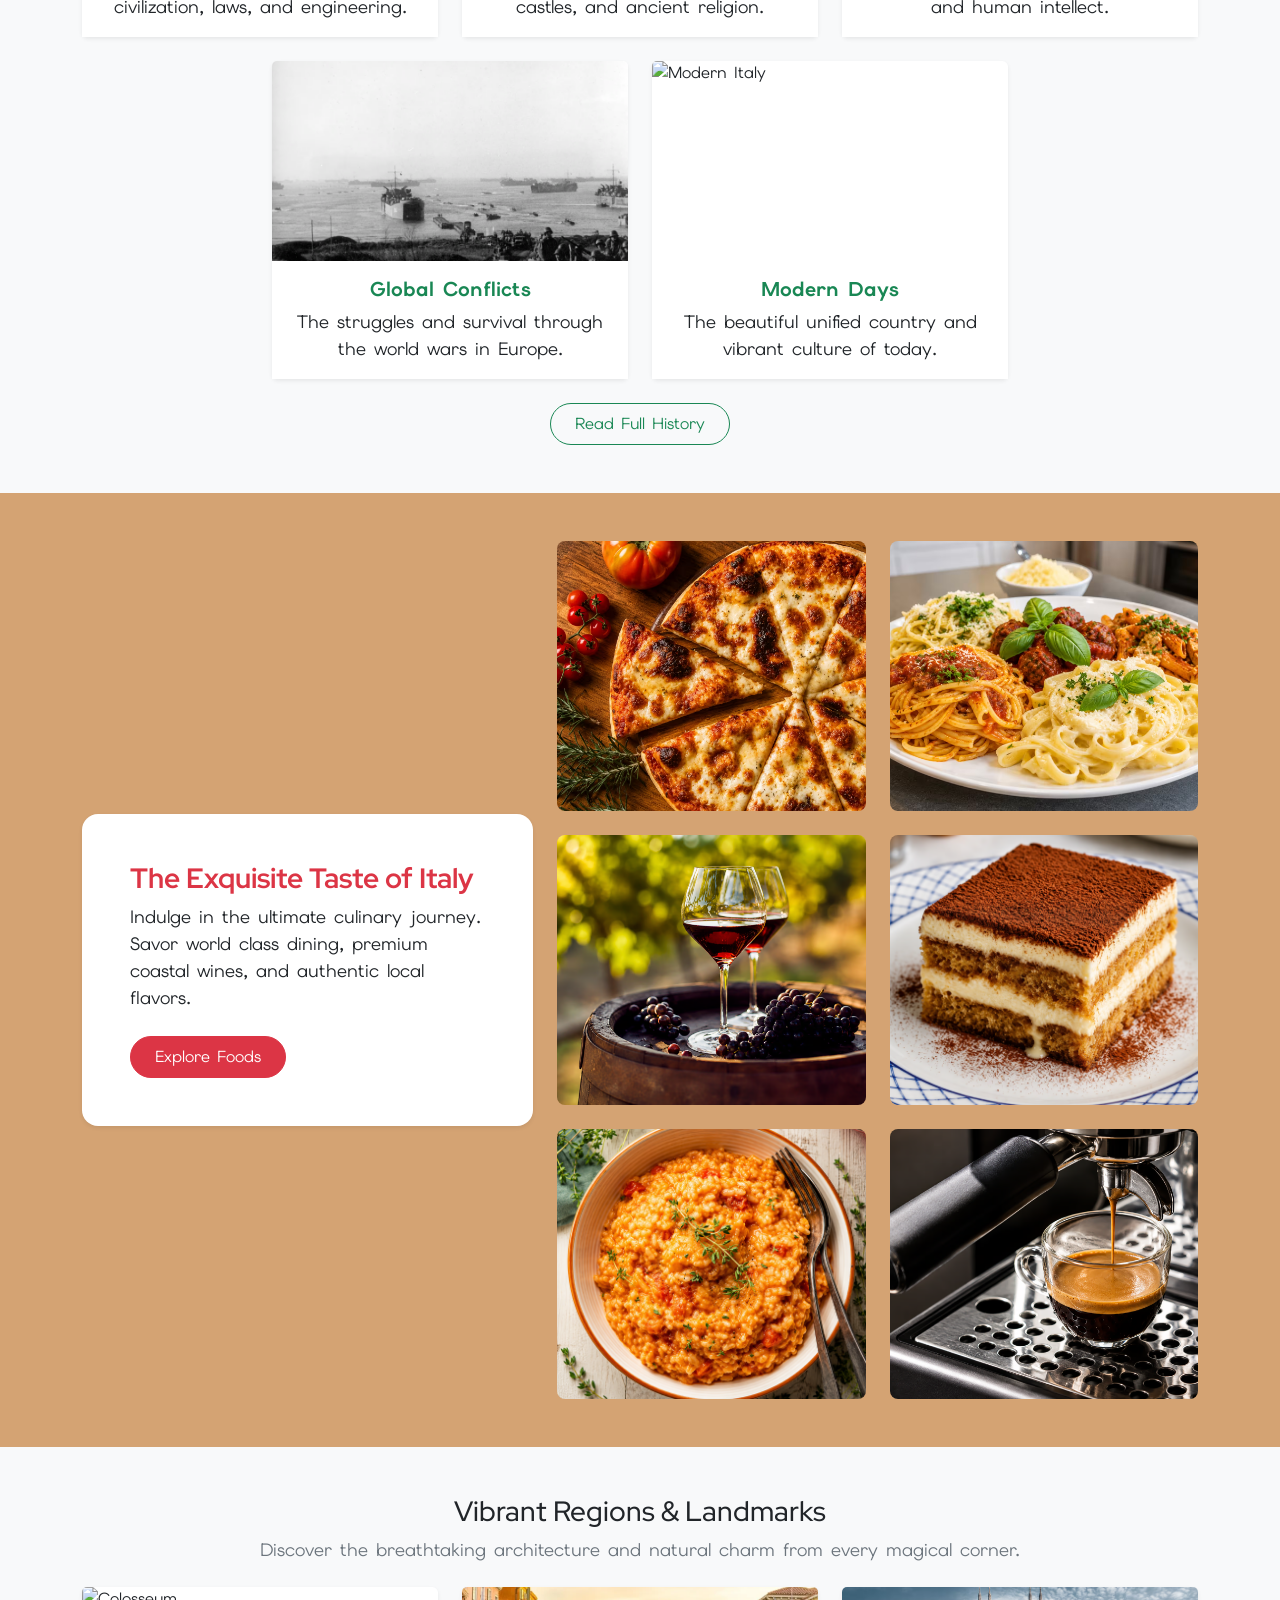
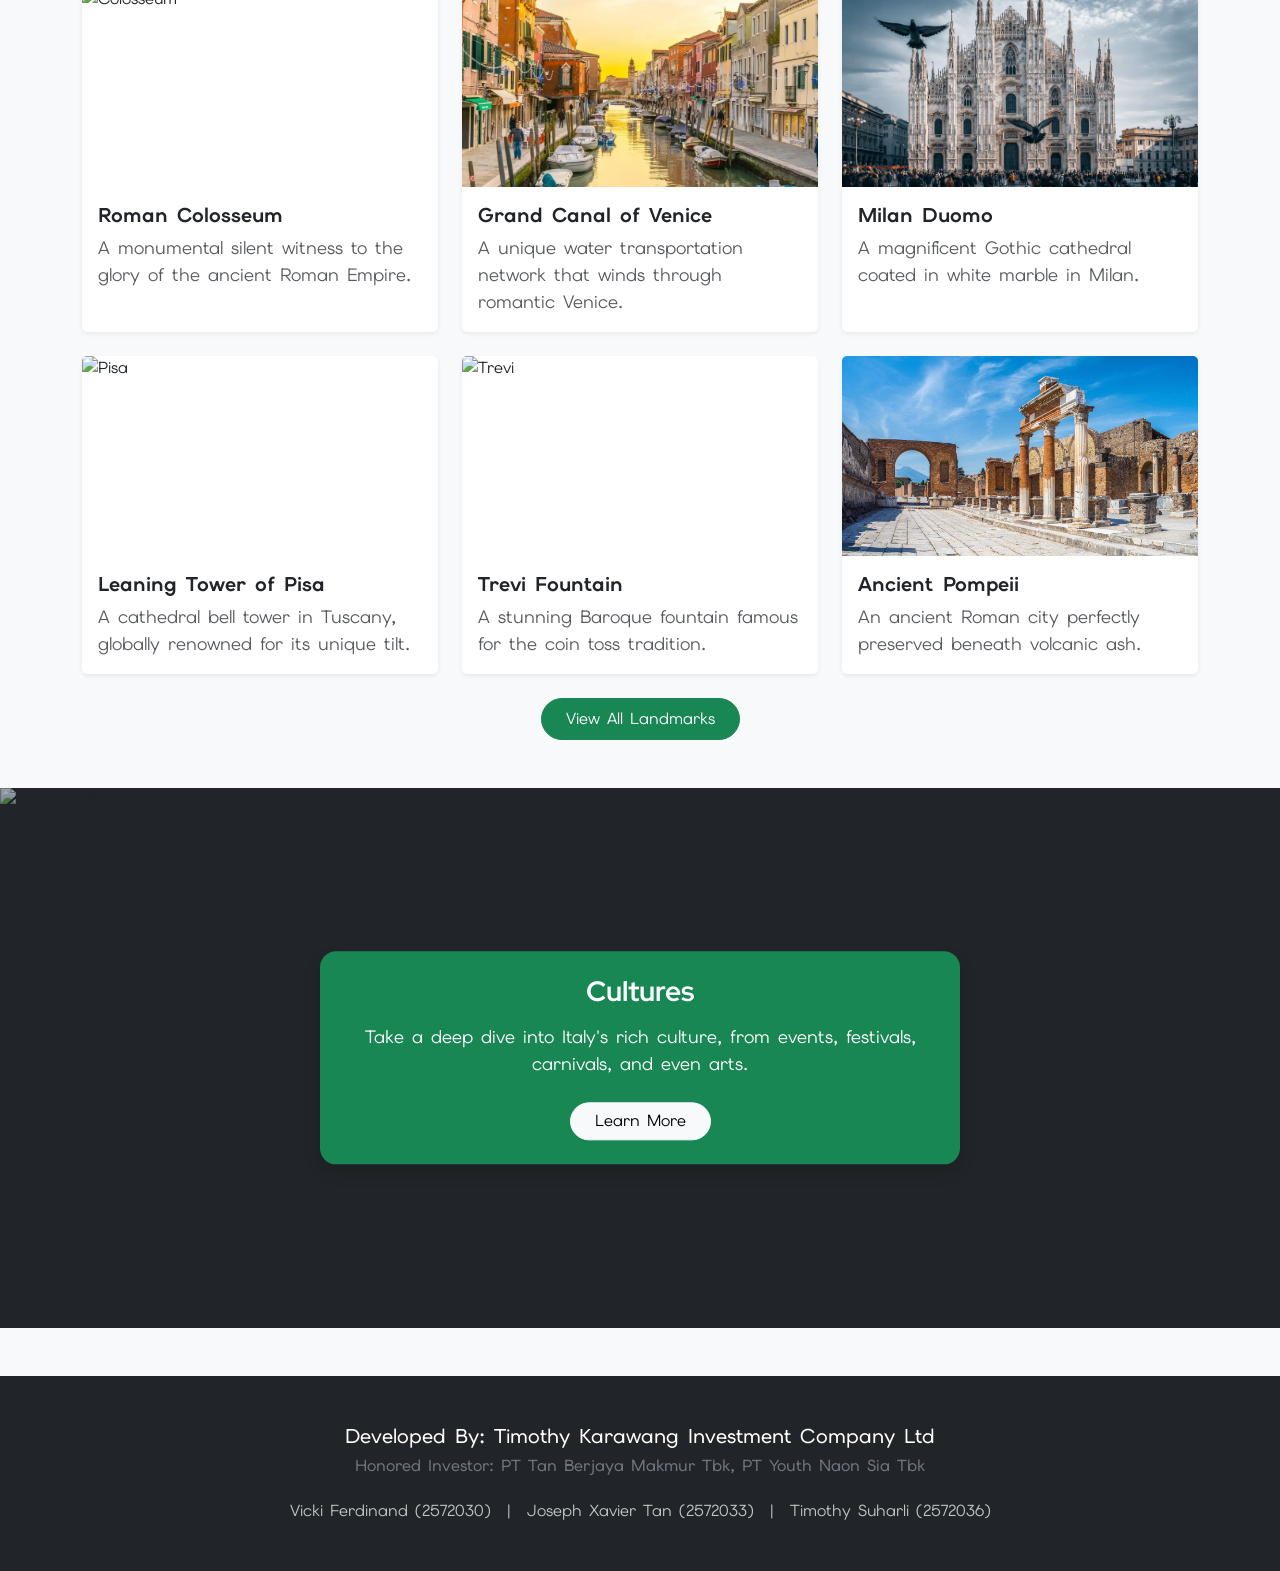
==== commit 83ac2011: "added miscellaneus things :)" ====
--- a/index.html
+++ b/index.html
@@ -55,8 +55,7 @@
                         <li><a href="./Cultures/Cultures.html">Cultures</a></li>
                     </ul>
 
-                    <a href=""
-                        target=""
+                    <a href="https://youtu.be/QDia3e12czc?si=zCrpumUtN7S01V4D"
                         class="btn btn-outline-light d-lg-flex align-items-center"
                         id="btn-pass">Get a Tourist Pass</a>
                 </div>
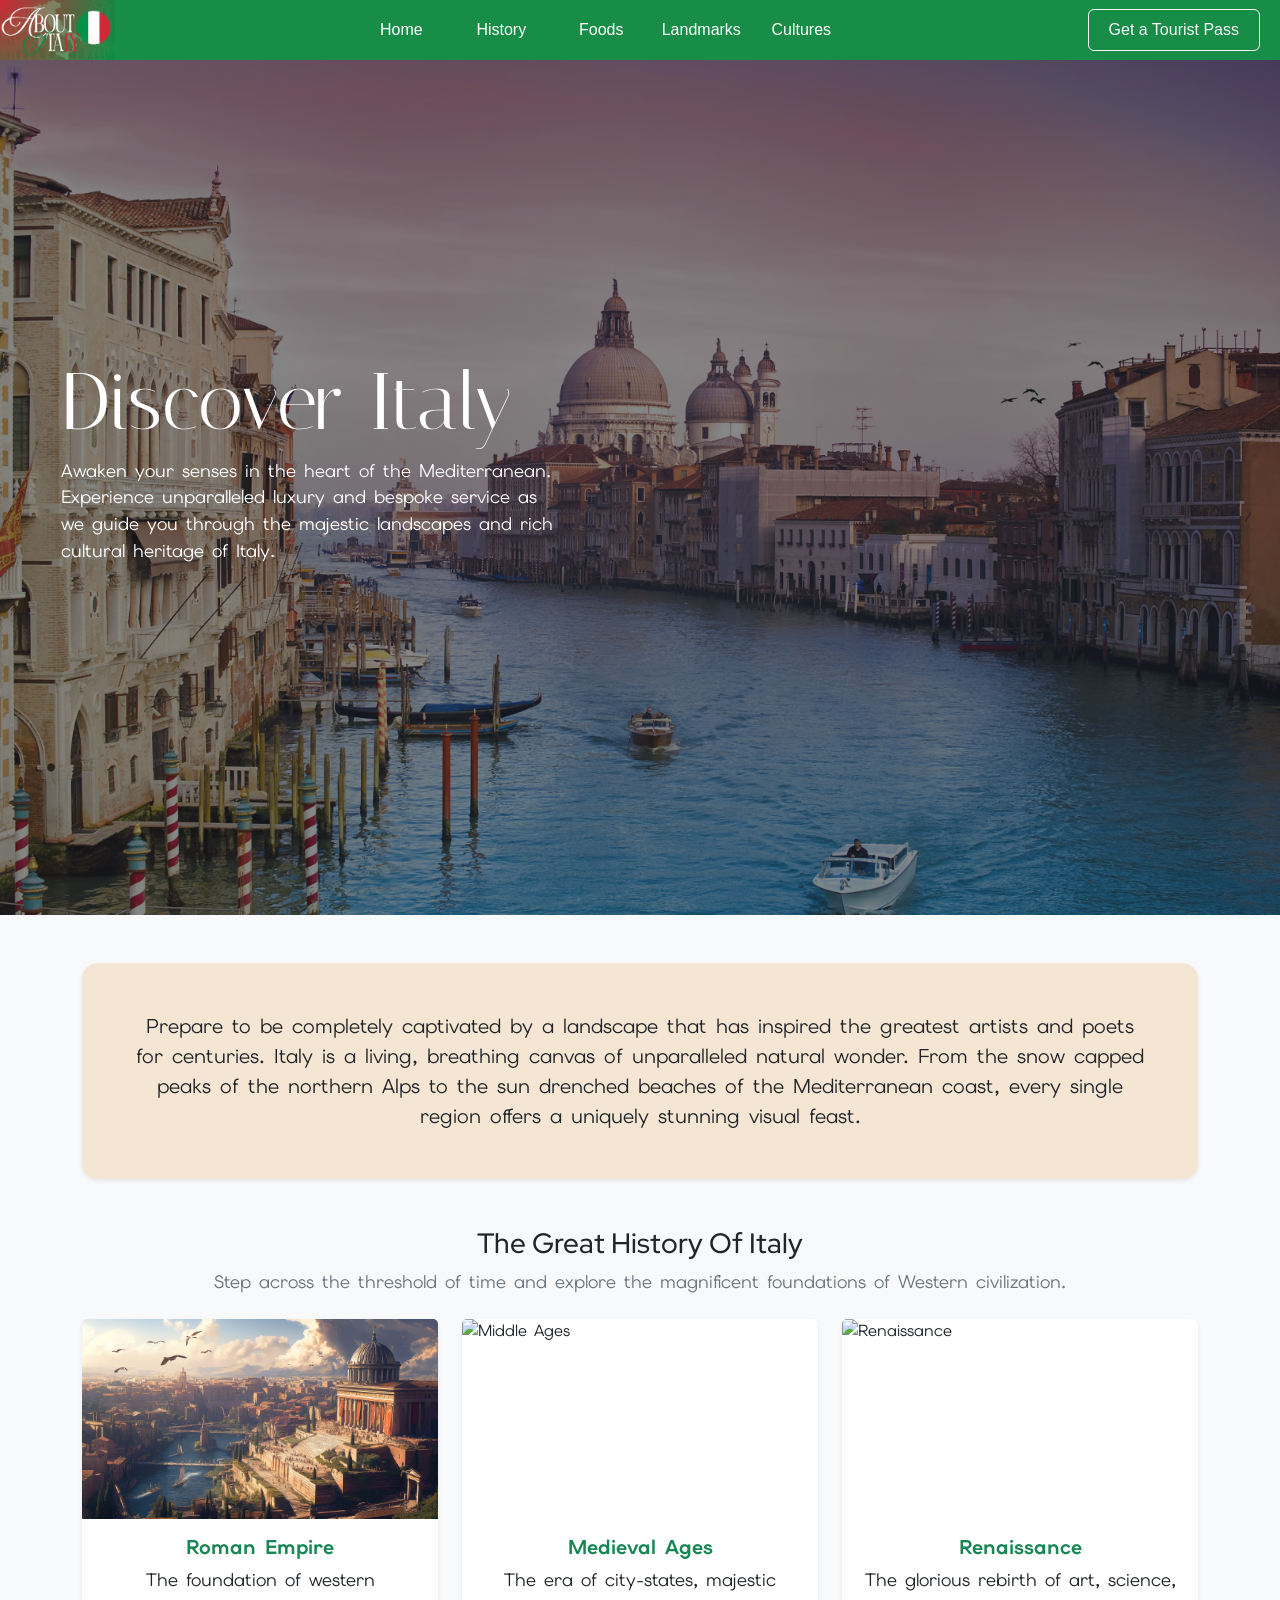
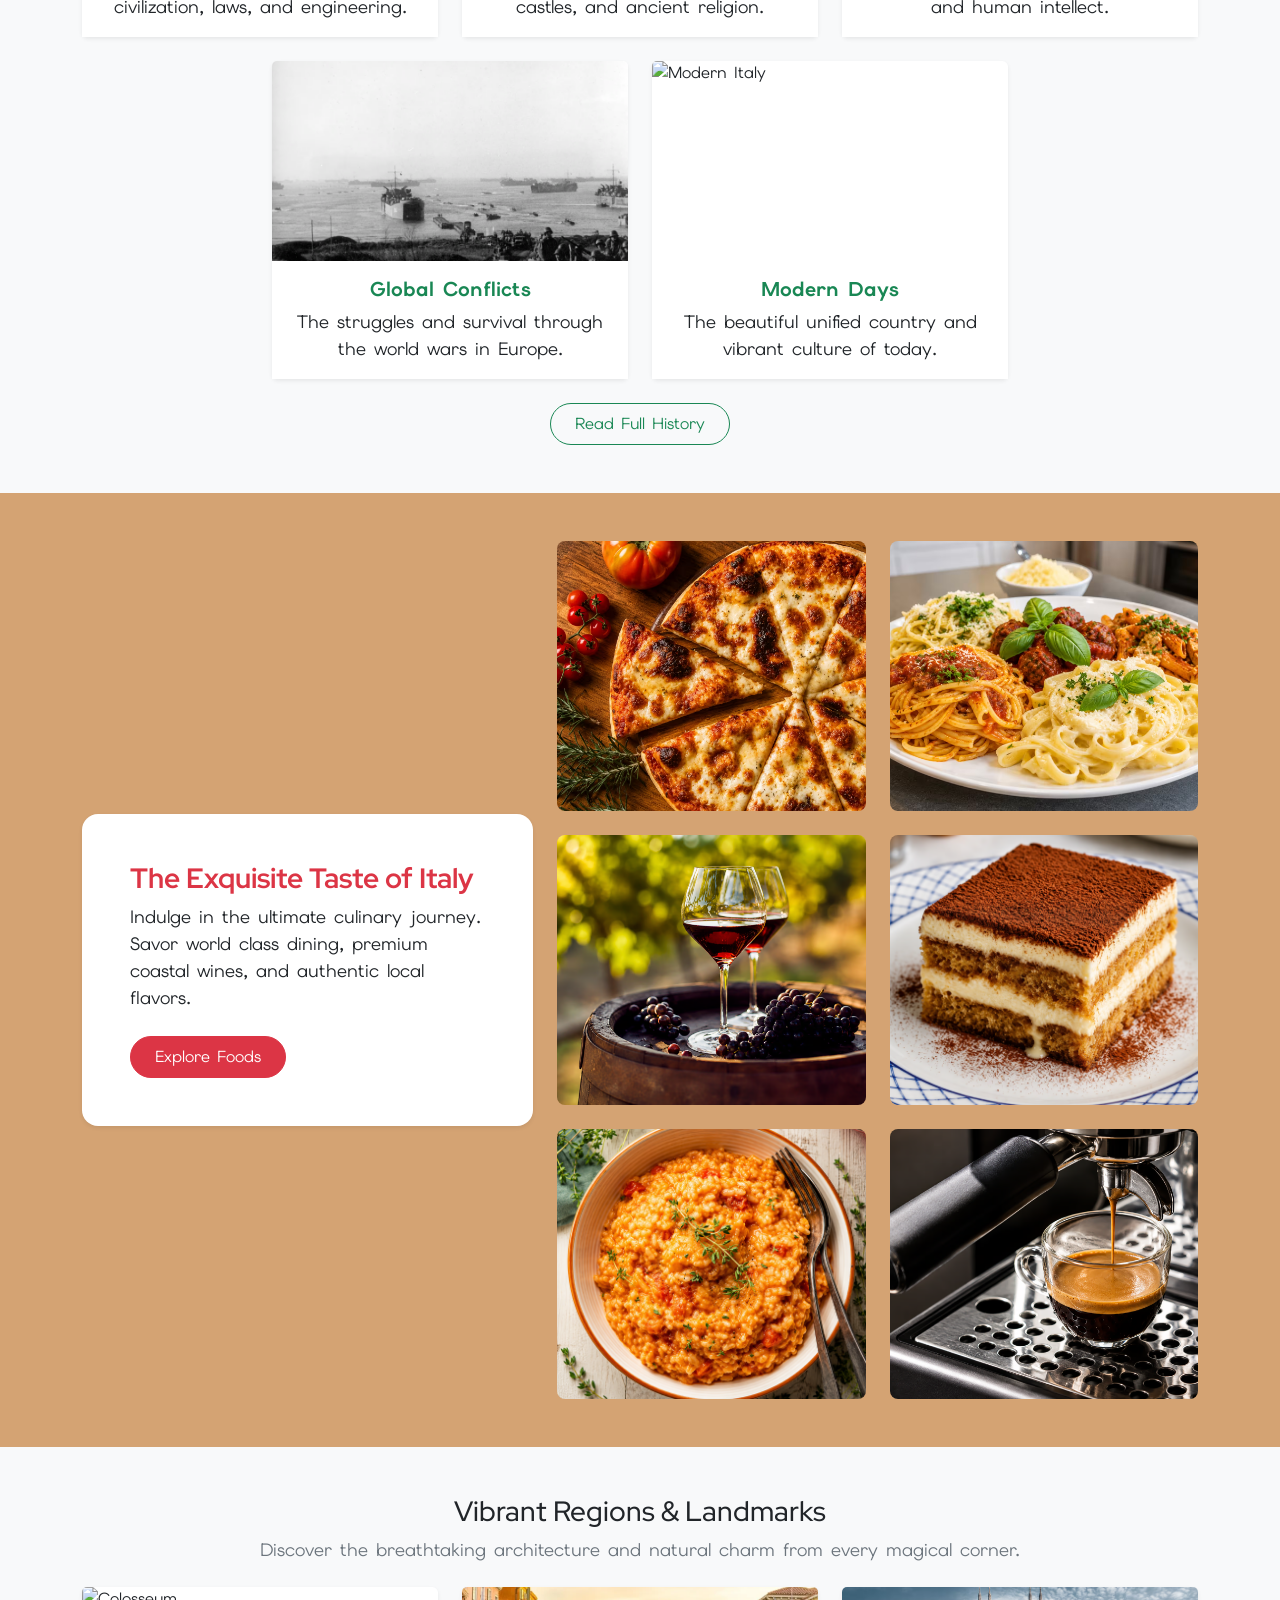
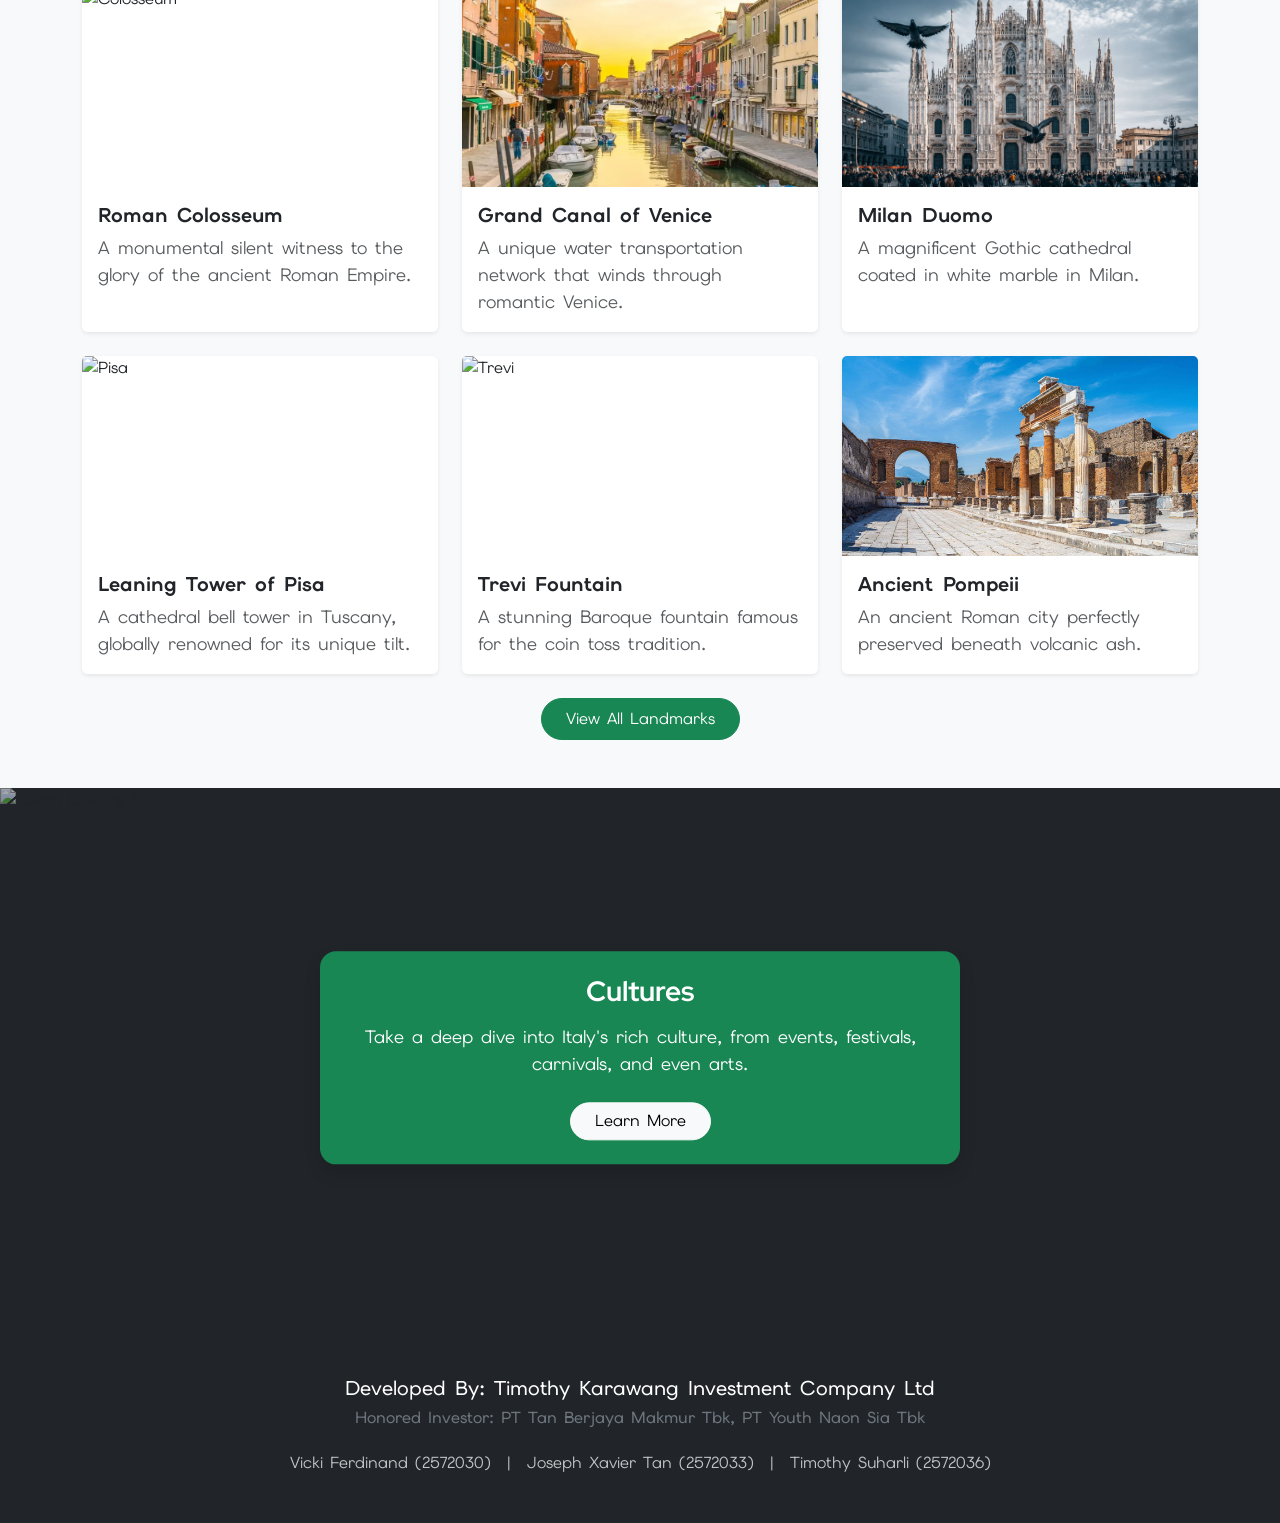
==== commit 15264e2b: "Ultimate Commit! HOTFIX 2: - Footer di semua page - Fixed bug pas back page - Fixed Teks di hero leb" ====
--- a/index.html
+++ b/index.html
@@ -84,7 +84,7 @@
 
             </div>
 
-            <div class="teks-hero text-white px-4 px-md-5">
+            <div class="teks-hero text-white px-sm-5 px-md-5">
                 <h1 id="judul">Discover Italy</h1>
                 <p>Awaken your senses in the heart of the Mediterranean.
                     Experience unparalleled luxury and bespoke service as we
@@ -323,7 +323,7 @@
                     <div class="col">
                         <div class="card h-100 shadow-sm border-0">
                             <img
-                                src="https://images.unsplash.com/photo-1533676802871-eca1ae998cd5?w=600&auto=format&fit=crop"
+                                src="https://images.unsplash.com/photo-1543429776-2782fc8e1acd?q=80&w=1170&auto=format&fit=crop&ixlib=rb-4.1.0&ixid=M3wxMjA3fDB8MHxwaG90by1wYWdlfHx8fGVufDB8fHx8fA%3D%3D"
                                 class="card-img-top gambar-card" alt="Pisa">
                             <div class="card-body bg-white rounded">
                                 <h5 class="card-title fw-bold">Leaning Tower of
@@ -409,7 +409,7 @@
             </section>
         </main>
 
-        <footer class="bg-dark text-white text-center p-5 mt-5">
+        <footer class="bg-dark text-white text-center p-5">
             <h5 class="mb-2">Developed By: Timothy Karawang Investment Company
                 Ltd</h5>
             <h6 class="text-secondary mb-4">Honored Investor: PT Tan Berjaya
--- a/styles.css
+++ b/styles.css
@@ -70,7 +70,6 @@
     width: 100%;
     height: 100%;
 }
-
 
 /* ini kalo dia disentuh mouse warnanya berubah terang */
 #navigasi li:hover {
@@ -184,18 +183,18 @@
 
 #judul {
     font-family: "Italiana", sans-serif;
-    font-size: clamp(35px, 6vw, 70px);
-}
-
-
-/* posisi hero yang pas di tengah tanpa harus pake kode penting-pentingan */
+    font-size: clamp(50px, 8vw, 80px);
+}
+
+/* ini biar teksnya kesamping dikit */
 .teks-hero {
     position: absolute;
     top: 50%;
-    left: 0;
+    left: 1%; 
     transform: translateY(-50%);
     max-width: 600px;
     z-index: 10;
+    margin-top: -20px;
 }
 
 
@@ -203,7 +202,7 @@
 .gambar-gelap {
     height: 95vh; 
     object-fit: cover; 
-    opacity: 0.65; 
+    opacity: 0.45; 
 }
 
 
